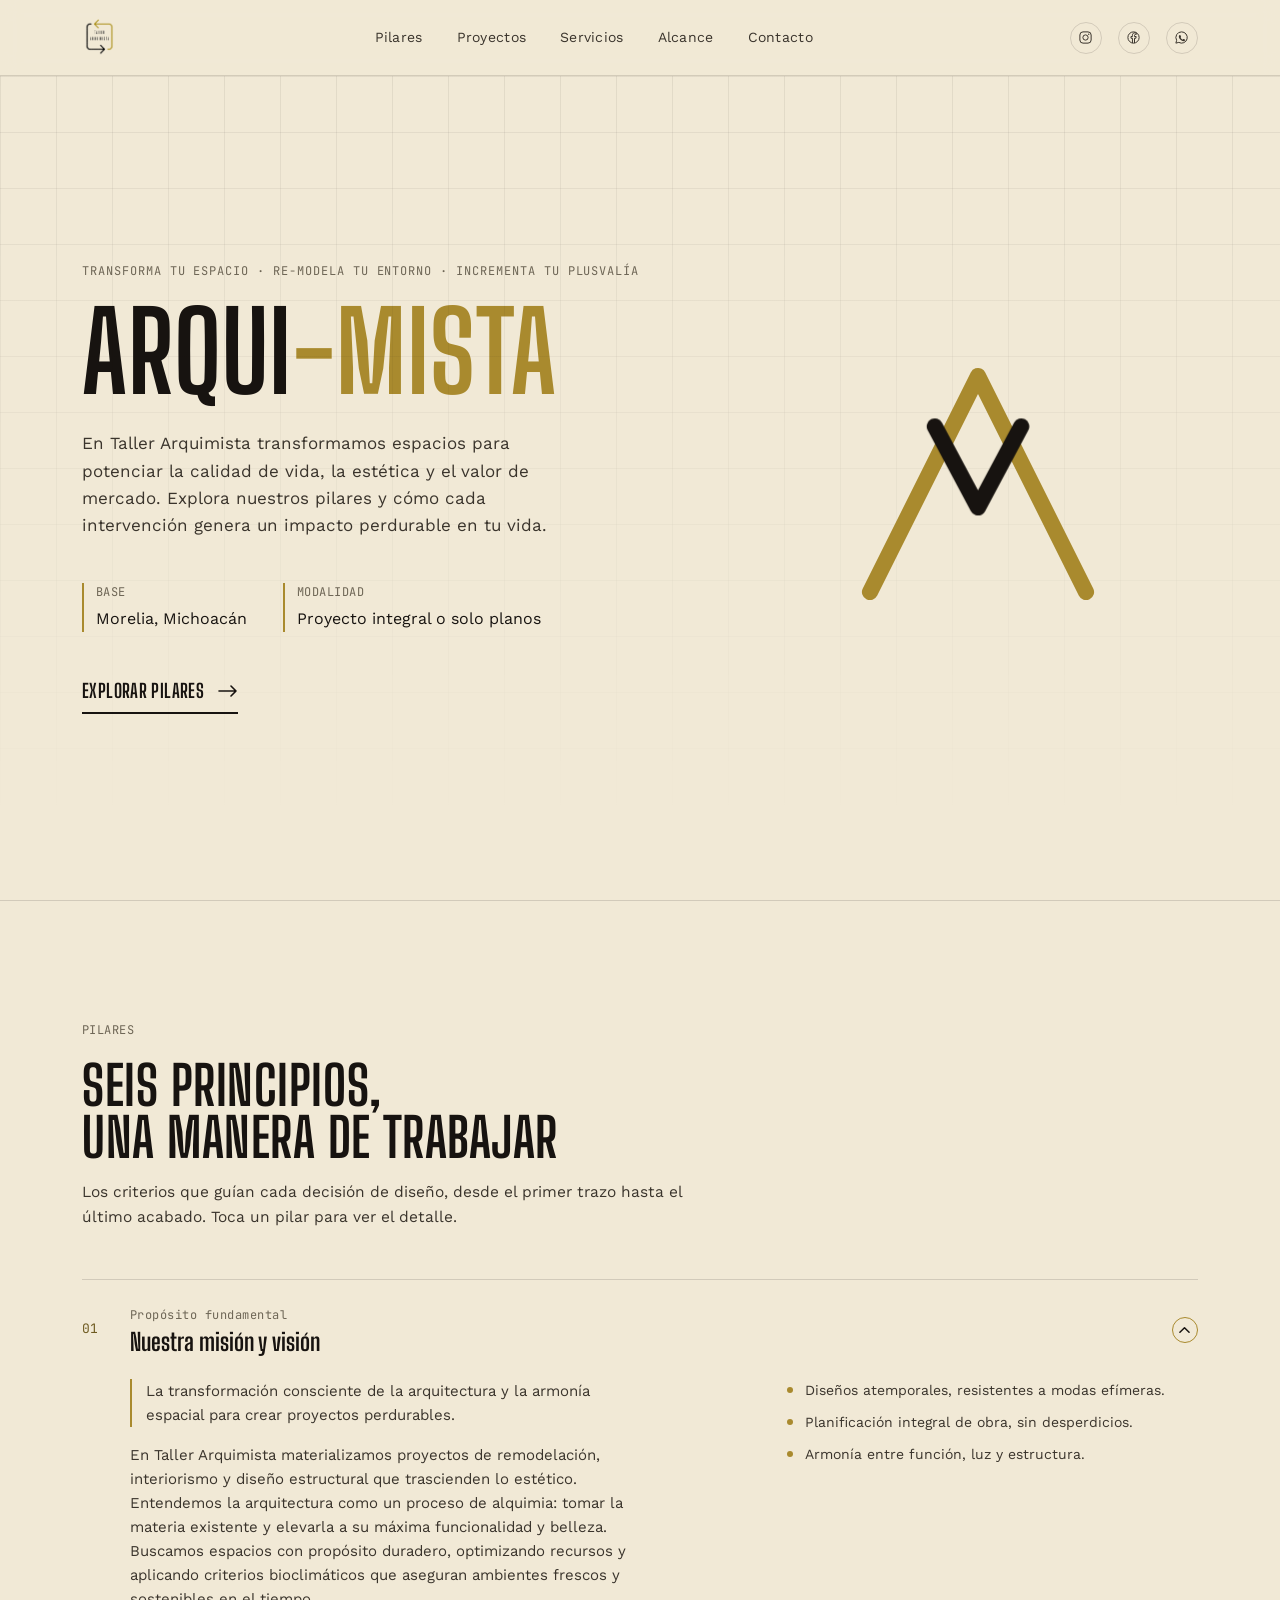
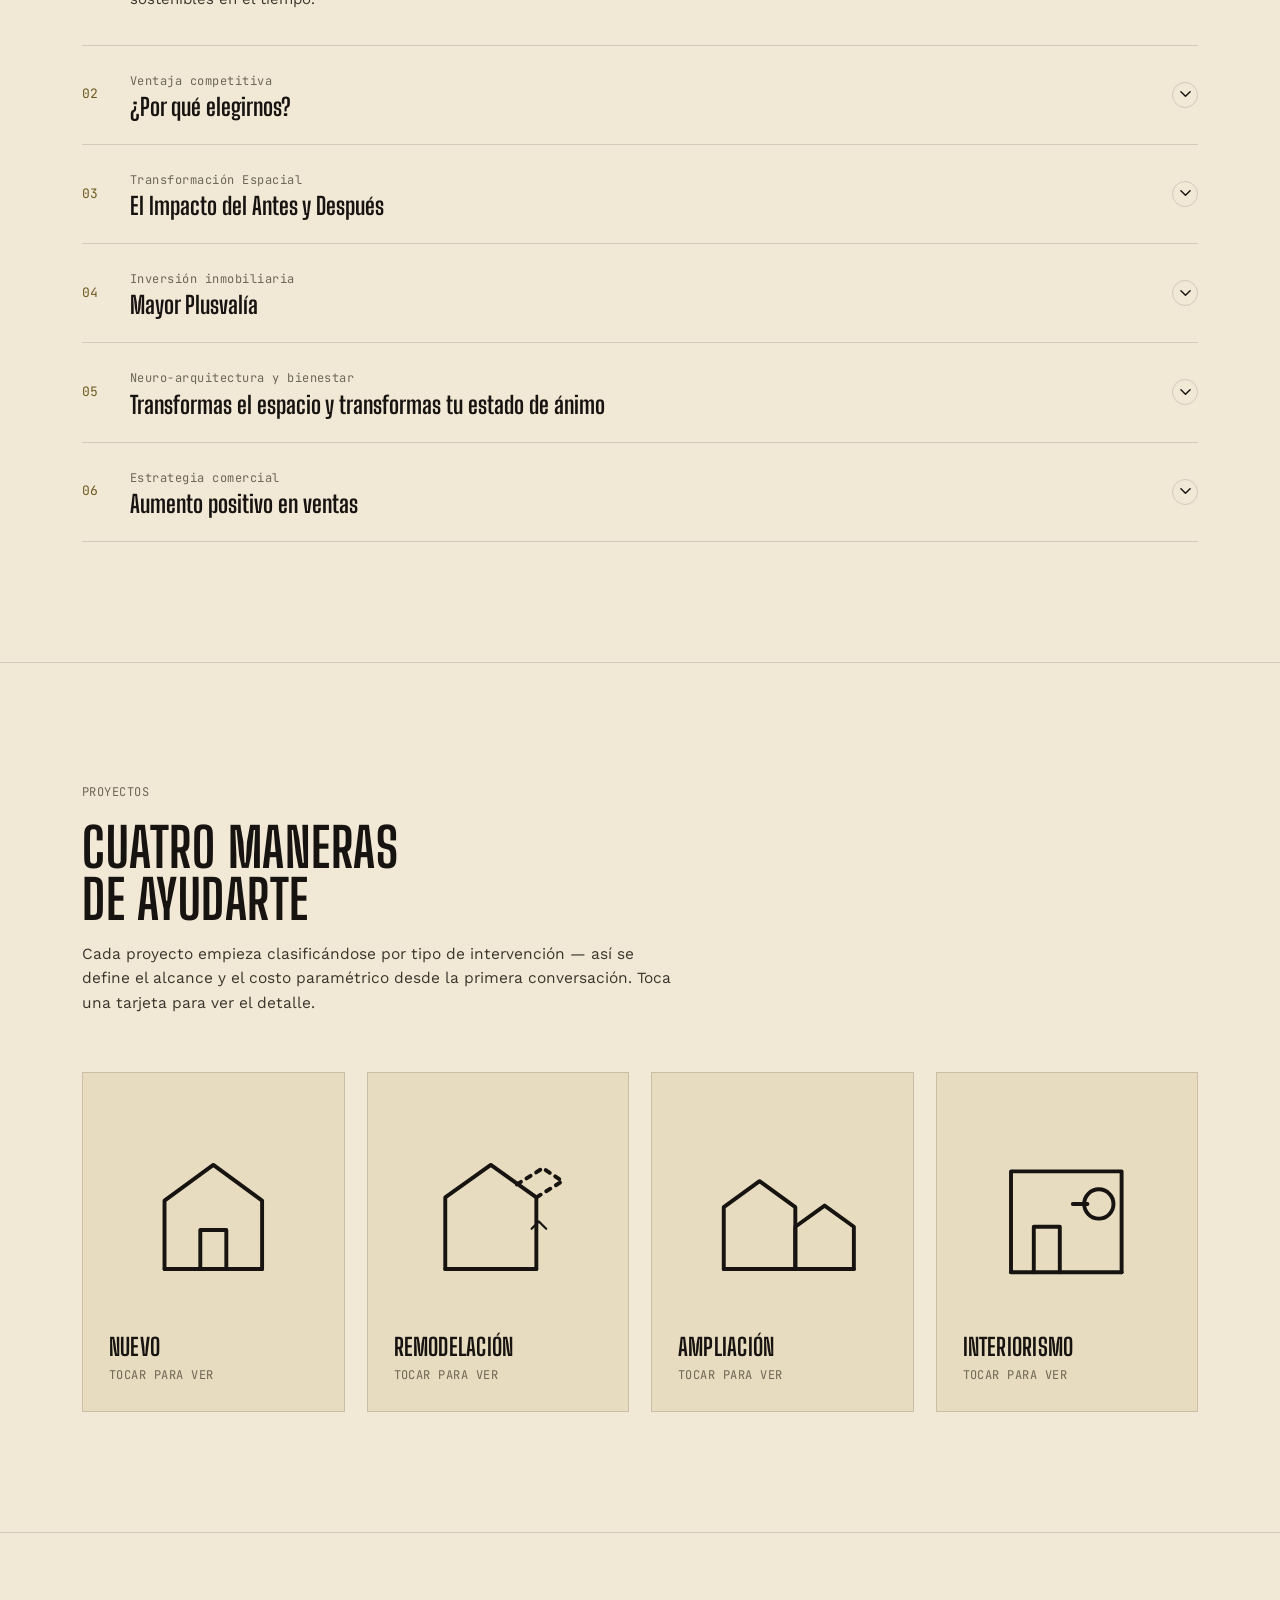
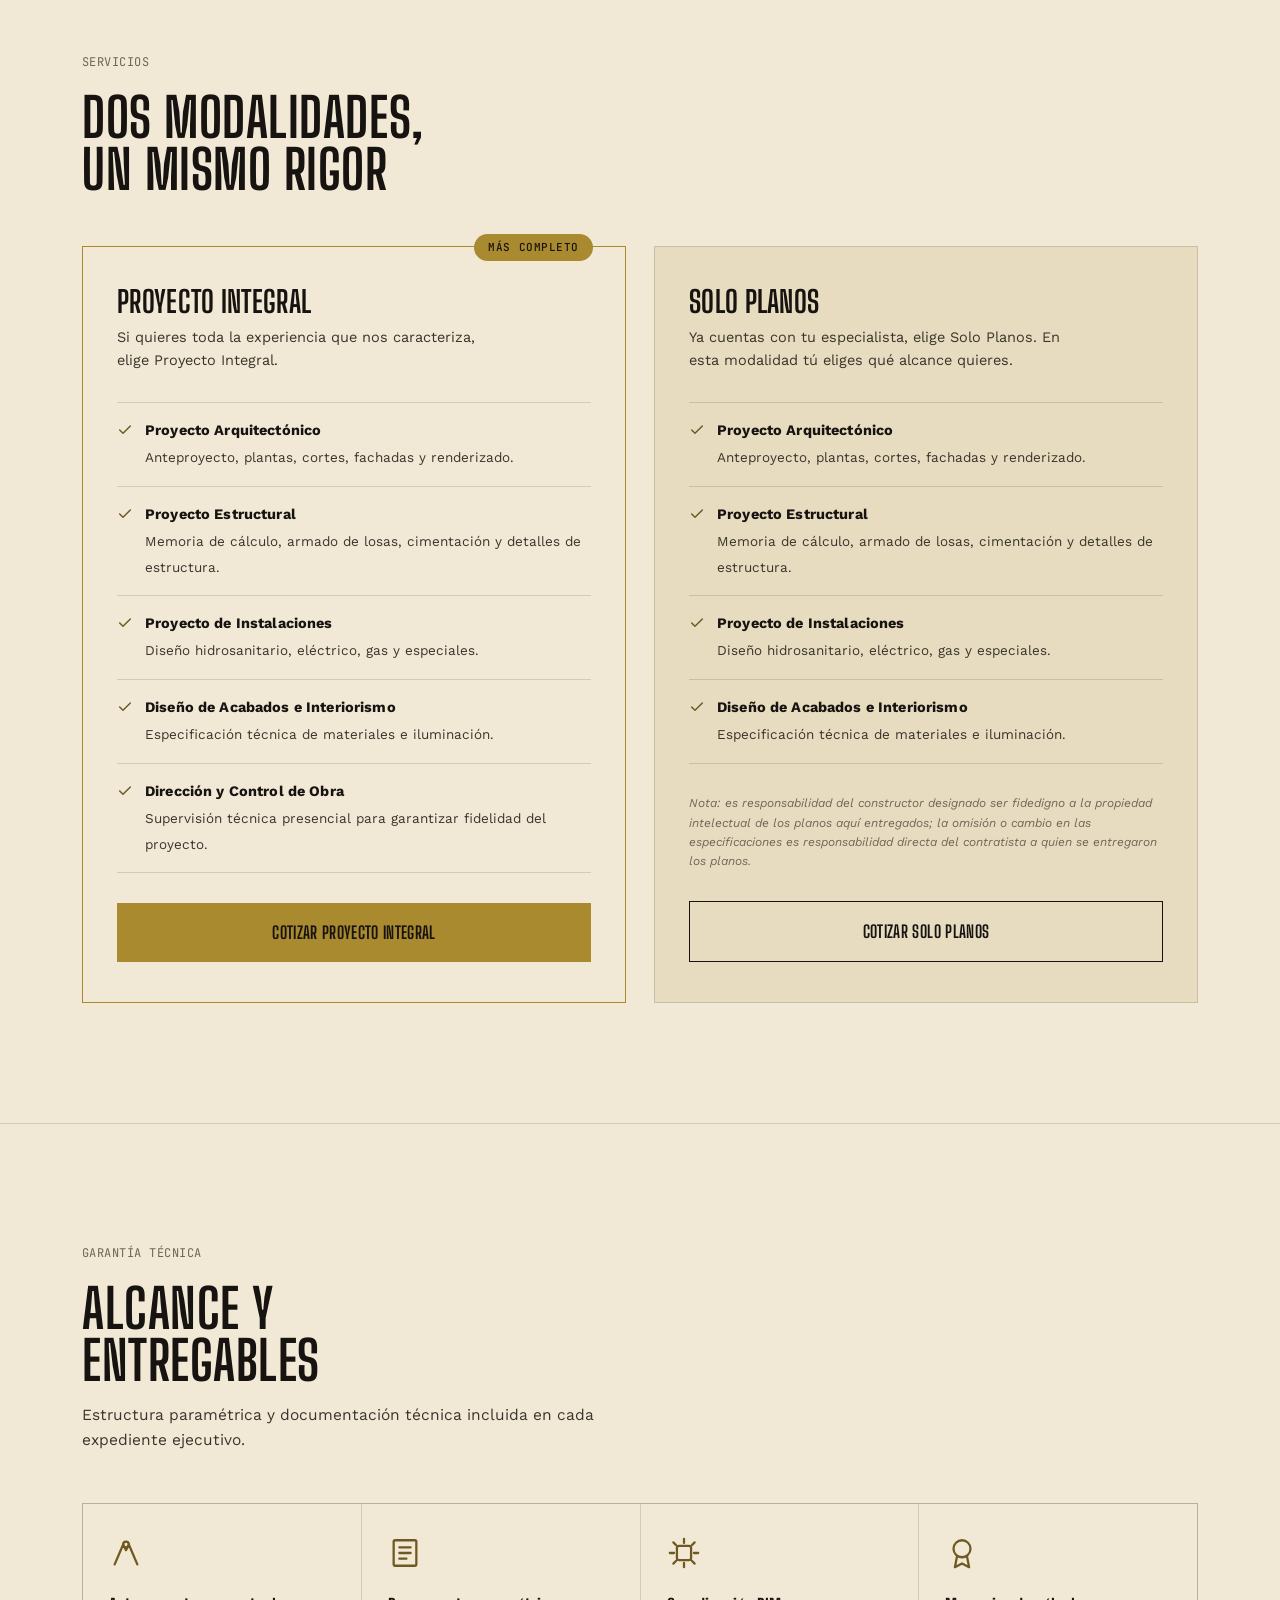
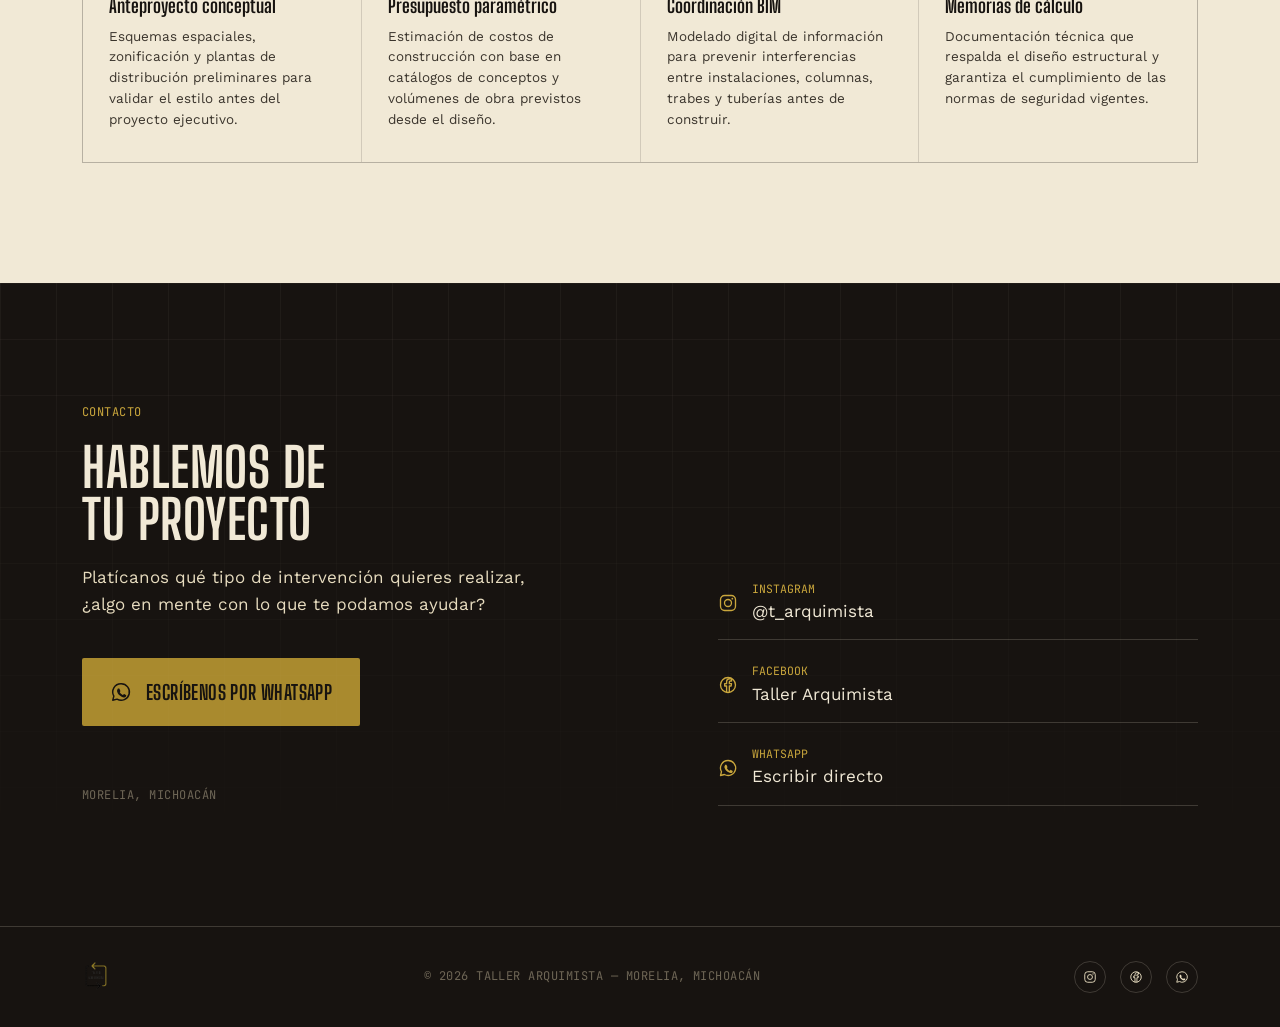
==== index.html @ 4dcc8985 "Add files via upload" ====
<!DOCTYPE html>
<html lang="es">
<head>
<meta charset="UTF-8">
<meta name="viewport" content="width=device-width, initial-scale=1, viewport-fit=cover">
<title>Taller Arquimista — Espacios que Transforman tu Vida</title>
<meta name="description" content="Despacho de arquitectos en Morelia. Estudio de arquitectura para remodelación residencial, diseño arquitectónico y planos, rediseño estructural de casas y coordinación BIM para proyectos.">
<meta name="keywords" content="despacho de arquitectos en Morelia, estudio de arquitectura Morelia, remodelación residencial en Morelia, diseño arquitectónico y planos Morelia, rediseño estructural de casas, coordinación BIM para proyectos, ampliación de casas Morelia, arquitecto en Michoacán">
<meta name="robots" content="index, follow">
<link rel="canonical" href="https://tallerarquimista.com/">
<meta property="og:type" content="website">
<meta property="og:locale" content="es_MX">
<meta property="og:site_name" content="Taller Arquimista">
<meta property="og:title" content="Taller Arquimista — Espacios que Transforman tu Vida">
<meta property="og:description" content="Despacho de arquitectos en Morelia: remodelación residencial, diseño arquitectónico y planos, rediseño estructural y coordinación BIM.">
<meta property="og:url" content="https://tallerarquimista.com/">
<meta name="twitter:card" content="summary">
<script type="application/ld+json">
{
  "@context": "https://schema.org",
  "@type": "LocalBusiness",
  "name": "Taller Arquimista",
  "description": "Despacho de arquitectos en Morelia especializado en remodelación residencial, diseño arquitectónico y planos, rediseño estructural de casas e instalaciones, con coordinación BIM en todo el proceso.",
  "areaServed": {
    "@type": "City",
    "name": "Morelia"
  },
  "address": {
    "@type": "PostalAddress",
    "addressLocality": "Morelia",
    "addressRegion": "Michoacán",
    "addressCountry": "MX"
  },
  "telephone": "+52 443 940 2996",
  "url": "https://tallerarquimista.com/",
  "sameAs": [
    "https://www.instagram.com/t_arquimista?utm_source=qr&stkn=MW0yZG5jZ2R3bGRqaQ==",
    "https://www.facebook.com/share/1RwVtngYiR/"
  ],
  "knowsAbout": [
    "Despacho de arquitectos en Morelia",
    "Estudio de arquitectura Morelia",
    "Remodelación residencial en Morelia",
    "Diseño arquitectónico y planos Morelia",
    "Rediseño estructural de casas",
    "Coordinación BIM para proyectos"
  ]
}
</script>
<link rel="icon" href="data:image/svg+xml,<svg xmlns=%22http://www.w3.org/2000/svg%22 viewBox=%220 0 100 100%22><rect width=%22100%22 height=%22100%22 rx=%2222%22 fill=%22%23171310%22/><path d=%22M28 62 L50 40 L72 62%22 stroke=%22%23B79A3E%22 stroke-width=%229%22 fill=%22none%22 stroke-linecap=%22round%22 stroke-linejoin=%22round%22/></svg>">
<link rel="preconnect" href="https://fonts.googleapis.com">
<link rel="preconnect" href="https://fonts.gstatic.com" crossorigin>
<link href="https://fonts.googleapis.com/css2?family=Big+Shoulders+Display:wght@400;600;700;800&family=Work+Sans:wght@300;400;500;600&family=JetBrains+Mono:wght@400;500&display=swap" rel="stylesheet">
<link rel="stylesheet" href="styles.css">
</head>
<body>

<svg width="0" height="0" style="position:absolute">
  <symbol id="ic-ig" viewBox="0 0 24 24"><rect x="3" y="3" width="18" height="18" rx="5" fill="none" stroke="currentColor" stroke-width="1.6"/><circle cx="12" cy="12" r="4.2" fill="none" stroke="currentColor" stroke-width="1.6"/><circle cx="17.2" cy="6.8" r="1.1" fill="currentColor"/></symbol>
  <symbol id="ic-fb" viewBox="0 0 24 24"><circle cx="12" cy="12" r="9" fill="none" stroke="currentColor" stroke-width="1.6"/><path d="M13.6 21V13.2h2.2l.4-2.8h-2.6V8.6c0-.8.3-1.4 1.5-1.4h1.2V4.7c-.6-.1-1.4-.2-2.2-.2-2.3 0-3.8 1.4-3.8 3.9v2H8v2.8h2.3V21" fill="none" stroke="currentColor" stroke-width="1.6" stroke-linejoin="round"/></symbol>
  <symbol id="ic-wa" viewBox="0 0 24 24"><path d="M12 3a9 9 0 0 0-7.8 13.5L3 21l4.7-1.2A9 9 0 1 0 12 3Z" fill="none" stroke="currentColor" stroke-width="1.6" stroke-linejoin="round"/><path d="M8.3 8.6c.2-.5.5-.5.8-.5h.6c.2 0 .5 0 .7.5.3.6.9 2 .9 2.1.1.1.1.3 0 .5l-.5.7c-.1.1-.2.3-.1.5.4.7 1 1.4 1.6 1.9.6.5 1.2.8 1.5 1 .2.1.4.1.5-.1l.6-.8c.2-.2.4-.2.6-.1l1.8.9c.2.1.4.2.4.4.1.6-.1 1.3-.5 1.7-.4.5-1.3.8-2 .7-1.6-.2-3.4-1.1-4.8-2.4-1.4-1.3-2.4-3-2.7-4.5-.1-.7.1-1.5.6-2Z" fill="currentColor"/></symbol>
  <symbol id="ic-loop" viewBox="0 0 32 32"><path d="M9 20l8-8 8 8" fill="none" stroke="currentColor" stroke-width="2.4" stroke-linecap="round" stroke-linejoin="round"/></symbol>
</svg>

<header class="site-nav">
  <div class="wrap nav-inner">
    <a class="brand" href="#inicio" aria-label="Taller Arquimista — inicio">
      <img src="[data-uri]" alt="Taller Arquimista">
    </a>
    <nav>
      <ul class="nav-links">
        <li><a href="#pilares">Pilares</a></li>
        <li><a href="#proyectos">Proyectos</a></li>
        <li><a href="#servicios">Servicios</a></li>
        <li><a href="#alcance">Alcance</a></li>
        <li><a href="#contacto">Contacto</a></li>
      </ul>
    </nav>
    <div class="nav-social">
      <a href="https://www.instagram.com/t_arquimista?utm_source=qr&amp;stkn=MW0yZG5jZ2R3bGRqaQ==" target="_blank" rel="noopener" aria-label="Instagram"><svg><use href="#ic-ig"/></svg></a>
      <a href="https://www.facebook.com/share/1RwVtngYiR/" target="_blank" rel="noopener" aria-label="Facebook"><svg><use href="#ic-fb"/></svg></a>
      <a href="https://wa.me/524439402996?text=Hola%2C%20me%20gustaria%20platicar%20sobre%20mi%20proyecto." target="_blank" rel="noopener" aria-label="WhatsApp"><svg><use href="#ic-wa"/></svg></a>
    </div>
  </div>
</header>

<section class="hero" id="inicio">
  <div class="grid-bg"></div>
  <div class="wrap hero-inner">
    <div>
      <span class="mono" style="display:block; margin-bottom:18px; letter-spacing:.08em;">TRANSFORMA TU ESPACIO &middot; RE-MODELA TU ENTORNO &middot; INCREMENTA TU PLUSVAL&Iacute;A</span>
      <h1><span>Arqui<span style="color:var(--gold)">-mista</span></span></h1>
      <p class="hero-sub">En Taller Arquimista transformamos espacios para potenciar la calidad de vida, la est&eacute;tica y el valor de mercado. Explora nuestros pilares y c&oacute;mo cada intervenci&oacute;n genera un impacto perdurable en tu vida.</p>
      <div class="hero-meta">
        <div><span class="mono">BASE</span>Morelia, Michoacán</div>
        <div><span class="mono">MODALIDAD</span>Proyecto integral o solo planos</div>
      </div>
      <a class="hero-cta" href="#pilares">Explorar pilares <svg width="20" height="12" viewBox="0 0 20 12" fill="none"><path d="M1 6h17M13 1l5 5-5 5" stroke="currentColor" stroke-width="1.6" stroke-linecap="round" stroke-linejoin="round"/></svg></a>
    </div>
    <div class="hero-mark" aria-hidden="true">
      <svg viewBox="0 0 200 200">
        <g class="mark-arrows">
          <path class="stroke k stroke-draw a1" style="--len:260" d="M40 118 V70 C40 52 52 40 70 40 H150" />
          <path class="stroke k arrow-tick" d="M150 40 L128 20 M150 40 L128 60" fill="none"/>
          <path class="stroke g stroke-draw a2" style="--len:260" d="M160 82 V130 C160 148 148 160 130 160 H50" />
          <path class="stroke g arrow-tick" d="M50 160 L72 140 M50 160 L72 180" fill="none"/>
        </g>
        <g class="mark-a">
          <path class="stroke k a3" style="--len:270" d="M40 160 L100 40 L160 160" />
          <path class="stroke g a4" style="--len:150" d="M60 130 L100 70 L140 130" />
          <path class="stroke k a5" style="--len:110" d="M76 68 L100 113 L124 68" />
        </g>
      </svg>
    </div>
  </div>
</section>

<section id="pilares" class="rule">
  <div class="wrap">
    <div class="kicker"><span class="mono">PILARES</span></div>
    <h2 class="title">Seis principios,<br>una manera de trabajar</h2>
    <p class="proyectos-note">Los criterios que guían cada decisión de diseño, desde el primer trazo hasta el último acabado. Toca un pilar para ver el detalle.</p>

    <div class="pilares-list" id="pilares-list">

      <div class="pilar open">
        <button class="pilar-head">
          <span class="num">01</span>
          <span class="heads"><span class="mono sub">Propósito fundamental</span><h3>Nuestra misión y visión</h3></span>
          <span class="chev"><svg viewBox="0 0 12 8" fill="none"><path d="M1 1l5 5 5-5" stroke="currentColor" stroke-width="1.6" stroke-linecap="round" stroke-linejoin="round"/></svg></span>
        </button>
        <div class="pilar-body"><div class="pilar-body-inner">
          <div>
            <p class="pilar-summary">La transformación consciente de la arquitectura y la armonía espacial para crear proyectos perdurables.</p>
            <p>En Taller Arquimista materializamos proyectos de remodelación, interiorismo y diseño estructural que trascienden lo estético. Entendemos la arquitectura como un proceso de alquimia: tomar la materia existente y elevarla a su máxima funcionalidad y belleza. Buscamos espacios con propósito duradero, optimizando recursos y aplicando criterios bioclimáticos que aseguran ambientes frescos y sostenibles en el tiempo.</p>
          </div>
          <ul>
            <li>Diseños atemporales, resistentes a modas efímeras.</li>
            <li>Planificación integral de obra, sin desperdicios.</li>
            <li>Armonía entre función, luz y estructura.</li>
          </ul>
        </div></div>
      </div>

      <div class="pilar">
        <button class="pilar-head">
          <span class="num">02</span>
          <span class="heads"><span class="mono sub">Ventaja competitiva</span><h3>¿Por qué elegirnos?</h3></span>
          <span class="chev"><svg viewBox="0 0 12 8" fill="none"><path d="M1 1l5 5 5-5" stroke="currentColor" stroke-width="1.6" stroke-linecap="round" stroke-linejoin="round"/></svg></span>
        </button>
        <div class="pilar-body"><div class="pilar-body-inner">
          <div>
            <p class="pilar-summary">Experiencia técnica, rigor en la coordinación BIM y atención meticulosa al detalle constructivo.</p>
            <p>Trabajar con Taller Arquimista es trabajar con un equipo que fusiona el diseño conceptual con la ingeniería ejecutiva. Empleamos metodología BIM para anticipar interferencias entre estructura e instalaciones antes de la primera piedra, con una gestión transparente que reduce imprevistos y sobrecostos en obra.</p>
          </div>
          <ul>
            <li>Supervisión de obra de alta fidelidad.</li>
            <li>Presupuestos claros y desglosados.</li>
            <li>Cero improvisaciones constructivas.</li>
          </ul>
        </div></div>
      </div>

      <div class="pilar">
        <button class="pilar-head">
          <span class="num">03</span>
          <span class="heads"><span class="mono sub">Transformación Espacial</span><h3>El Impacto del Antes y Después</h3></span>
          <span class="chev"><svg viewBox="0 0 12 8" fill="none"><path d="M1 1l5 5 5-5" stroke="currentColor" stroke-width="1.6" stroke-linecap="round" stroke-linejoin="round"/></svg></span>
        </button>
        <div class="pilar-body"><div class="pilar-body-inner">
          <div>
            <p class="pilar-summary">Optimización del flujo de circulación, apertura a la luz natural y máximo aprovechamiento del área útil.</p>
            <p>Un plano mal resuelto fragmenta la convivencia y genera rincones sin uso. Mediante la redistribución arquitectónica eliminamos barreras innecesarias, integramos zonas sociales y canalizamos la luz natural hacia las áreas de mayor permanencia — el resultado es una sensación inmediata de amplitud y funcionalidad.</p>
          </div>
          <ul>
            <li>Mayor percepción de amplitud.</li>
            <li>Captación de luz natural constante.</li>
            <li>Ergonomía adaptada a dinámicas reales.</li>
          </ul>
        </div></div>
      </div>

      <div class="pilar">
        <button class="pilar-head">
          <span class="num">04</span>
          <span class="heads"><span class="mono sub">Inversión inmobiliaria</span><h3>Mayor Plusvalía</h3></span>
          <span class="chev"><svg viewBox="0 0 12 8" fill="none"><path d="M1 1l5 5 5-5" stroke="currentColor" stroke-width="1.6" stroke-linecap="round" stroke-linejoin="round"/></svg></span>
        </button>
        <div class="pilar-body"><div class="pilar-body-inner">
          <div>
            <p class="pilar-summary">Maximización del valor comercial mediante la reintegración espacial estratégica.</p>
            <p>Actualizar un inmueble a los estándares de habitabilidad y estética actuales multiplica su atractivo frente a la oferta convencional. Cada peso invertido en una redistribución inteligente y acabados duraderos se traduce en un incremento del valor por metro cuadrado.</p>
          </div>
          <ul>
            <li>Aumento en el avalúo comercial.</li>
            <li>Menor tiempo en catálogo de venta.</li>
            <li>Mayor atracción de compradores.</li>
          </ul>
        </div></div>
      </div>

      <div class="pilar">
        <button class="pilar-head">
          <span class="num">05</span>
          <span class="heads"><span class="mono sub">Neuro-arquitectura y bienestar</span><h3>Transformas el espacio y transformas tu estado de ánimo</h3></span>
          <span class="chev"><svg viewBox="0 0 12 8" fill="none"><path d="M1 1l5 5 5-5" stroke="currentColor" stroke-width="1.6" stroke-linecap="round" stroke-linejoin="round"/></svg></span>
        </button>
        <div class="pilar-body"><div class="pilar-body-inner">
          <div>
            <p class="pilar-summary">Psicología ambiental aplicada para reducir el estrés y nutrir el estado de ánimo.</p>
            <p>El entorno construido influye en el ritmo circadiano y en los niveles de concentración: espacios saturados o sin luz natural aumentan la fatiga mental. Elegimos texturas cálidas, ventilación cruzada y ritmos lumínicos que favorecen el descanso y la concentración.</p>
          </div>
          <ul>
            <li>Confort térmico y acústico.</li>
            <li>Iluminación regulada por ritmos biológicos.</li>
            <li>Texturas naturales que reducen el estrés.</li>
          </ul>
        </div></div>
      </div>

      <div class="pilar">
        <button class="pilar-head">
          <span class="num">06</span>
          <span class="heads"><span class="mono sub">Estrategia comercial</span><h3>Aumento positivo en ventas</h3></span>
          <span class="chev"><svg viewBox="0 0 12 8" fill="none"><path d="M1 1l5 5 5-5" stroke="currentColor" stroke-width="1.6" stroke-linecap="round" stroke-linejoin="round"/></svg></span>
        </button>
        <div class="pilar-body"><div class="pilar-body-inner">
          <div>
            <p class="pilar-summary">Diseño pensado para acelerar la absorción inmobiliaria en desarrollos residenciales y comerciales.</p>
            <p>Para inversionistas, desarrolladores, y emprendedores a menor escala (Boutiques, Panaderías, Estéticas, Restaurantes, Etc.) la arquitectura es una herramienta de ventas: un espacio bien resuelto destaca de inmediato en plataformas digitales y recorridos presenciales, reduciendo los tiempos de colocación en el mercado.</p>
          </div>
          <ul>
            <li>Diseño optimizado para fotografía comercial.</li>
            <li>Diferenciación frente a desarrollos genéricos.</li>
            <li>Menor costo financiero por inventario detenido.</li>
          </ul>
        </div></div>
      </div>

    </div>
  </div>
</section>

<section id="proyectos" class="rule">
  <div class="wrap">
    <div class="kicker"><span class="mono">PROYECTOS</span></div>
    <h2 class="title">Cuatro Maneras<br>de Ayudarte</h2>
    <p class="proyectos-note">Cada proyecto empieza clasificándose por tipo de intervención — así se define el alcance y el costo paramétrico desde la primera conversación. Toca una tarjeta para ver el detalle.</p>

    <div class="cards">

      <div class="card" tabindex="0" role="button" aria-label="Nuevo — ver detalle">
        <div class="card-inner">
          <div class="card-face card-front">
            <div class="icon"><svg viewBox="0 0 100 100" stroke-linecap="round" stroke-linejoin="round"><path d="M20 82V40l30-22 30 22v42"/><path d="M20 82h60"/><path d="M42 82V58h16v24"/></svg></div>
            <h3>Nuevo</h3>
            <span class="tap mono">TOCAR PARA VER</span>
          </div>
          <div class="card-face card-back">
            <div>
              <h3>Nuevo</h3>
              <p>Construcción desde cero: levantamiento topográfico, programa arquitectónico y proyecto ejecutivo completo, coordinado entre las tres disciplinas.</p>
            </div>
            <a class="wa-link" href="https://wa.me/524439402996?text=Hola%2C%20me%20interesa%20cotizar%20un%20proyecto%20Nuevo." target="_blank" rel="noopener">Cotizar <svg><use href="#ic-wa"/></svg></a>
          </div>
        </div>
      </div>

      <div class="card" tabindex="0" role="button" aria-label="Remodelación — ver detalle">
        <div class="card-inner">
          <div class="card-face card-front">
            <div class="icon"><svg viewBox="0 0 100 100" stroke-linecap="round" stroke-linejoin="round"><path d="M18 82V38l28-20 28 20v44"/><path d="M18 82h56"/><path d="M62 30l16-10 12 8-16 10" stroke-dasharray="3 4"/><use href="#ic-loop" x="66" y="46" width="18" height="18"/></svg></div>
            <h3>Remodelación</h3>
            <span class="tap mono">TOCAR PARA VER</span>
          </div>
          <div class="card-face card-back">
            <div>
              <h3>Remodelación</h3>
              <p>Intervención sobre lo existente: diagnóstico en sitio, conservación de lo que funciona y rediseño de lo que ya no responde al uso actual.</p>
            </div>
            <a class="wa-link" href="https://wa.me/524439402996?text=Hola%2C%20me%20interesa%20cotizar%20una%20Remodelacion." target="_blank" rel="noopener">Cotizar <svg><use href="#ic-wa"/></svg></a>
          </div>
        </div>
      </div>

      <div class="card" tabindex="0" role="button" aria-label="Ampliación — ver detalle">
        <div class="card-inner">
          <div class="card-face card-front">
            <div class="icon"><svg viewBox="0 0 100 100" stroke-linecap="round" stroke-linejoin="round"><path d="M14 82V44l22-16 22 16v38"/><path d="M14 82h48"/><path d="M58 82V56l18-13 18 13v26"/><path d="M58 82h36"/></svg></div>
            <h3>Ampliación</h3>
            <span class="tap mono">TOCAR PARA VER</span>
          </div>
          <div class="card-face card-back">
            <div>
              <h3>Ampliación</h3>
              <p>Crecimiento planeado: proyecto nuevo anexo a la construcción existente, resolviendo estructura e instalaciones en conjunto con lo ya construido.</p>
            </div>
            <a class="wa-link" href="https://wa.me/524439402996?text=Hola%2C%20me%20interesa%20cotizar%20una%20Ampliacion." target="_blank" rel="noopener">Cotizar <svg><use href="#ic-wa"/></svg></a>
          </div>
        </div>
      </div>

      <div class="card" tabindex="0" role="button" aria-label="Interiorismo — ver detalle">
        <div class="card-inner">
          <div class="card-face card-front">
            <div class="icon"><svg viewBox="0 0 100 100" stroke-linecap="round" stroke-linejoin="round"><path d="M16 84V22h68v62"/><path d="M16 84h68"/><path d="M30 84V56h16v28"/><circle cx="70" cy="42" r="9"/><path d="M63 42h-9"/></svg></div>
            <h3>Interiorismo</h3>
            <span class="tap mono">TOCAR PARA VER</span>
          </div>
          <div class="card-face card-back">
            <div>
              <h3>Interiorismo</h3>
              <p>Selección y especificación de acabados y mobiliario, alineada al proyecto arquitectónico desde el planteamiento inicial.</p>
            </div>
            <a class="wa-link" href="https://wa.me/524439402996?text=Hola%2C%20me%20interesa%20cotizar%20Interiorismo%20/%20acabados." target="_blank" rel="noopener">Cotizar <svg><use href="#ic-wa"/></svg></a>
          </div>
        </div>
      </div>

    </div>
  </div>
</section>

<section id="servicios" class="rule">
  <div class="wrap">
    <div class="kicker"><span class="mono">SERVICIOS</span></div>
    <h2 class="title">Dos modalidades,<br>un mismo rigor</h2>

    <div class="modalities-grid">

      <div class="modality-card featured">
        <span class="modality-badge">MÁS COMPLETO</span>
        <h3 class="modality-title">Proyecto Integral</h3>
        <p class="modality-desc">Si quieres toda la experiencia que nos caracteriza, elige Proyecto Integral.</p>
        <ul class="modality-list">
          <li>
            <svg viewBox="0 0 24 24" stroke-linecap="round" stroke-linejoin="round"><path d="M4 12l5 5L20 6"/></svg>
            <span class="txt"><strong>Proyecto Arquitectónico</strong><span>Anteproyecto, plantas, cortes, fachadas y renderizado.</span></span>
          </li>
          <li>
            <svg viewBox="0 0 24 24" stroke-linecap="round" stroke-linejoin="round"><path d="M4 12l5 5L20 6"/></svg>
            <span class="txt"><strong>Proyecto Estructural</strong><span>Memoria de cálculo, armado de losas, cimentación y detalles de estructura.</span></span>
          </li>
          <li>
            <svg viewBox="0 0 24 24" stroke-linecap="round" stroke-linejoin="round"><path d="M4 12l5 5L20 6"/></svg>
            <span class="txt"><strong>Proyecto de Instalaciones</strong><span>Diseño hidrosanitario, eléctrico, gas y especiales.</span></span>
          </li>
          <li>
            <svg viewBox="0 0 24 24" stroke-linecap="round" stroke-linejoin="round"><path d="M4 12l5 5L20 6"/></svg>
            <span class="txt"><strong>Diseño de Acabados e Interiorismo</strong><span>Especificación técnica de materiales e iluminación.</span></span>
          </li>
          <li>
            <svg viewBox="0 0 24 24" stroke-linecap="round" stroke-linejoin="round"><path d="M4 12l5 5L20 6"/></svg>
            <span class="txt"><strong>Dirección y Control de Obra</strong><span>Supervisión técnica presencial para garantizar fidelidad del proyecto.</span></span>
          </li>
        </ul>
        <a class="modality-cta solid" href="https://wa.me/524439402996?text=Hola%2C%20me%20interesa%20la%20modalidad%20Proyecto%20Integral." target="_blank" rel="noopener">Cotizar Proyecto Integral</a>
      </div>

      <div class="modality-card">
        <h3 class="modality-title">Solo Planos</h3>
        <p class="modality-desc">Ya cuentas con tu especialista, elige Solo Planos. En esta modalidad tú eliges qué alcance quieres.</p>
        <ul class="modality-list">
          <li>
            <svg viewBox="0 0 24 24" stroke-linecap="round" stroke-linejoin="round"><path d="M4 12l5 5L20 6"/></svg>
            <span class="txt"><strong>Proyecto Arquitectónico</strong><span>Anteproyecto, plantas, cortes, fachadas y renderizado.</span></span>
          </li>
          <li>
            <svg viewBox="0 0 24 24" stroke-linecap="round" stroke-linejoin="round"><path d="M4 12l5 5L20 6"/></svg>
            <span class="txt"><strong>Proyecto Estructural</strong><span>Memoria de cálculo, armado de losas, cimentación y detalles de estructura.</span></span>
          </li>
          <li>
            <svg viewBox="0 0 24 24" stroke-linecap="round" stroke-linejoin="round"><path d="M4 12l5 5L20 6"/></svg>
            <span class="txt"><strong>Proyecto de Instalaciones</strong><span>Diseño hidrosanitario, eléctrico, gas y especiales.</span></span>
          </li>
          <li>
            <svg viewBox="0 0 24 24" stroke-linecap="round" stroke-linejoin="round"><path d="M4 12l5 5L20 6"/></svg>
            <span class="txt"><strong>Diseño de Acabados e Interiorismo</strong><span>Especificación técnica de materiales e iluminación.</span></span>
          </li>
        </ul>
        <p class="modality-note">Nota: es responsabilidad del constructor designado ser fidedigno a la propiedad intelectual de los planos aquí entregados; la omisión o cambio en las especificaciones es responsabilidad directa del contratista a quien se entregaron los planos.</p>
        <a class="modality-cta outline" href="https://wa.me/524439402996?text=Hola%2C%20me%20interesa%20la%20modalidad%20Solo%20Planos." target="_blank" rel="noopener">Cotizar Solo Planos</a>
      </div>

    </div>
  </div>
</section>

<section id="alcance" class="rule">
  <div class="wrap">
    <div class="kicker"><span class="mono">GARANTÍA TÉCNICA</span></div>
    <h2 class="title">Alcance y<br>entregables</h2>
    <p class="proyectos-note">Estructura paramétrica y documentación técnica incluida en cada expediente ejecutivo.</p>

    <div class="alcance-grid">
      <div class="alcance-card">
        <svg viewBox="0 0 24 24" stroke-linecap="round" stroke-linejoin="round"><path d="M4 20l6-14 2 4 2-4 6 14"/><circle cx="12" cy="6" r="2"/></svg>
        <h3>Anteproyecto conceptual</h3>
        <p>Esquemas espaciales, zonificación y plantas de distribución preliminares para validar el estilo antes del proyecto ejecutivo.</p>
      </div>
      <div class="alcance-card">
        <svg viewBox="0 0 24 24" stroke-linecap="round" stroke-linejoin="round"><rect x="4" y="3" width="16" height="18" rx="1"/><path d="M8 8h8M8 12h8M8 16h5"/></svg>
        <h3>Presupuesto paramétrico</h3>
        <p>Estimación de costos de construcción con base en catálogos de conceptos y volúmenes de obra previstos desde el diseño.</p>
      </div>
      <div class="alcance-card">
        <svg viewBox="0 0 24 24" stroke-linecap="round" stroke-linejoin="round"><rect x="7" y="7" width="10" height="10" rx="1.5"/><path d="M12 2v3M12 19v3M2 12h3M19 12h3M4.5 4.5l2 2M17.5 17.5l2 2M19.5 4.5l-2 2M6.5 17.5l-2 2"/></svg>
        <h3>Coordinación BIM</h3>
        <p>Modelado digital de información para prevenir interferencias entre instalaciones, columnas, trabes y tuberías antes de construir.</p>
      </div>
      <div class="alcance-card">
        <svg viewBox="0 0 24 24" stroke-linecap="round" stroke-linejoin="round"><circle cx="12" cy="9" r="6"/><path d="M8.5 14.2L7 22l5-2.6 5 2.6-1.5-7.8"/></svg>
        <h3>Memorias de cálculo</h3>
        <p>Documentación técnica que respalda el diseño estructural y garantiza el cumplimiento de las normas de seguridad vigentes.</p>
      </div>
    </div>
  </div>
</section>

<section id="contacto" class="contacto">
  <div class="grid-bg"></div>
  <div class="wrap contacto-grid">
    <div>
      <div class="kicker"><span class="mono" style="color:var(--gold-bright)">CONTACTO</span></div>
      <h2 class="title">Hablemos de<br>tu proyecto</h2>
      <p class="lead">Platícanos qué tipo de intervención quieres realizar, ¿algo en mente con lo que te podamos ayudar?</p>
      <a class="wa-button" href="https://wa.me/524439402996?text=Hola%2C%20me%20gustaria%20platicar%20sobre%20mi%20proyecto." target="_blank" rel="noopener">
        <svg><use href="#ic-wa"/></svg>
        Escríbenos por WhatsApp
      </a>
      <div class="coords">
        <span class="mono">MORELIA, MICHOACÁN</span>
      </div>
    </div>
    <div class="contact-list">
      <a href="https://www.instagram.com/t_arquimista?utm_source=qr&amp;stkn=MW0yZG5jZ2R3bGRqaQ==" target="_blank" rel="noopener">
        <svg><use href="#ic-ig"/></svg>
        <span><span class="lbl">INSTAGRAM</span><span class="val">@t_arquimista</span></span>
      </a>
      <a href="https://www.facebook.com/share/1RwVtngYiR/" target="_blank" rel="noopener">
        <svg><use href="#ic-fb"/></svg>
        <span><span class="lbl">FACEBOOK</span><span class="val">Taller Arquimista</span></span>
      </a>
      <a href="https://wa.me/524439402996?text=Hola%2C%20me%20gustaria%20platicar%20sobre%20mi%20proyecto." target="_blank" rel="noopener">
        <svg><use href="#ic-wa"/></svg>
        <span><span class="lbl">WHATSAPP</span><span class="val">Escribir directo</span></span>
      </a>
    </div>
  </div>
</section>

<footer>
  <div class="wrap footer-inner">
    <img src="[data-uri]" alt="Taller Arquimista">
    <span class="mono">&copy; 2026 TALLER ARQUIMISTA — MORELIA, MICHOACÁN</span>
    <div class="footer-social">
      <a href="https://www.instagram.com/t_arquimista?utm_source=qr&amp;stkn=MW0yZG5jZ2R3bGRqaQ==" target="_blank" rel="noopener" aria-label="Instagram"><svg><use href="#ic-ig"/></svg></a>
      <a href="https://www.facebook.com/share/1RwVtngYiR/" target="_blank" rel="noopener" aria-label="Facebook"><svg><use href="#ic-fb"/></svg></a>
      <a href="https://wa.me/524439402996?text=Hola%2C%20me%20gustaria%20platicar%20sobre%20mi%20proyecto." target="_blank" rel="noopener" aria-label="WhatsApp"><svg><use href="#ic-wa"/></svg></a>
    </div>
  </div>
</footer>

<script src="script.js"></script>
</body>
</html>
---- styles.css ----
:root{
    --ink:#171310;
    --ink-soft:#3A342C;
    --paper:#F1E9D6;
    --paper-deep:#E7DCBF;
    --gold:#A98A2E;
    --gold-bright:#C9A63C;
    --gold-deep:#6E5A20;
    --stone:#6E6656;
    --line:rgba(23,19,16,0.14);
    --line-on-ink:rgba(241,233,214,0.18);
    --radius:2px;
    --maxw:1180px;
    --nav-h:76px;
  }
  :root:not([data-theme="light"]){ }
  @media (prefers-color-scheme: dark){
    :root:not([data-theme="light"]){
      --ink:#171310; --ink-soft:#3A342C; --paper:#F1E9D6; --paper-deep:#E7DCBF;
      --gold:#A98A2E; --gold-bright:#C9A63C; --gold-deep:#6E5A20; --stone:#6E6656;
      --line:rgba(23,19,16,0.14); --line-on-ink:rgba(241,233,214,0.18);
    }
  }
  :root[data-theme="dark"]{
    --ink:#171310; --ink-soft:#3A342C; --paper:#F1E9D6; --paper-deep:#E7DCBF;
    --gold:#A98A2E; --gold-bright:#C9A63C; --gold-deep:#6E5A20; --stone:#6E6656;
    --line:rgba(23,19,16,0.14); --line-on-ink:rgba(241,233,214,0.18);
  }

  *{box-sizing:border-box; margin:0; padding:0;}
  html{
    scroll-behavior:smooth;
    scroll-padding-top: calc(var(--nav-h) + env(safe-area-inset-top,0px));
  }
  body{
    background:var(--paper);
    color:var(--ink);
    font-family:'Work Sans', system-ui, sans-serif;
    font-weight:400;
    line-height:1.6;
    -webkit-font-smoothing:antialiased;
    overflow-x:hidden;
    padding-top:env(safe-area-inset-top,0px);
    padding-bottom:env(safe-area-inset-bottom,0px);
  }
  img{max-width:100%; display:block;}
  a{color:inherit; text-decoration:none;}
  button{color:inherit; font:inherit; background:none; border:none;}

  .wrap{max-width:var(--maxw); margin:0 auto; padding:0 32px;}
  @media (max-width:640px){ .wrap{padding:0 22px;} }

  h1,h2,h3{
    font-family:'Big Shoulders Display', system-ui, sans-serif;
    font-weight:700;
    letter-spacing:0.01em;
    line-height:0.96;
    text-transform:uppercase;
  }

  .mono{
    font-family:'JetBrains Mono', ui-monospace, monospace;
    font-size:12px;
    letter-spacing:0.04em;
    color:var(--stone);
  }

  /* faint blueprint grid texture */
  .grid-bg{
    position:absolute; inset:0; pointer-events:none;
    background-image:
      linear-gradient(var(--line) 1px, transparent 1px),
      linear-gradient(90deg, var(--line) 1px, transparent 1px);
    background-size:56px 56px;
    opacity:0.5;
    -webkit-mask-image:linear-gradient(180deg, black, transparent 92%);
    mask-image:linear-gradient(180deg, black, transparent 92%);
  }

  /* ---------- NAV ---------- */
  header.site-nav{
    position:sticky; top:0; z-index:100;
    height:var(--nav-h);
    display:flex; align-items:center;
    background:rgba(241,233,214,0.86);
    backdrop-filter:blur(10px);
    -webkit-backdrop-filter:blur(10px);
    border-bottom:1px solid var(--line);
  }
  .nav-inner{
    width:100%; display:flex; align-items:center; justify-content:space-between; gap:24px;
  }
  .brand{display:flex; align-items:center; gap:10px;}
  .brand img{height:38px; width:auto;}
  .nav-links{
    display:flex; gap:34px; list-style:none;
    font-size:14px; letter-spacing:0.02em;
  }
  .nav-links a{
    position:relative; padding:4px 0; color:var(--ink-soft);
    transition:color .2s ease;
  }
  .nav-links a::after{
    content:""; position:absolute; left:0; right:100%; bottom:0; height:1px;
    background:var(--gold); transition:right .25s ease;
  }
  .nav-links a:hover{color:var(--ink);}
  .nav-links a:hover::after{right:0;}
  .nav-social{display:flex; align-items:center; gap:16px;}
  .nav-social a{
    width:32px; height:32px; display:flex; align-items:center; justify-content:center;
    border:1px solid var(--line); border-radius:50%;
    color:var(--ink-soft); transition:.2s ease;
  }
  .nav-social a:hover{border-color:var(--gold); color:var(--gold-deep); transform:translateY(-1px);}
  .nav-social svg{width:15px; height:15px;}
  .nav-burger{display:none;}
  @media (max-width:860px){
    .nav-links{display:none;}
    .nav-burger{
      display:flex; width:38px; height:38px; border:1px solid var(--line);
      align-items:center; justify-content:center; border-radius:50%; background:none;
      cursor:pointer;
    }
  }

  /* ---------- HERO ---------- */
  .hero{
    position:relative;
    min-height:calc(100svh - var(--nav-h));
    display:flex; align-items:center;
    overflow:hidden;
  }
  .hero-inner{
    width:100%; display:grid; grid-template-columns:1.3fr 0.9fr; gap:40px; align-items:center;
    padding-top:56px; padding-bottom:56px;
  }
  .hero h1{
    font-size:clamp(56px, 8.6vw, 118px);
    color:var(--ink);
  }
  .hero h1 > span{display:block;}
  .hero-sub{
    margin-top:26px; max-width:46ch; font-size:17px; color:var(--ink-soft);
  }
  .hero-meta{
    margin-top:44px; display:flex; gap:36px; flex-wrap:wrap;
  }
  .hero-meta div{border-left:2px solid var(--gold); padding-left:12px;}
  .hero-meta .mono{display:block; margin-bottom:4px;}
  .hero-cta{
    margin-top:44px; display:inline-flex; align-items:center; gap:14px;
    font-family:'Big Shoulders Display', sans-serif; font-weight:700; font-size:19px;
    text-transform:uppercase; letter-spacing:.02em;
    padding-bottom:6px; border-bottom:2px solid var(--ink); cursor:pointer;
    transition:border-color .2s ease, color .2s ease, gap .2s ease;
  }
  .hero-cta:hover{gap:20px; border-color:var(--gold); color:var(--gold-deep);}

  .hero-mark{
    position:relative; justify-self:center;
    width:min(360px, 90%); aspect-ratio:1;
  }
  .hero-mark svg{width:100%; height:100%; overflow:visible;}
  .hero-mark .stroke{
    fill:none; stroke-linecap:round; stroke-linejoin:round;
  }
  .hero-mark .k{stroke:var(--ink); stroke-width:9;}
  .hero-mark .g{stroke:var(--gold);  stroke-width:9;}

  .mark-arrows, .mark-a{ transform-origin:100px 100px; }
  .mark-arrows{ animation: markExit .45s cubic-bezier(.4,0,.2,1) forwards; animation-delay:1.5s; }
  .mark-a{ opacity:0; animation: markEnter .55s cubic-bezier(.4,0,.2,1) forwards; animation-delay:1.6s; }

  .stroke-draw{
    stroke-dasharray: var(--len);
    stroke-dashoffset: var(--len);
    animation: draw .9s cubic-bezier(.4,0,.2,1) forwards;
  }
  .stroke-draw.a2{ animation-delay:.2s; }
  .arrow-tick{ opacity:0; animation: tickIn .2s ease forwards; animation-delay:.8s; }

  /* Etapa 3: la V dorada grande (a3) se queda en su lugar y solo recolorea a dorado;
     la linea chica dorada (a4) se desvanece; entra una V negra grande nueva (a5),
     mas grande y mas baja, cruzando la dorada — "dos compases encontrados". */
  .a3{
    stroke-dasharray:var(--len); stroke-dashoffset:var(--len);
    animation:
      draw .55s cubic-bezier(.4,0,.2,1) forwards 1.6s,
      toGold .5s cubic-bezier(.4,0,.2,1) forwards 2.8s;
  }
  .a4{
    stroke-dasharray:var(--len); stroke-dashoffset:var(--len);
    animation:
      draw .55s cubic-bezier(.4,0,.2,1) forwards 1.75s,
      fadeOut .3s ease forwards 2.8s;
  }
  .a5{
    stroke-dasharray:var(--len); stroke-dashoffset:var(--len);
    animation: draw .5s cubic-bezier(.4,0,.2,1) forwards 2.9s;
  }

  @keyframes draw{ to{ stroke-dashoffset:0; } }
  @keyframes tickIn{ to{ opacity:1; } }
  @keyframes markExit{
    from{ opacity:1; transform:scale(1) rotate(0deg); }
    to{ opacity:0; transform:scale(.82) rotate(10deg); }
  }
  @keyframes markEnter{
    from{ opacity:0; transform:scale(1.12) rotate(-8deg); }
    to{ opacity:1; transform:scale(1) rotate(0deg); }
  }
  @keyframes toGold{ to{ stroke:var(--gold); } }
  @keyframes fadeOut{ to{ opacity:0; } }
  @media (prefers-reduced-motion: reduce){
    .mark-arrows{ animation:none; opacity:0; }
    .mark-a{ animation:none; opacity:1; transform:none; }
    .stroke-draw{ animation:none; stroke-dashoffset:0; }
    .arrow-tick{ animation:none; opacity:0; }
    .a3{ animation:none; stroke-dashoffset:0; stroke:var(--gold); }
    .a4{ animation:none; opacity:0; }
    .a5{ animation:none; stroke-dashoffset:0; }
  }

  @media (max-width:900px){
    .hero-inner{grid-template-columns:1fr; padding-top:40px;}
    .hero-mark{order:-1; width:min(220px,60%); margin:0 auto;}
  }

  /* ---------- SECTION shell ---------- */
  section{position:relative; padding:120px 0;}
  .rule{border-top:1px solid var(--line);}
  @media (max-width:640px){ section{padding:80px 0;} }

  .kicker{
    display:flex; align-items:baseline; gap:14px; margin-bottom:20px;
  }
  .kicker .num{font-family:'JetBrains Mono',monospace; font-size:13px; color:var(--gold-deep);}
  h2.title{font-size:clamp(34px,4.4vw,54px);}

  /* ---------- ESTUDIO ---------- */
  .estudio-grid{
    display:grid; grid-template-columns:1.5fr 1fr; gap:70px; align-items:start;
  }
  .estudio-grid p{max-width:56ch; font-size:16.5px; color:var(--ink-soft); margin-top:18px;}
  .facts{display:flex; flex-direction:column; gap:26px;}
  .fact{border-top:1px solid var(--line); padding-top:14px;}
  .fact .mono{margin-bottom:6px;}
  .fact strong{font-family:'Big Shoulders Display',sans-serif; font-size:20px; font-weight:600; text-transform:none; display:block;}
  @media (max-width:820px){ .estudio-grid{grid-template-columns:1fr; gap:40px;} }

  /* ---------- PROYECTOS (flip cards) ---------- */
  .proyectos-note{max-width:60ch; color:var(--ink-soft); margin-top:16px; font-size:15.5px;}
  .cards{
    margin-top:56px;
    display:grid; grid-template-columns:repeat(4,1fr); gap:22px;
  }
  @media (max-width:980px){ .cards{grid-template-columns:repeat(2,1fr);} }
  @media (max-width:560px){ .cards{grid-template-columns:1fr;} }

  .card{
    perspective:1600px; height:340px; cursor:pointer;
  }
  .card-inner{
    position:relative; width:100%; height:100%;
    transform-style:preserve-3d;
    transition:transform .7s cubic-bezier(.4,0,.2,1);
  }
  .card.flipped .card-inner{transform:rotateY(180deg);}
  .card-face{
    position:absolute; inset:0; backface-visibility:hidden;
    border:1px solid var(--line);
    display:flex; flex-direction:column;
    padding:26px;
  }
  .card-front{background:var(--paper-deep);}
  .card-front .icon{flex:1; display:flex; align-items:center; justify-content:center;}
  .card-front svg{width:78%; height:78%; stroke:var(--ink); fill:none; stroke-width:2.4;}
  .card-front h3{font-size:24px;}
  .card-front .tap{margin-top:8px;}
  .card-back{
    background:var(--ink); color:var(--paper);
    transform:rotateY(180deg);
    justify-content:space-between;
  }
  .card-back h3{color:var(--gold-bright); font-size:22px;}
  .card-back p{margin-top:12px; font-size:14.5px; color:var(--paper-deep); line-height:1.55;}
  .card-back .wa-link{
    display:inline-flex; align-items:center; gap:8px;
    font-family:'Big Shoulders Display',sans-serif; font-weight:700; text-transform:uppercase;
    font-size:15px; color:var(--gold-bright); border-bottom:1px solid var(--gold-bright); padding-bottom:3px;
    width:fit-content;
  }
  .card-back .wa-link svg{width:15px; height:15px;}
  .flip-hint{
    display:flex; align-items:center; gap:7px; margin-top:auto;
  }
  .flip-hint svg{width:16px; height:16px; stroke:var(--gold-deep);}
  .flip-hint span{font-family:'JetBrains Mono',monospace; font-size:11px; color:var(--stone);}

  /* ---------- SERVICIOS (modalidades comparativas) ---------- */
  .modalities-grid{
    margin-top:50px; display:grid; grid-template-columns:1fr 1fr; gap:28px; align-items:stretch;
  }
  .modality-card{
    position:relative; display:flex; flex-direction:column;
    background:var(--paper-deep); border:1px solid var(--line); padding:40px 34px;
  }
  .modality-card.featured{background:var(--paper); border:1px solid var(--gold);}
  .modality-badge{
    position:absolute; top:-13px; right:32px;
    background:var(--gold); color:var(--ink);
    font-family:'JetBrains Mono',monospace; font-weight:500; font-size:11px; letter-spacing:.05em;
    padding:5px 14px; border-radius:20px;
  }
  .modality-title{font-size:30px; letter-spacing:0.01em;}
  .modality-desc{color:var(--ink-soft); font-size:14.5px; margin-top:10px; max-width:42ch;}
  .modality-list{list-style:none; margin-top:30px; flex:1;}
  .modality-list li{
    display:flex; gap:12px; padding:16px 0; border-top:1px solid var(--line);
  }
  .modality-list li:last-child{border-bottom:1px solid var(--line);}
  .modality-list li svg{width:16px; height:16px; flex-shrink:0; margin-top:3px; stroke:var(--gold-deep); fill:none; stroke-width:2.2;}
  .modality-list li .txt strong{
    display:block; color:var(--ink); font-size:14.5px; letter-spacing:.01em; margin-bottom:2px;
  }
  .modality-list li .txt span{color:var(--ink-soft); font-size:13.5px; line-height:1.5;}
  .modality-note{
    margin-top:22px; font-size:12px; color:var(--stone); line-height:1.6; font-style:italic;
  }
  .modality-cta{
    margin-top:30px; display:flex; align-items:center; justify-content:center; gap:10px;
    font-family:'Big Shoulders Display',sans-serif; font-weight:700; font-size:17px;
    text-transform:uppercase; letter-spacing:.02em; padding:16px; text-align:center;
    transition:background .2s ease, color .2s ease, border-color .2s ease;
  }
  .modality-cta.solid{background:var(--gold); color:var(--ink);}
  .modality-cta.solid:hover{background:var(--gold-bright);}
  .modality-cta.outline{background:none; color:var(--ink); border:1px solid var(--ink);}
  .modality-cta.outline:hover{background:var(--ink); color:var(--paper);}
  @media (max-width:860px){ .modalities-grid{grid-template-columns:1fr;} }

  /* ---------- PILARES (accordion) ---------- */
  .pilares-list{margin-top:50px; border-top:1px solid var(--line);}
  .pilar{border-bottom:1px solid var(--line);}
  .pilar-head{
    display:flex; align-items:center; gap:22px; width:100%;
    padding:26px 0; background:none; border:none; cursor:pointer; text-align:left; color:var(--ink);
  }
  .pilar-head .num{
    font-family:'JetBrains Mono',monospace; font-size:13px; color:var(--gold-deep); width:26px; flex-shrink:0;
  }
  .pilar-head .heads{flex:1;}
  .pilar-head .sub{display:block; margin-bottom:4px;}
  .pilar-head h3{font-size:24px; text-transform:none; letter-spacing:0;}
  .pilar-head .chev{
    width:26px; height:26px; flex-shrink:0; display:flex; align-items:center; justify-content:center;
    border:1px solid var(--line); border-radius:50%; transition:transform .3s ease, border-color .2s ease;
  }
  .pilar-head .chev svg{width:11px; height:11px; stroke:var(--ink-soft);}
  .pilar.open .pilar-head .chev{transform:rotate(180deg); border-color:var(--gold);}
  .pilar-body{
    max-height:0; overflow:hidden; transition:max-height .45s ease;
  }
  .pilar.open .pilar-body{max-height:520px;}
  .pilar-body-inner{
    padding:0 0 34px 48px; display:grid; grid-template-columns:1.5fr 1fr; gap:40px;
  }
  .pilar-summary{
    font-size:14px; color:var(--gold-deep); border-left:2px solid var(--gold); padding-left:14px; margin-bottom:16px;
  }
  .pilar-body-inner p{color:var(--ink-soft); font-size:15px; max-width:56ch;}
  .pilar-body-inner ul{list-style:none; display:flex; flex-direction:column; gap:10px;}
  .pilar-body-inner ul li{
    font-size:14px; color:var(--ink-soft); padding-left:18px; position:relative;
  }
  .pilar-body-inner ul li::before{
    content:""; position:absolute; left:0; top:8px; width:6px; height:6px; background:var(--gold); border-radius:50%;
  }
  @media (max-width:760px){
    .pilar-body-inner{grid-template-columns:1fr; padding-left:0; gap:18px;}
    .pilar-head .num{display:none;}
  }

  /* ---------- ALCANCE ---------- */
  .alcance-grid{
    margin-top:50px; display:grid; grid-template-columns:repeat(4,1fr); gap:1px;
    background:var(--line); border:1px solid var(--line);
  }
  .alcance-card{background:var(--paper); padding:32px 26px;}
  .alcance-card svg{width:34px; height:34px; stroke:var(--gold-deep); fill:none; stroke-width:1.6; margin-bottom:20px;}
  .alcance-card h3{font-size:19px; text-transform:none; letter-spacing:0; margin-bottom:10px;}
  .alcance-card p{font-size:13.5px; color:var(--ink-soft); line-height:1.55;}
  @media (max-width:900px){ .alcance-grid{grid-template-columns:1fr 1fr;} }
  @media (max-width:560px){ .alcance-grid{grid-template-columns:1fr;} }

  /* ---------- CONTACTO (bold dark section) ---------- */
  .contacto{
    background:var(--ink); color:var(--paper);
  }
  .contacto .grid-bg{opacity:0.25;
    background-image:
      linear-gradient(var(--line-on-ink) 1px, transparent 1px),
      linear-gradient(90deg, var(--line-on-ink) 1px, transparent 1px);
  }
  .contacto h2.title{color:var(--paper);}
  .contacto-grid{display:grid; grid-template-columns:1.2fr 1fr; gap:60px; align-items:end;}
  .contacto p.lead{max-width:44ch; color:var(--paper-deep); font-size:17px; margin-top:18px;}

  .wa-button{
    margin-top:40px; display:inline-flex; align-items:center; gap:14px;
    background:var(--gold); color:var(--ink);
    font-family:'Big Shoulders Display',sans-serif; font-weight:700; font-size:20px;
    text-transform:uppercase; letter-spacing:.02em;
    padding:18px 28px; border-radius:2px;
    transition:background .2s ease, transform .2s ease;
  }
  .wa-button:hover{background:var(--gold-bright); transform:translateY(-2px);}
  .wa-button svg{width:22px; height:22px;}

  .contact-list{display:flex; flex-direction:column; gap:22px;}
  .contact-list a{
    display:flex; align-items:center; gap:14px;
    padding-bottom:14px; border-bottom:1px solid var(--line-on-ink);
    font-size:16px;
  }
  .contact-list a .lbl{font-family:'JetBrains Mono',monospace; font-size:11.5px; color:var(--gold-bright); display:block;}
  .contact-list a .val{font-size:17px; margin-top:3px;}
  .contact-list a svg{width:20px; height:20px; flex-shrink:0; color:var(--gold-bright);}
  .contact-list a:hover .val{color:var(--gold-bright);}

  .coords{margin-top:60px; display:flex; gap:40px; flex-wrap:wrap;}
  .coords .mono{color:var(--stone);}

  /* ---------- FOOTER ---------- */
  footer{
    background:var(--ink); color:var(--paper-deep);
    border-top:1px solid var(--line-on-ink);
    padding:34px 0;
  }
  .footer-inner{display:flex; align-items:center; justify-content:space-between; gap:20px; flex-wrap:wrap;}
  .footer-inner img{height:30px; opacity:0.92;}
  .footer-social{display:flex; gap:14px;}
  .footer-social a{
    width:32px; height:32px; border:1px solid var(--line-on-ink); border-radius:50%;
    display:flex; align-items:center; justify-content:center; transition:.2s ease;
  }
  .footer-social a:hover{border-color:var(--gold-bright);}
  .footer-social svg{width:14px; height:14px;}
  .footer-inner .mono{color:var(--stone);}

  :focus-visible{outline:2px solid var(--gold); outline-offset:3px;}
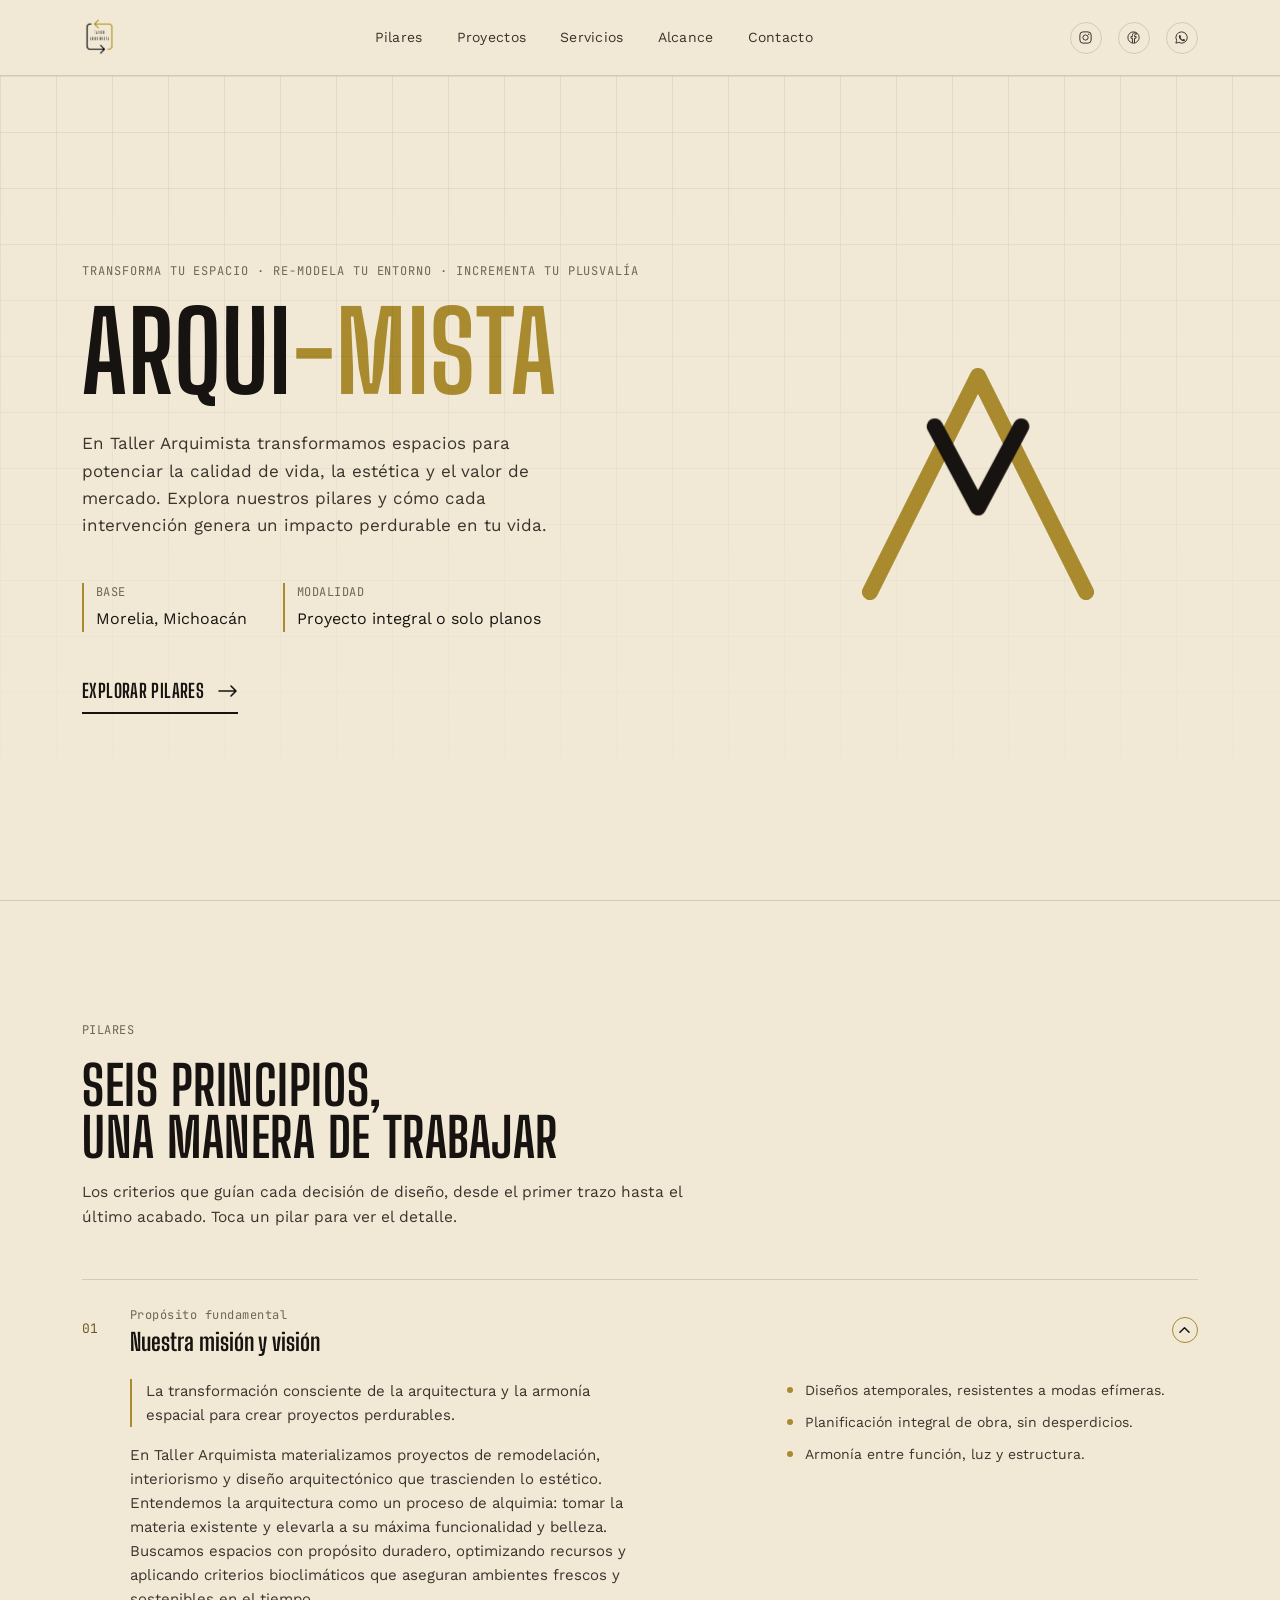
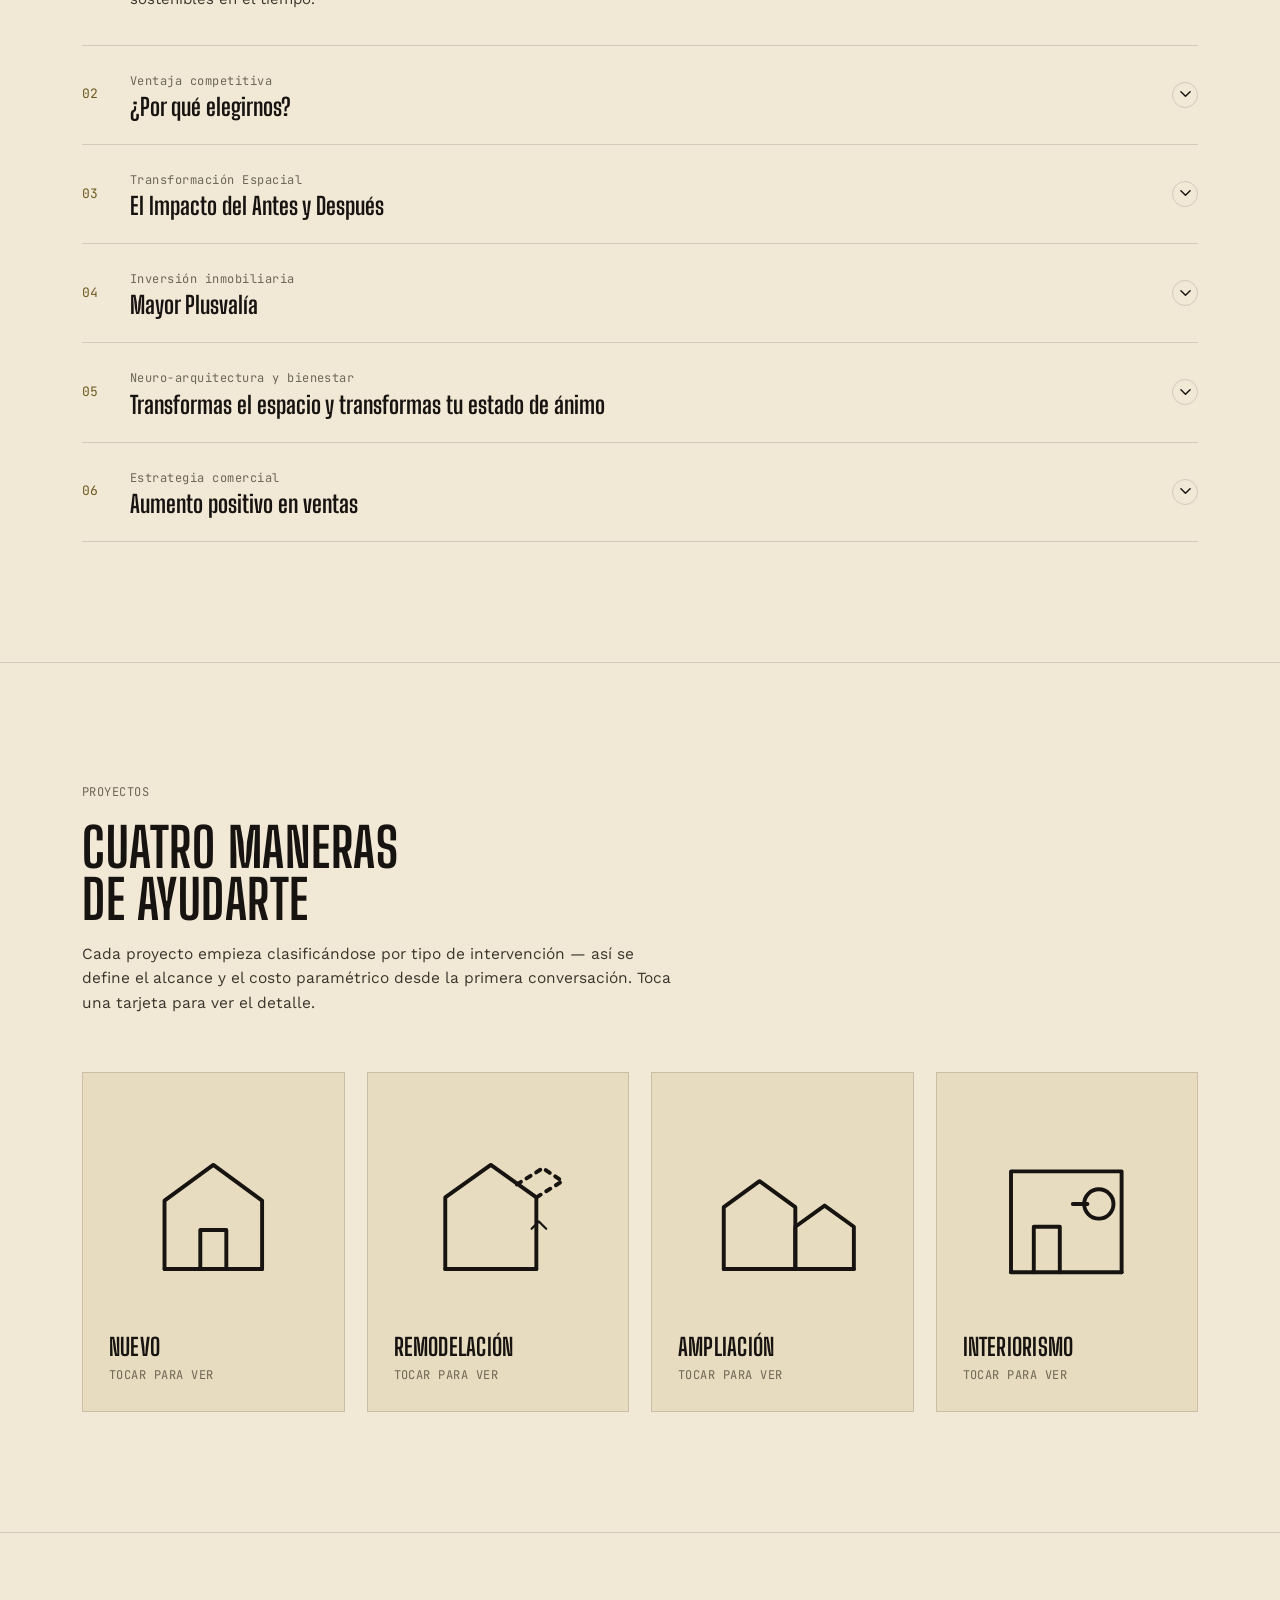
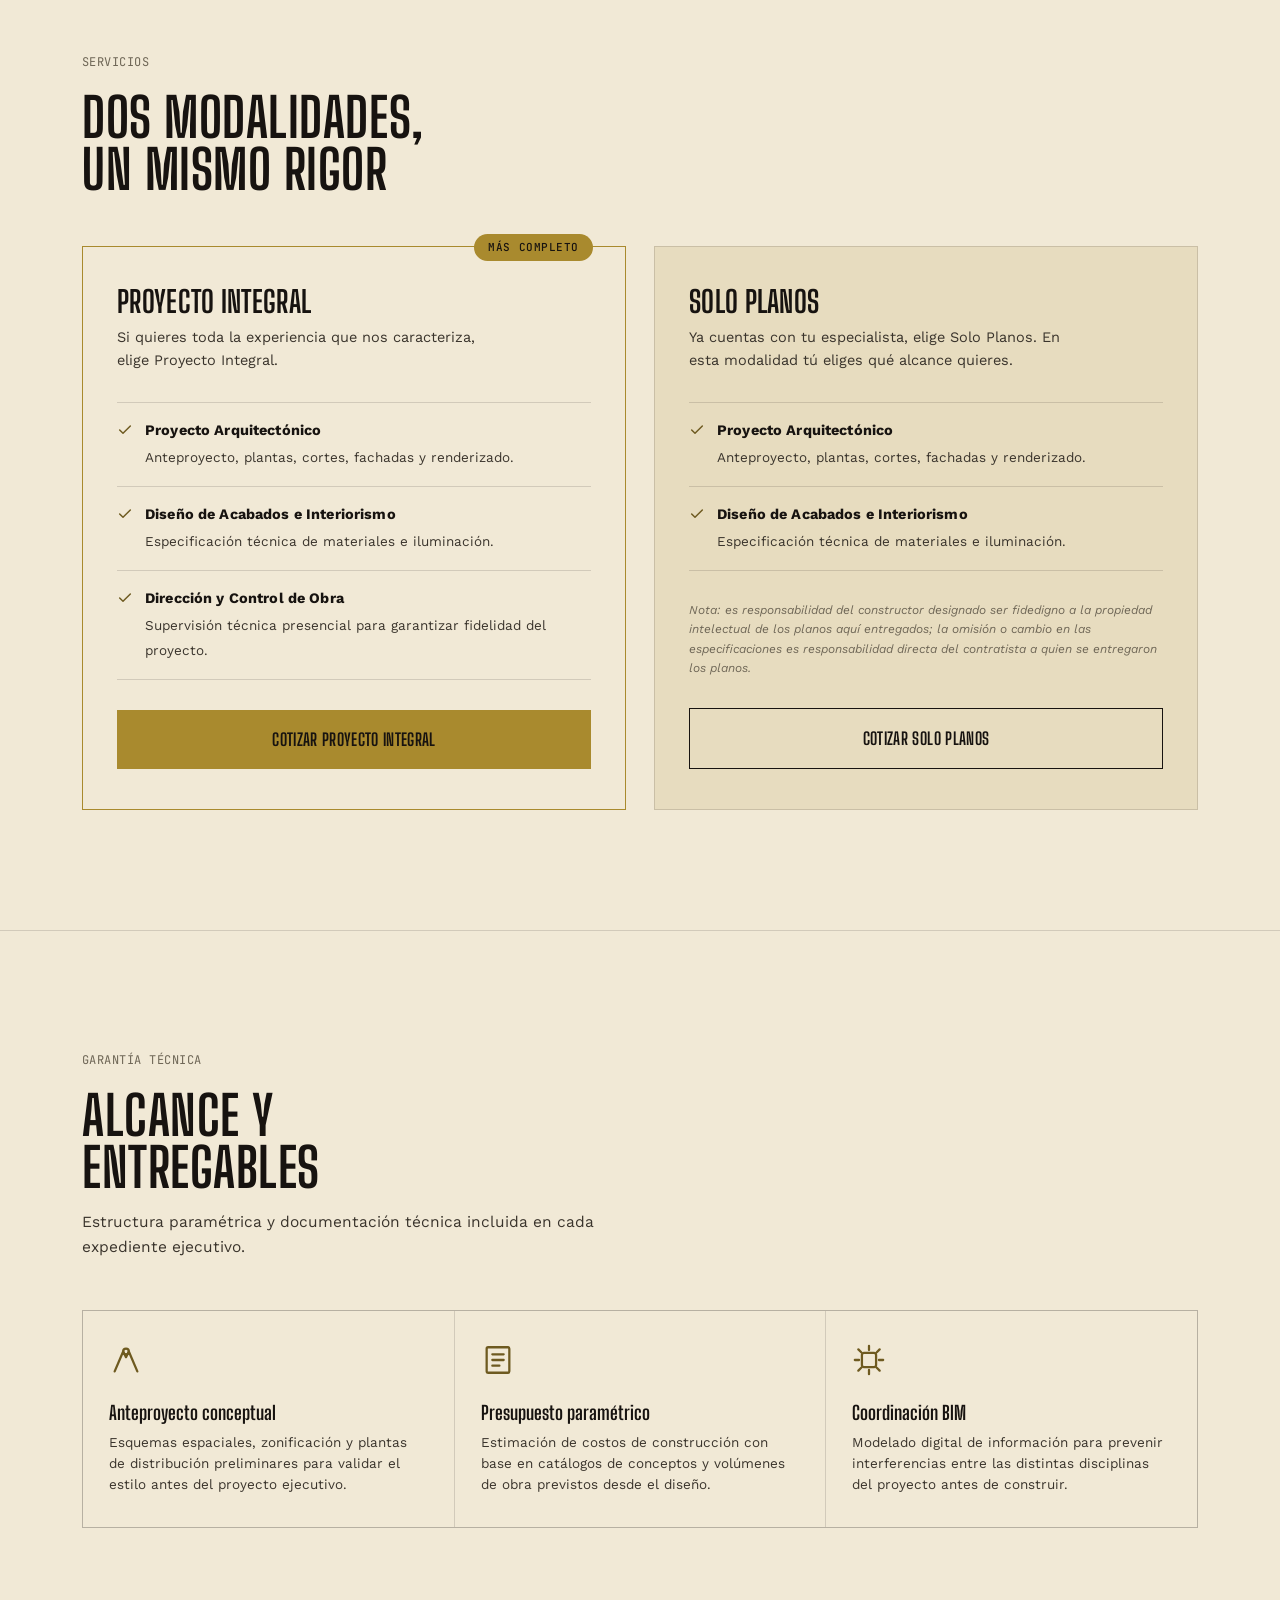
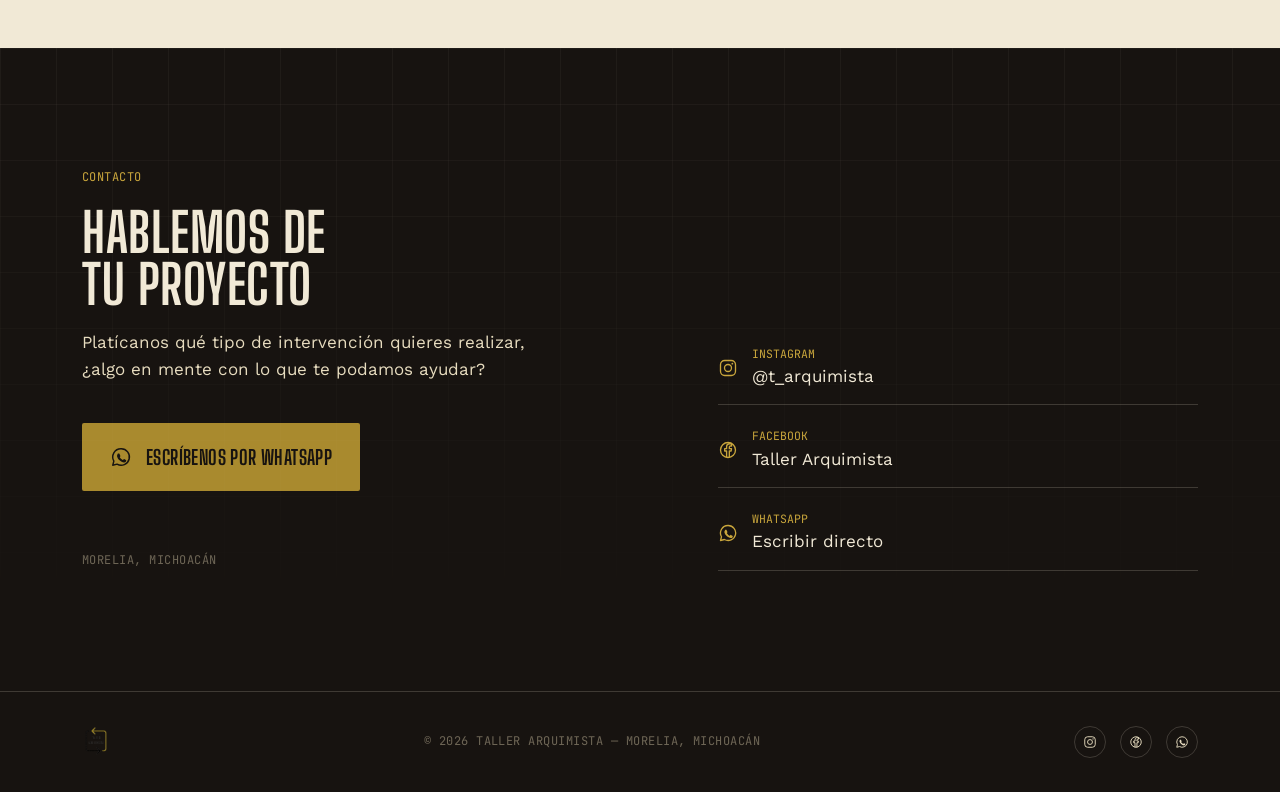
==== commit 8579daba: "Add files via upload" ====
--- a/index.html
+++ b/index.html
@@ -4,15 +4,15 @@
 <meta charset="UTF-8">
 <meta name="viewport" content="width=device-width, initial-scale=1, viewport-fit=cover">
 <title>Taller Arquimista — Espacios que Transforman tu Vida</title>
-<meta name="description" content="Despacho de arquitectos en Morelia. Estudio de arquitectura para remodelación residencial, diseño arquitectónico y planos, rediseño estructural de casas y coordinación BIM para proyectos.">
-<meta name="keywords" content="despacho de arquitectos en Morelia, estudio de arquitectura Morelia, remodelación residencial en Morelia, diseño arquitectónico y planos Morelia, rediseño estructural de casas, coordinación BIM para proyectos, ampliación de casas Morelia, arquitecto en Michoacán">
+<meta name="description" content="Despacho de arquitectos en Morelia. Estudio de arquitectura para remodelación residencial, diseño arquitectónico y planos, y coordinación BIM para proyectos.">
+<meta name="keywords" content="despacho de arquitectos en Morelia, estudio de arquitectura Morelia, remodelación residencial en Morelia, diseño arquitectónico y planos Morelia, remodelación de casas, coordinación BIM para proyectos, ampliación de casas Morelia, arquitecto en Michoacán">
 <meta name="robots" content="index, follow">
 <link rel="canonical" href="https://tallerarquimista.com/">
 <meta property="og:type" content="website">
 <meta property="og:locale" content="es_MX">
 <meta property="og:site_name" content="Taller Arquimista">
 <meta property="og:title" content="Taller Arquimista — Espacios que Transforman tu Vida">
-<meta property="og:description" content="Despacho de arquitectos en Morelia: remodelación residencial, diseño arquitectónico y planos, rediseño estructural y coordinación BIM.">
+<meta property="og:description" content="Despacho de arquitectos en Morelia: remodelación residencial, diseño arquitectónico y planos, y coordinación BIM.">
 <meta property="og:url" content="https://tallerarquimista.com/">
 <meta name="twitter:card" content="summary">
 <script type="application/ld+json">
@@ -20,7 +20,7 @@
   "@context": "https://schema.org",
   "@type": "LocalBusiness",
   "name": "Taller Arquimista",
-  "description": "Despacho de arquitectos en Morelia especializado en remodelación residencial, diseño arquitectónico y planos, rediseño estructural de casas e instalaciones, con coordinación BIM en todo el proceso.",
+  "description": "Despacho de arquitectos en Morelia especializado en remodelación residencial, diseño arquitectónico y planos, con coordinación BIM en todo el proceso.",
   "areaServed": {
     "@type": "City",
     "name": "Morelia"
@@ -42,7 +42,7 @@
     "Estudio de arquitectura Morelia",
     "Remodelación residencial en Morelia",
     "Diseño arquitectónico y planos Morelia",
-    "Rediseño estructural de casas",
+    "Remodelación de casas",
     "Coordinación BIM para proyectos"
   ]
 }
@@ -132,7 +132,7 @@
         <div class="pilar-body"><div class="pilar-body-inner">
           <div>
             <p class="pilar-summary">La transformación consciente de la arquitectura y la armonía espacial para crear proyectos perdurables.</p>
-            <p>En Taller Arquimista materializamos proyectos de remodelación, interiorismo y diseño estructural que trascienden lo estético. Entendemos la arquitectura como un proceso de alquimia: tomar la materia existente y elevarla a su máxima funcionalidad y belleza. Buscamos espacios con propósito duradero, optimizando recursos y aplicando criterios bioclimáticos que aseguran ambientes frescos y sostenibles en el tiempo.</p>
+            <p>En Taller Arquimista materializamos proyectos de remodelación, interiorismo y diseño arquitectónico que trascienden lo estético. Entendemos la arquitectura como un proceso de alquimia: tomar la materia existente y elevarla a su máxima funcionalidad y belleza. Buscamos espacios con propósito duradero, optimizando recursos y aplicando criterios bioclimáticos que aseguran ambientes frescos y sostenibles en el tiempo.</p>
           </div>
           <ul>
             <li>Diseños atemporales, resistentes a modas efímeras.</li>
@@ -151,7 +151,7 @@
         <div class="pilar-body"><div class="pilar-body-inner">
           <div>
             <p class="pilar-summary">Experiencia técnica, rigor en la coordinación BIM y atención meticulosa al detalle constructivo.</p>
-            <p>Trabajar con Taller Arquimista es trabajar con un equipo que fusiona el diseño conceptual con la ingeniería ejecutiva. Empleamos metodología BIM para anticipar interferencias entre estructura e instalaciones antes de la primera piedra, con una gestión transparente que reduce imprevistos y sobrecostos en obra.</p>
+            <p>Trabajar con Taller Arquimista es trabajar con un equipo que fusiona el diseño arquitectónico con una coordinación técnica rigurosa. Empleamos metodología BIM para anticipar interferencias entre disciplinas antes de la primera piedra, con una gestión transparente que reduce imprevistos y sobrecostos en obra.</p>
           </div>
           <ul>
             <li>Supervisión de obra de alta fidelidad.</li>
@@ -293,7 +293,7 @@
           <div class="card-face card-back">
             <div>
               <h3>Ampliación</h3>
-              <p>Crecimiento planeado: proyecto nuevo anexo a la construcción existente, resolviendo estructura e instalaciones en conjunto con lo ya construido.</p>
+              <p>Crecimiento planeado: proyecto nuevo anexo a la construcción existente, coordinando cada disciplina en conjunto con lo ya construido.</p>
             </div>
             <a class="wa-link" href="https://wa.me/524439402996?text=Hola%2C%20me%20interesa%20cotizar%20una%20Ampliacion." target="_blank" rel="noopener">Cotizar <svg><use href="#ic-wa"/></svg></a>
           </div>
@@ -339,14 +339,6 @@
           </li>
           <li>
             <svg viewBox="0 0 24 24" stroke-linecap="round" stroke-linejoin="round"><path d="M4 12l5 5L20 6"/></svg>
-            <span class="txt"><strong>Proyecto Estructural</strong><span>Memoria de cálculo, armado de losas, cimentación y detalles de estructura.</span></span>
-          </li>
-          <li>
-            <svg viewBox="0 0 24 24" stroke-linecap="round" stroke-linejoin="round"><path d="M4 12l5 5L20 6"/></svg>
-            <span class="txt"><strong>Proyecto de Instalaciones</strong><span>Diseño hidrosanitario, eléctrico, gas y especiales.</span></span>
-          </li>
-          <li>
-            <svg viewBox="0 0 24 24" stroke-linecap="round" stroke-linejoin="round"><path d="M4 12l5 5L20 6"/></svg>
             <span class="txt"><strong>Diseño de Acabados e Interiorismo</strong><span>Especificación técnica de materiales e iluminación.</span></span>
           </li>
           <li>
@@ -367,14 +359,6 @@
           </li>
           <li>
             <svg viewBox="0 0 24 24" stroke-linecap="round" stroke-linejoin="round"><path d="M4 12l5 5L20 6"/></svg>
-            <span class="txt"><strong>Proyecto Estructural</strong><span>Memoria de cálculo, armado de losas, cimentación y detalles de estructura.</span></span>
-          </li>
-          <li>
-            <svg viewBox="0 0 24 24" stroke-linecap="round" stroke-linejoin="round"><path d="M4 12l5 5L20 6"/></svg>
-            <span class="txt"><strong>Proyecto de Instalaciones</strong><span>Diseño hidrosanitario, eléctrico, gas y especiales.</span></span>
-          </li>
-          <li>
-            <svg viewBox="0 0 24 24" stroke-linecap="round" stroke-linejoin="round"><path d="M4 12l5 5L20 6"/></svg>
             <span class="txt"><strong>Diseño de Acabados e Interiorismo</strong><span>Especificación técnica de materiales e iluminación.</span></span>
           </li>
         </ul>
@@ -406,12 +390,7 @@
       <div class="alcance-card">
         <svg viewBox="0 0 24 24" stroke-linecap="round" stroke-linejoin="round"><rect x="7" y="7" width="10" height="10" rx="1.5"/><path d="M12 2v3M12 19v3M2 12h3M19 12h3M4.5 4.5l2 2M17.5 17.5l2 2M19.5 4.5l-2 2M6.5 17.5l-2 2"/></svg>
         <h3>Coordinación BIM</h3>
-        <p>Modelado digital de información para prevenir interferencias entre instalaciones, columnas, trabes y tuberías antes de construir.</p>
-      </div>
-      <div class="alcance-card">
-        <svg viewBox="0 0 24 24" stroke-linecap="round" stroke-linejoin="round"><circle cx="12" cy="9" r="6"/><path d="M8.5 14.2L7 22l5-2.6 5 2.6-1.5-7.8"/></svg>
-        <h3>Memorias de cálculo</h3>
-        <p>Documentación técnica que respalda el diseño estructural y garantiza el cumplimiento de las normas de seguridad vigentes.</p>
+        <p>Modelado digital de información para prevenir interferencias entre las distintas disciplinas del proyecto antes de construir.</p>
       </div>
     </div>
   </div>
--- a/styles.css
+++ b/styles.css
@@ -384,7 +384,7 @@
 
   /* ---------- ALCANCE ---------- */
   .alcance-grid{
-    margin-top:50px; display:grid; grid-template-columns:repeat(4,1fr); gap:1px;
+    margin-top:50px; display:grid; grid-template-columns:repeat(3,1fr); gap:1px;
     background:var(--line); border:1px solid var(--line);
   }
   .alcance-card{background:var(--paper); padding:32px 26px;}
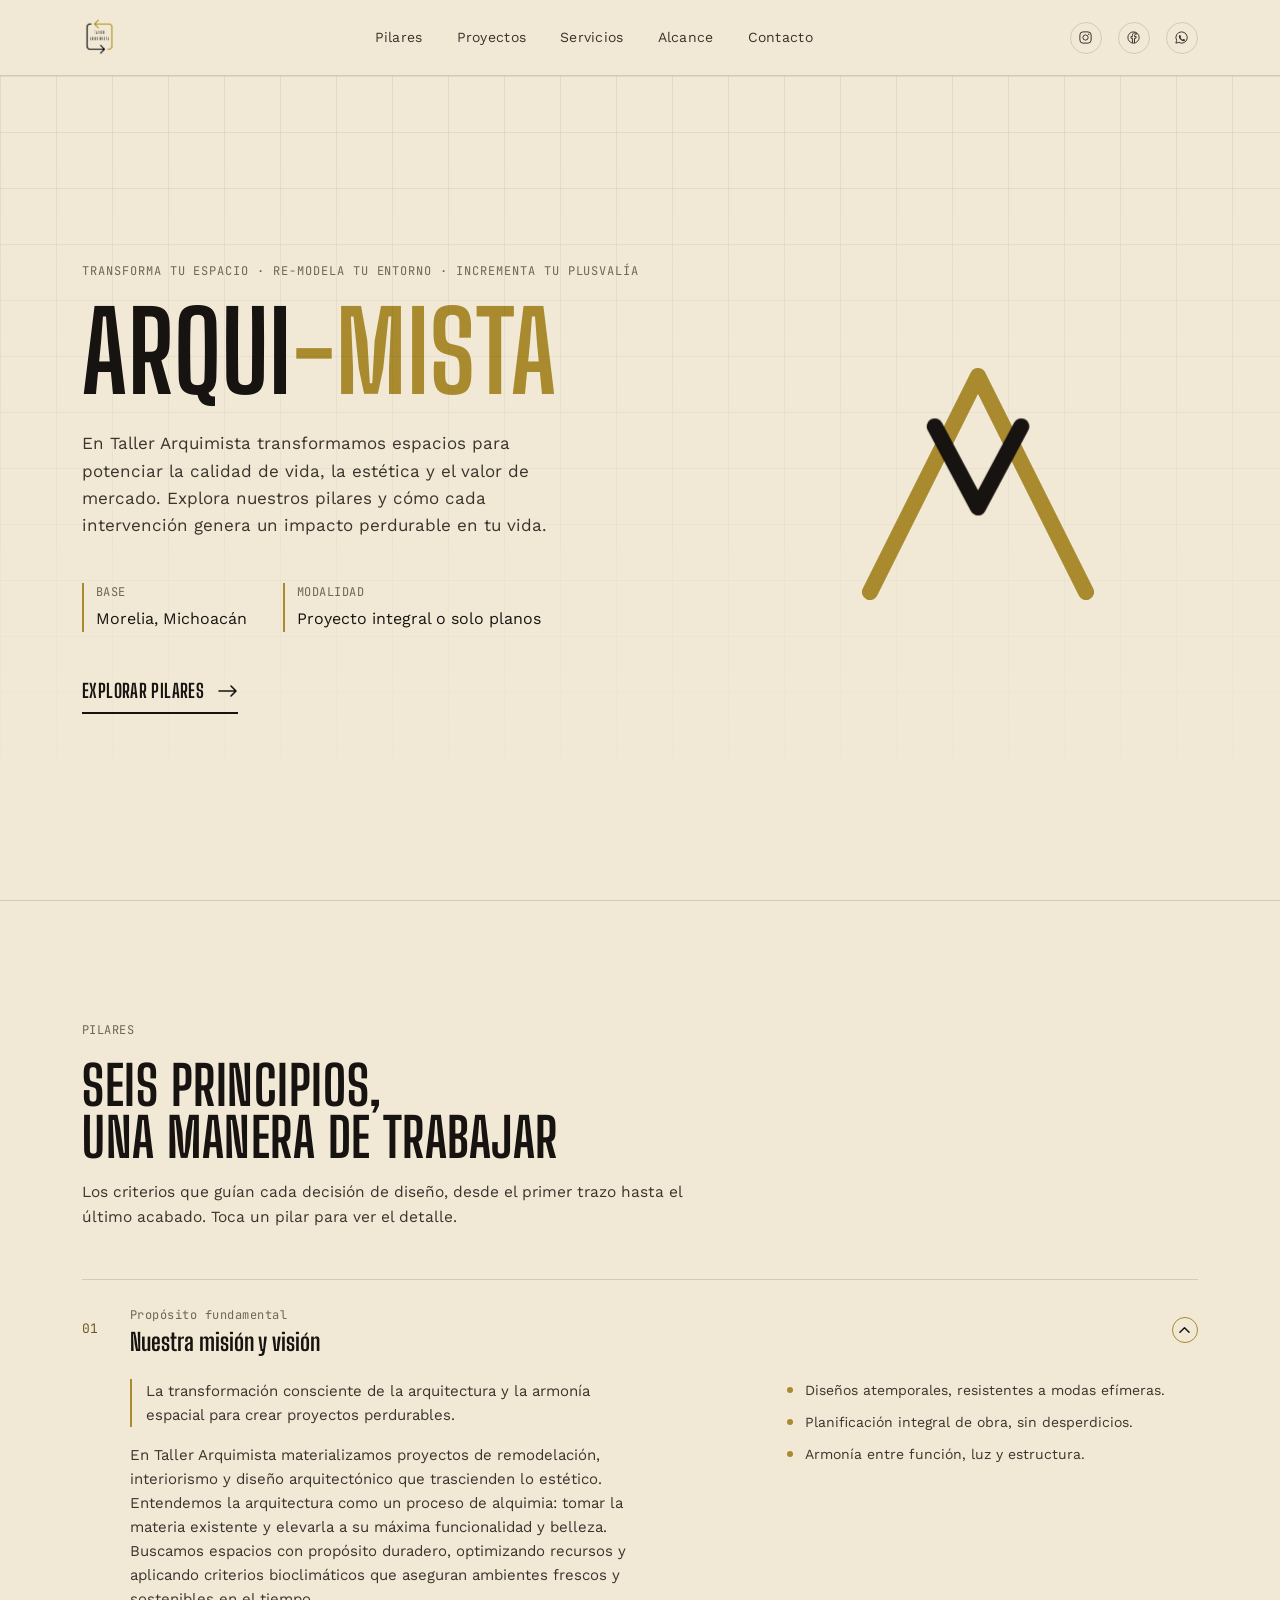
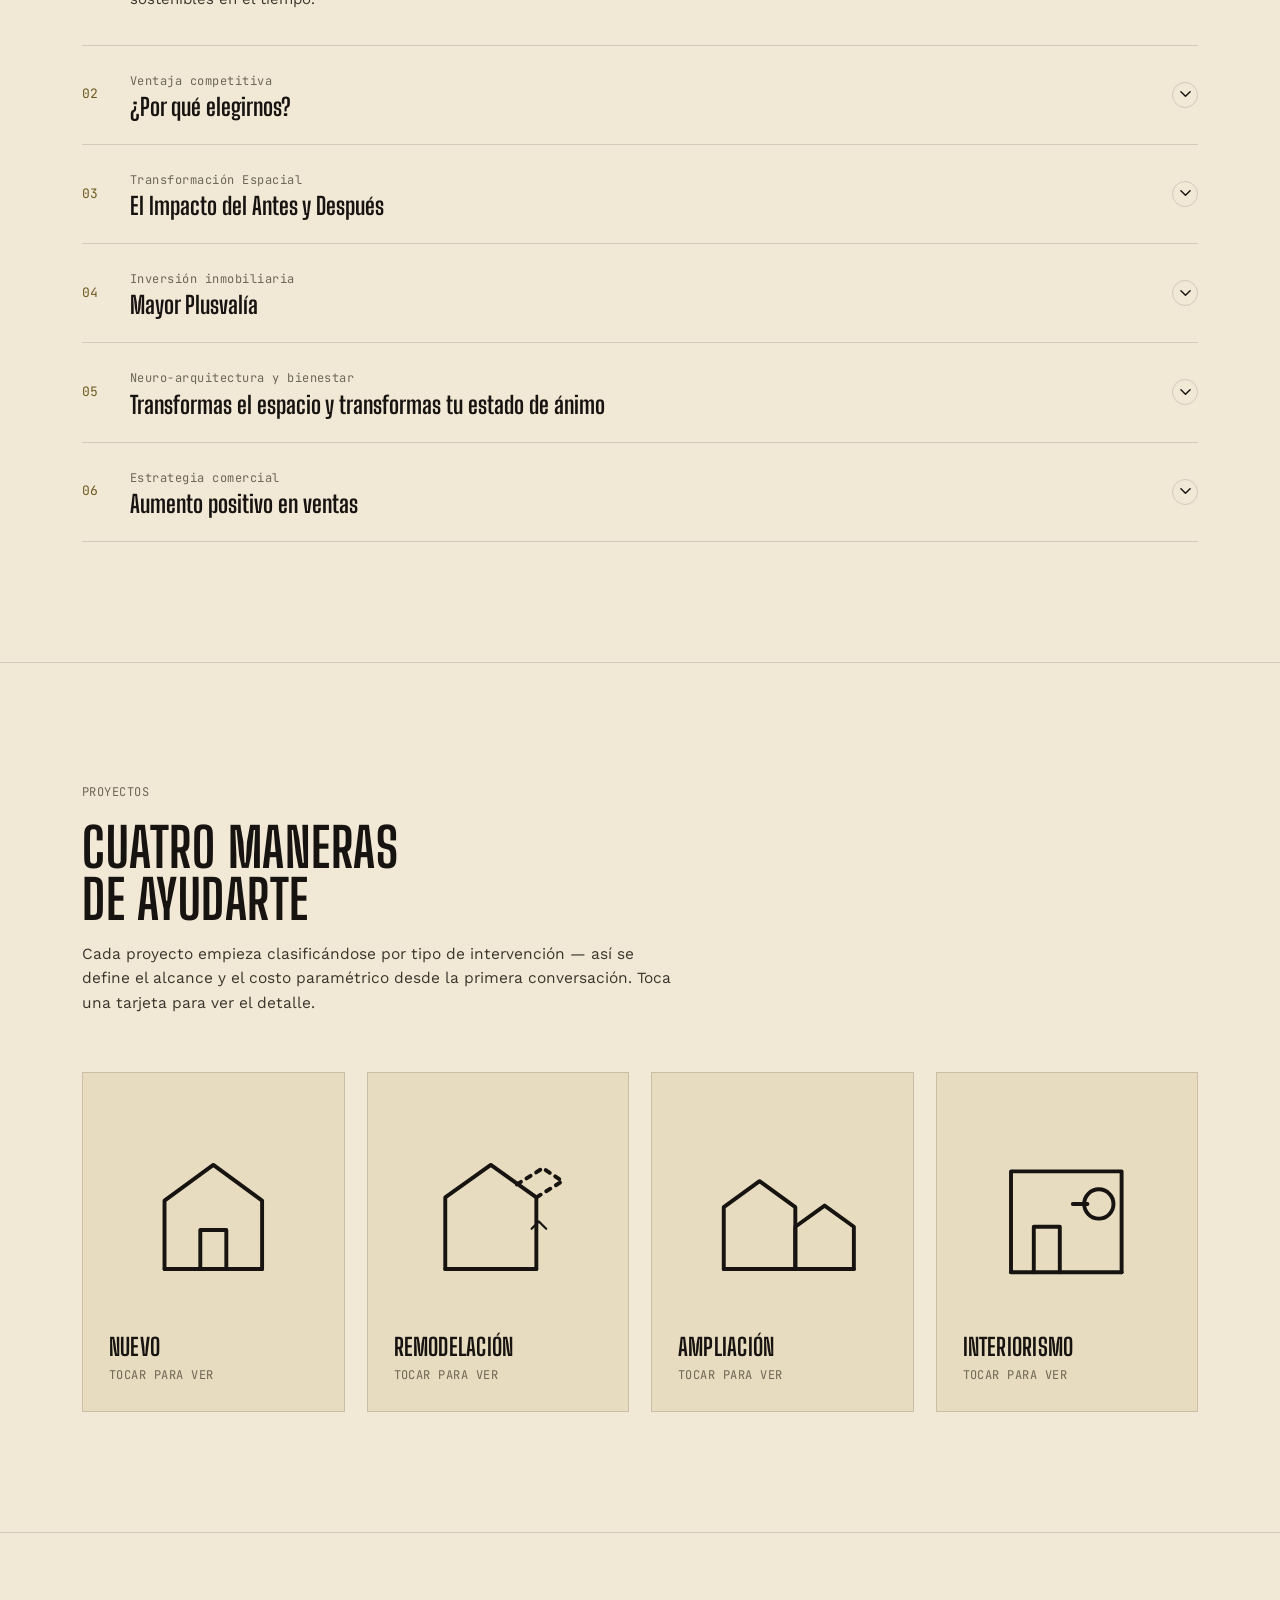
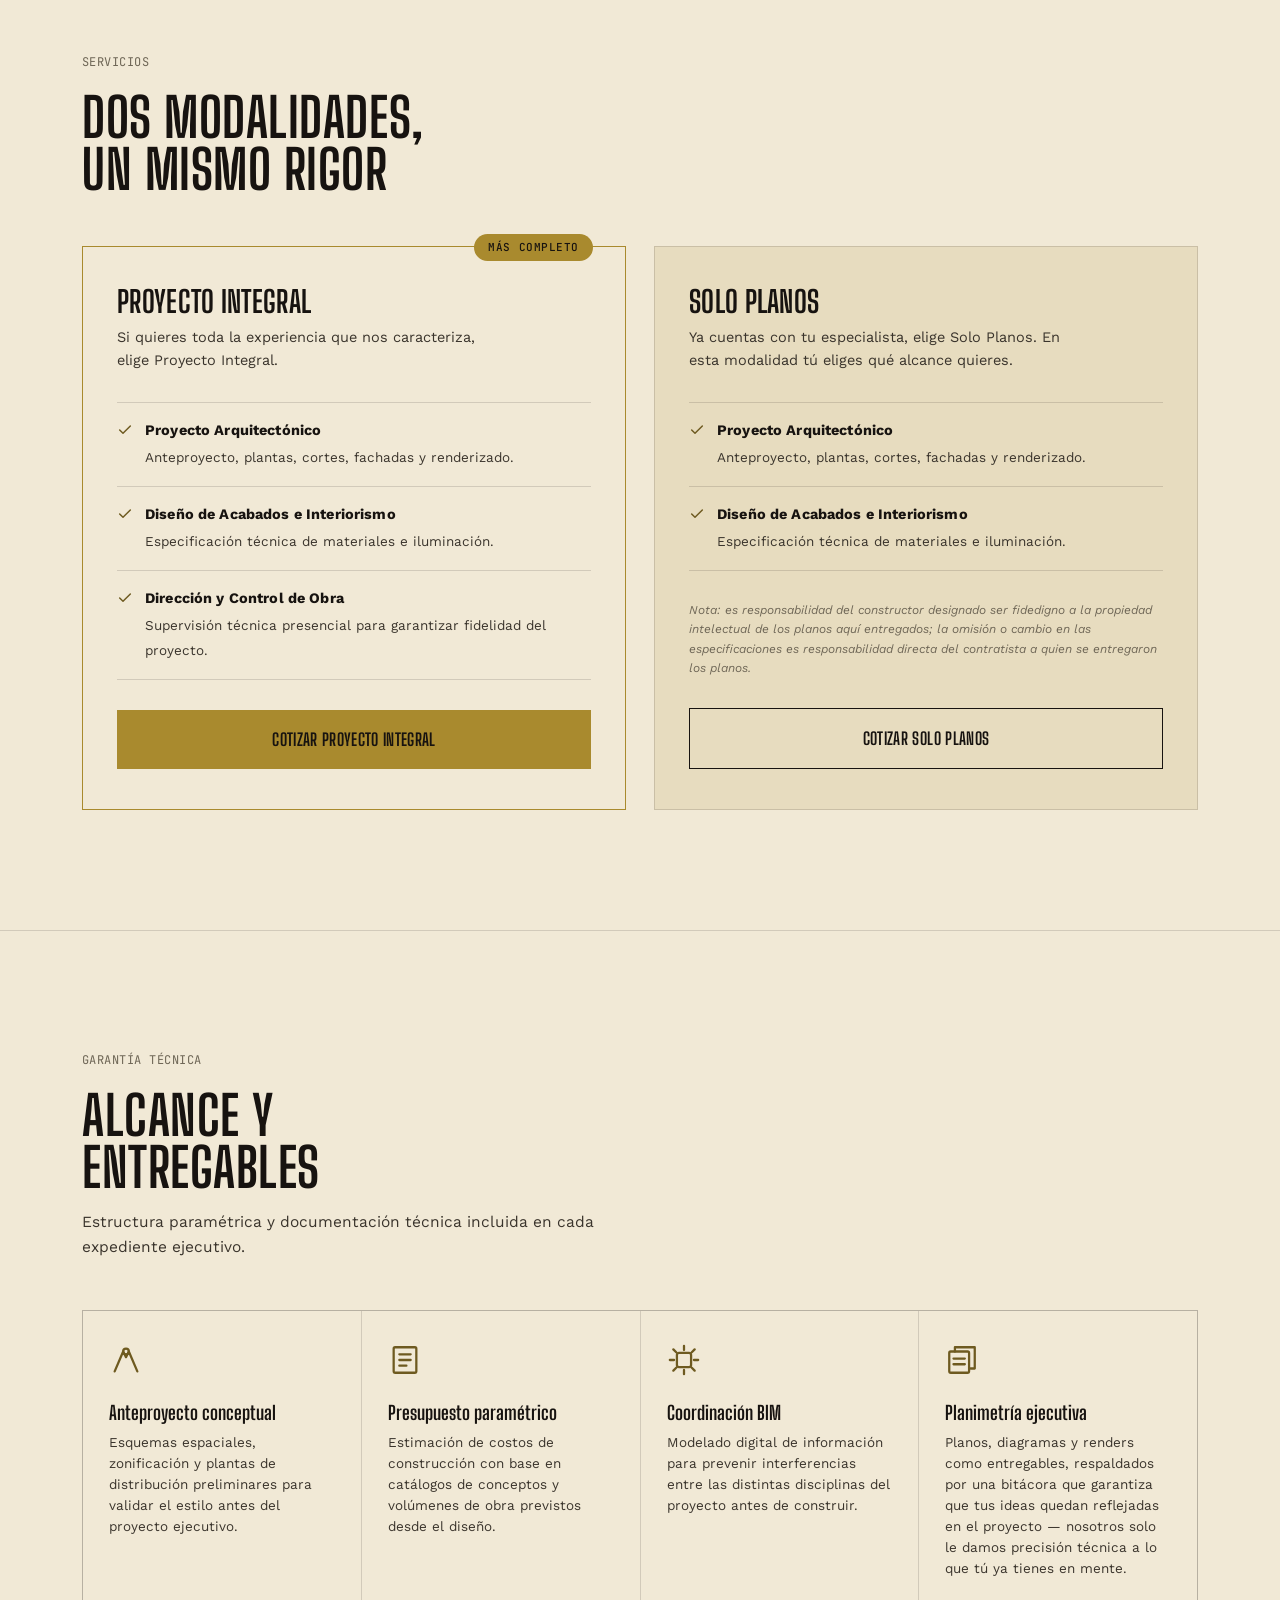
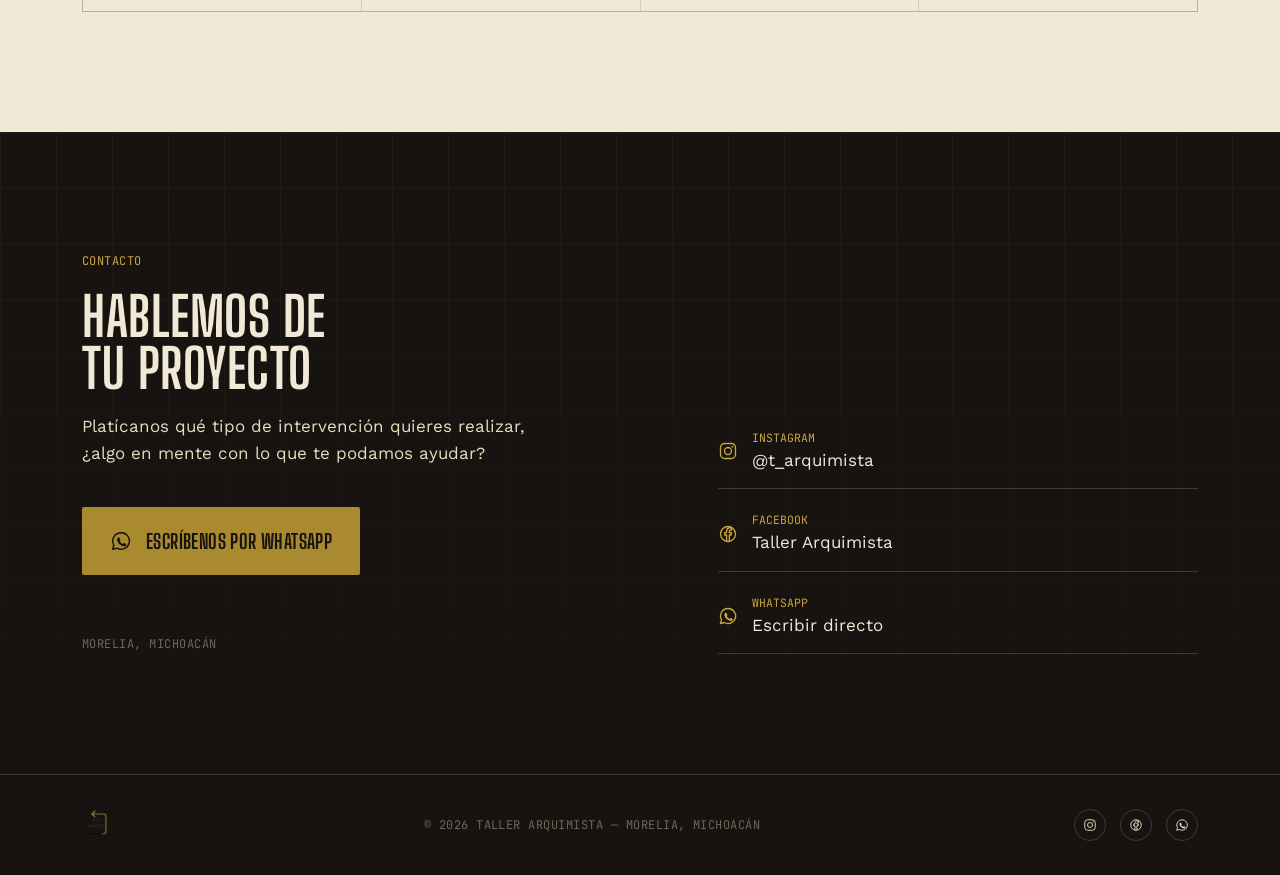
==== commit 9b19e543: "Add files via upload" ====
--- a/index.html
+++ b/index.html
@@ -392,6 +392,11 @@
         <h3>Coordinación BIM</h3>
         <p>Modelado digital de información para prevenir interferencias entre las distintas disciplinas del proyecto antes de construir.</p>
       </div>
+      <div class="alcance-card">
+        <svg viewBox="0 0 24 24" stroke-linecap="round" stroke-linejoin="round"><rect x="3" y="6" width="14" height="15" rx="1"/><path d="M7 6V3h14v15h-3"/><path d="M6 11h8M6 15h8"/></svg>
+        <h3>Planimetría ejecutiva</h3>
+        <p>Planos, diagramas y renders como entregables, respaldados por una bitácora que garantiza que tus ideas quedan reflejadas en el proyecto — nosotros solo le damos precisión técnica a lo que tú ya tienes en mente.</p>
+      </div>
     </div>
   </div>
 </section>
--- a/styles.css
+++ b/styles.css
@@ -384,7 +384,7 @@
 
   /* ---------- ALCANCE ---------- */
   .alcance-grid{
-    margin-top:50px; display:grid; grid-template-columns:repeat(3,1fr); gap:1px;
+    margin-top:50px; display:grid; grid-template-columns:repeat(4,1fr); gap:1px;
     background:var(--line); border:1px solid var(--line);
   }
   .alcance-card{background:var(--paper); padding:32px 26px;}
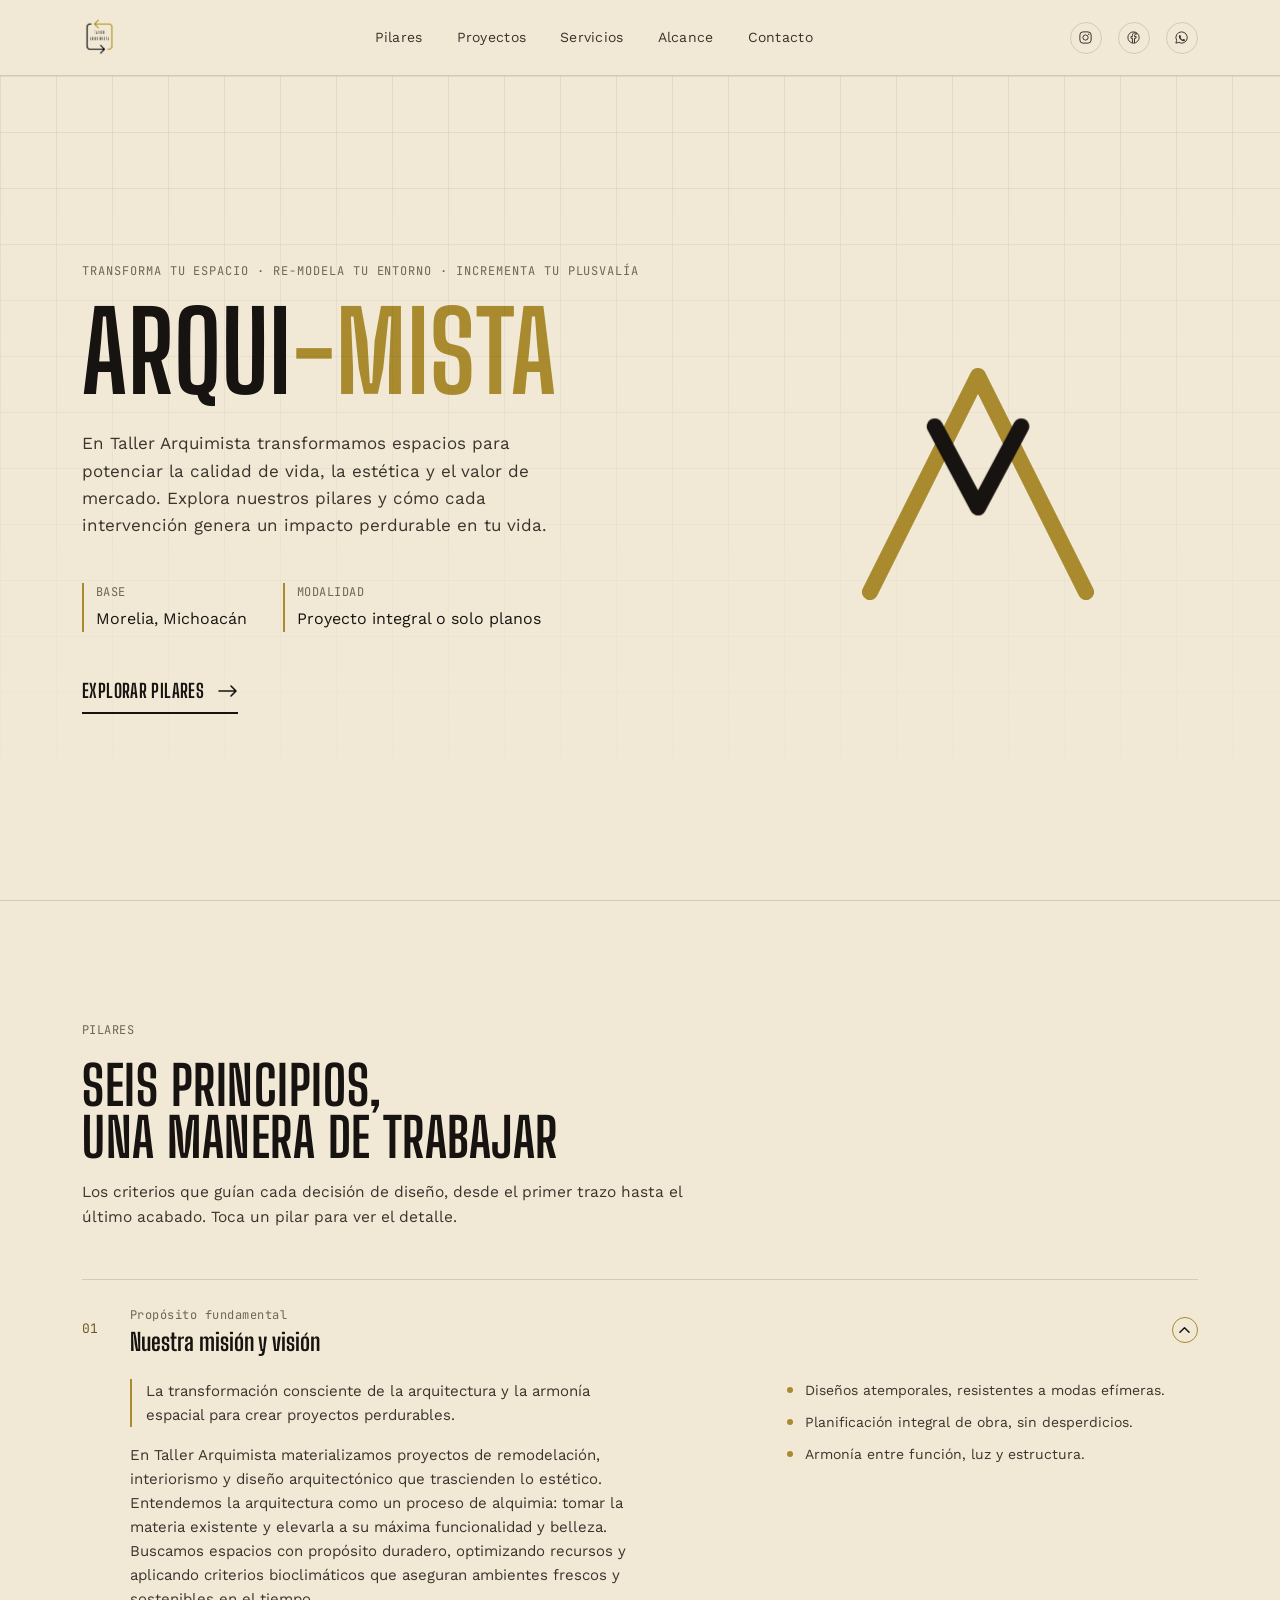
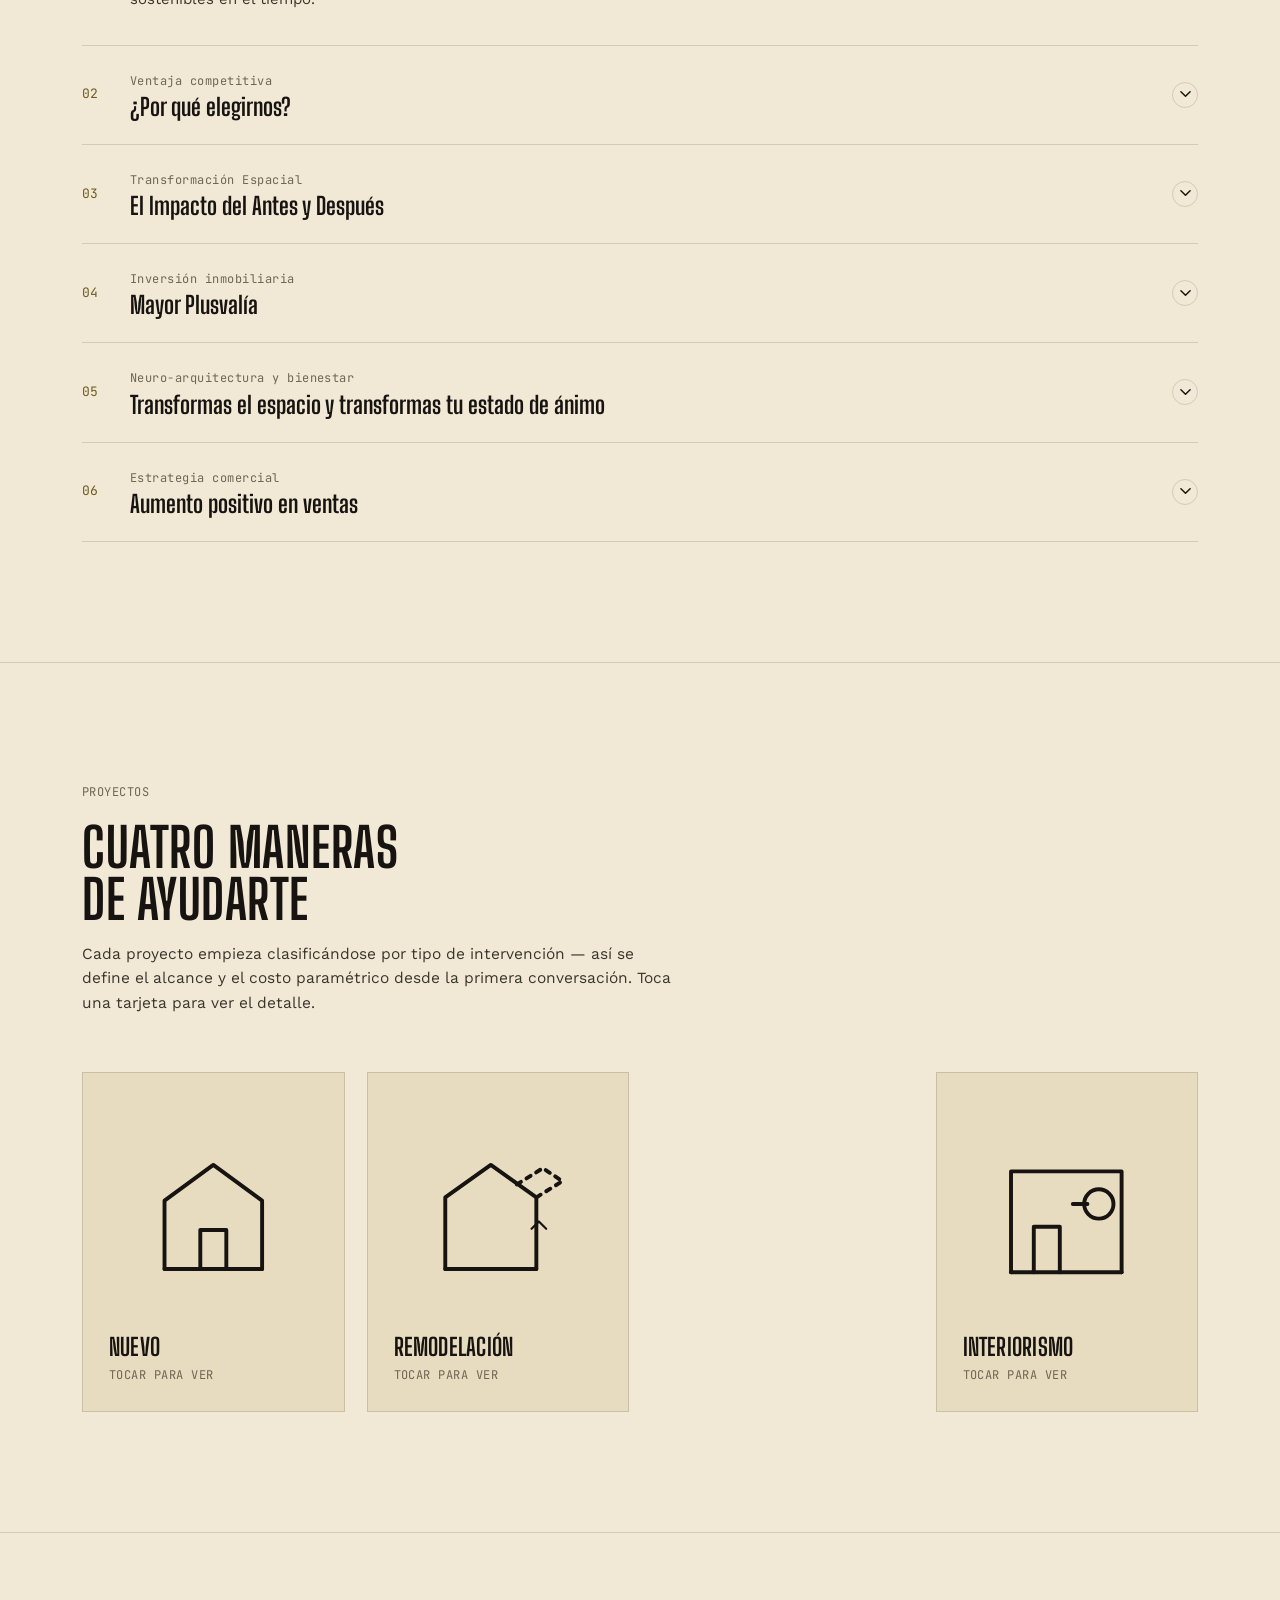
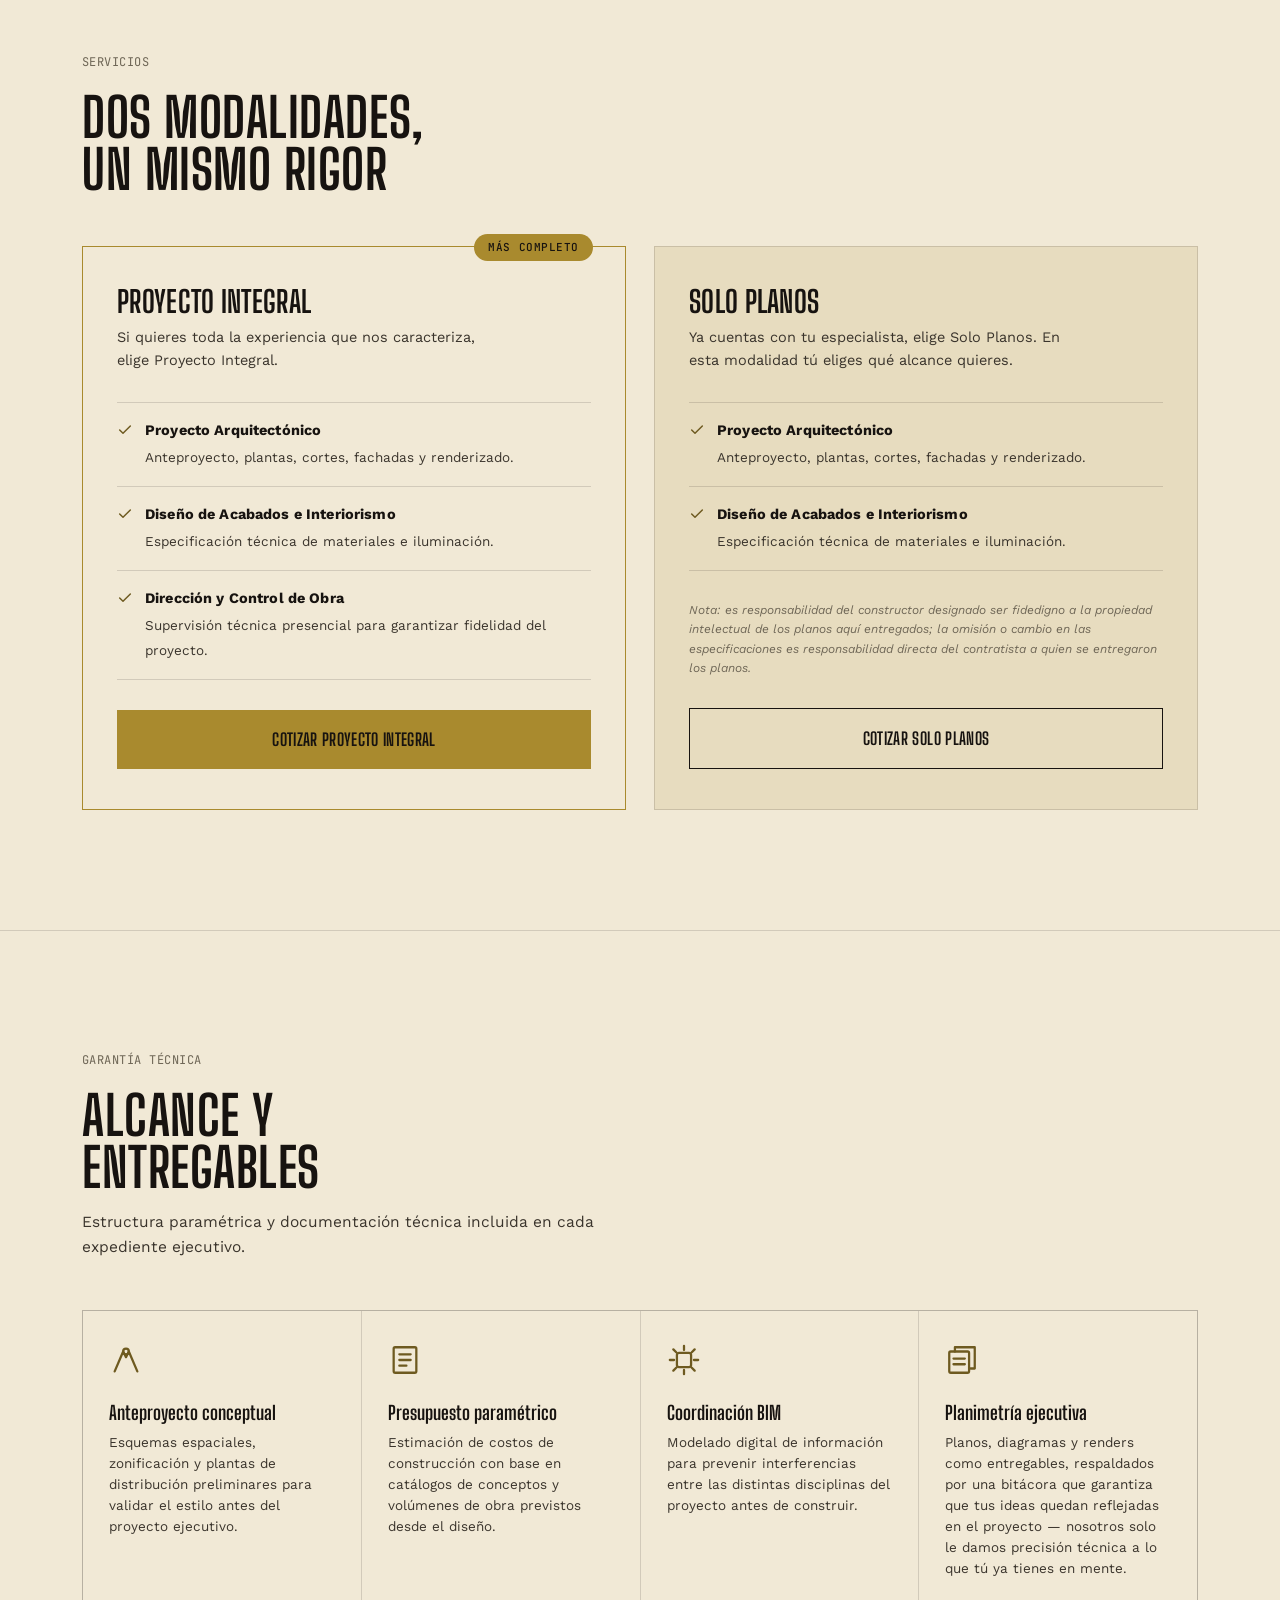
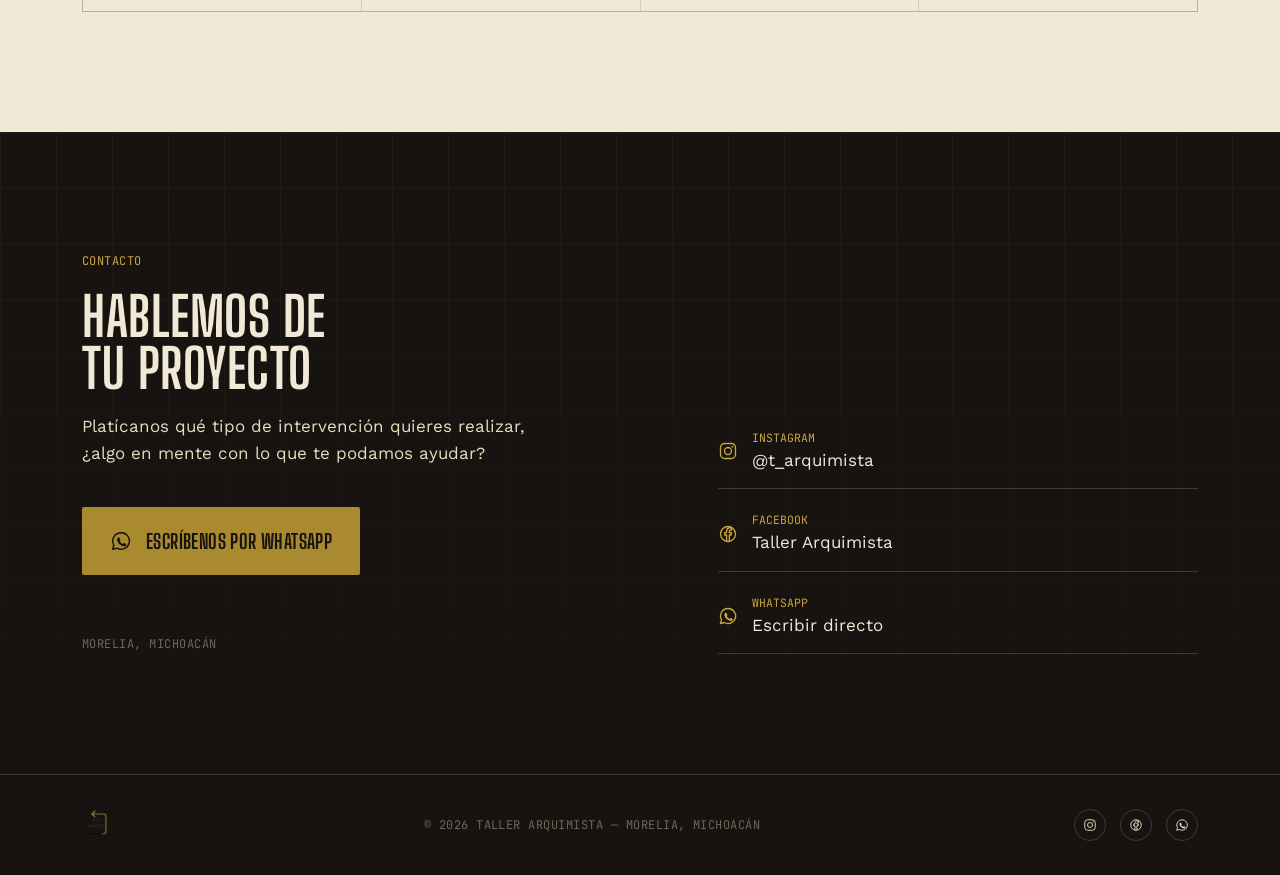
==== commit 0aae5f6c: "Add files via upload" ====
--- a/index.html
+++ b/index.html
@@ -4,7 +4,7 @@
 <meta charset="UTF-8">
 <meta name="viewport" content="width=device-width, initial-scale=1, viewport-fit=cover">
 <title>Taller Arquimista — Espacios que Transforman tu Vida</title>
-<meta name="description" content="Despacho de arquitectos en Morelia. Estudio de arquitectura para remodelación residencial, diseño arquitectónico y planos, y coordinación BIM para proyectos.">
+<meta name="description" content="Despacho de arquitectos en Morelia. Estudio de arquitectura remodelacion , diseño arquitectónico, y coordinación BIM para proyectos.">
 <meta name="keywords" content="despacho de arquitectos en Morelia, estudio de arquitectura Morelia, remodelación residencial en Morelia, diseño arquitectónico y planos Morelia, remodelación de casas, coordinación BIM para proyectos, ampliación de casas Morelia, arquitecto en Michoacán">
 <meta name="robots" content="index, follow">
 <link rel="canonical" href="https://tallerarquimista.com/">
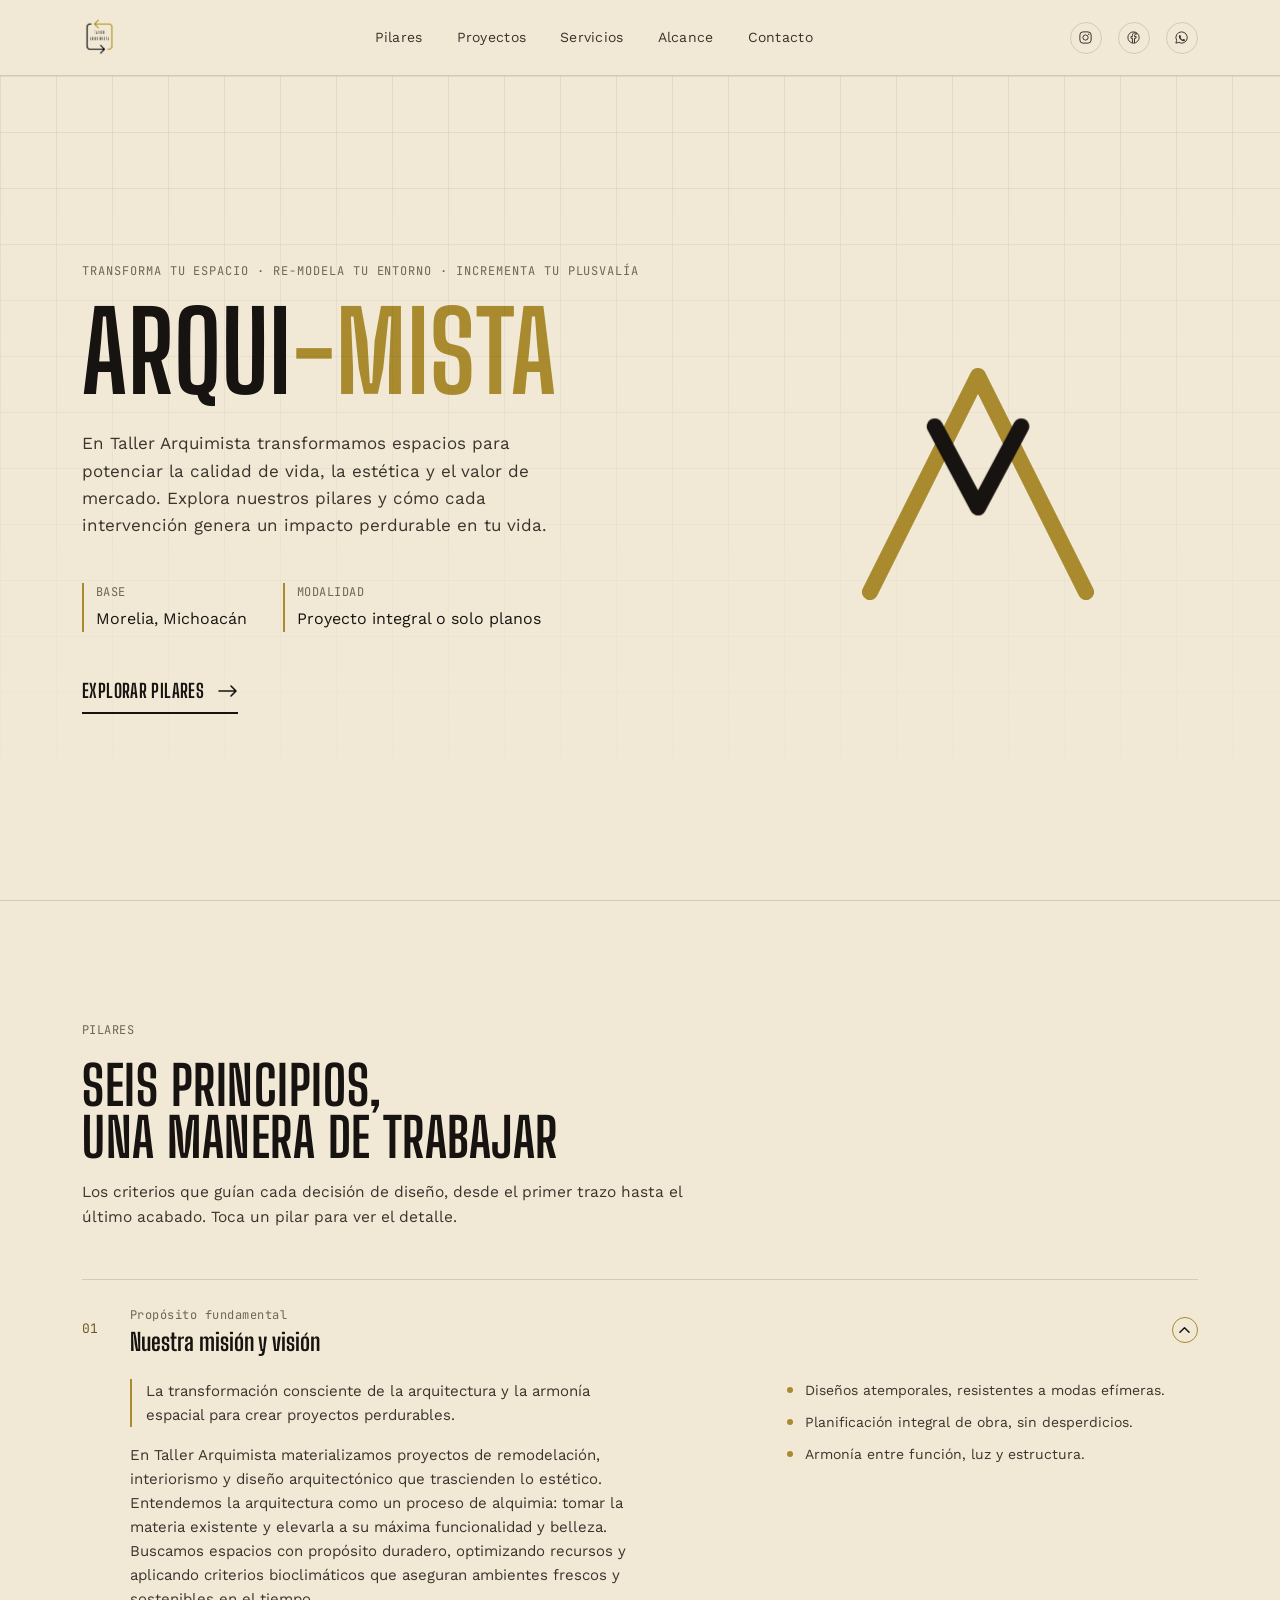
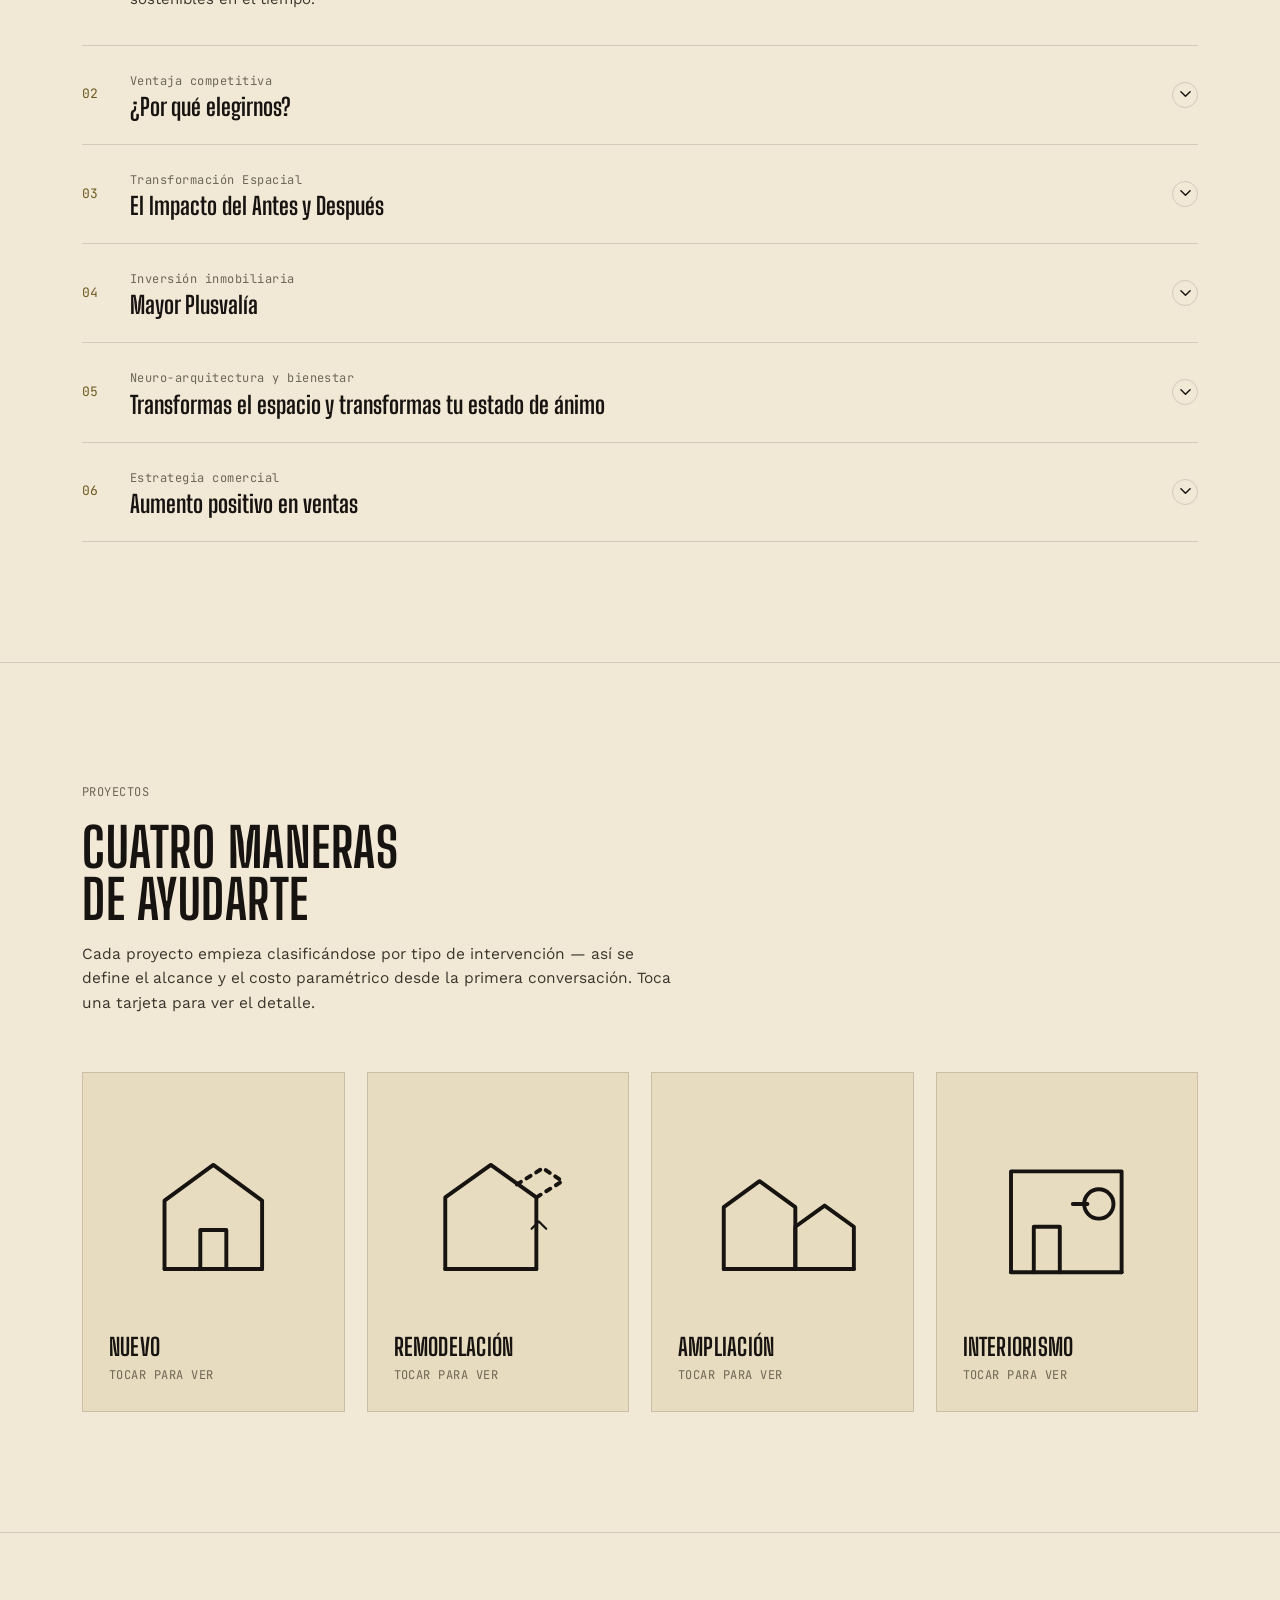
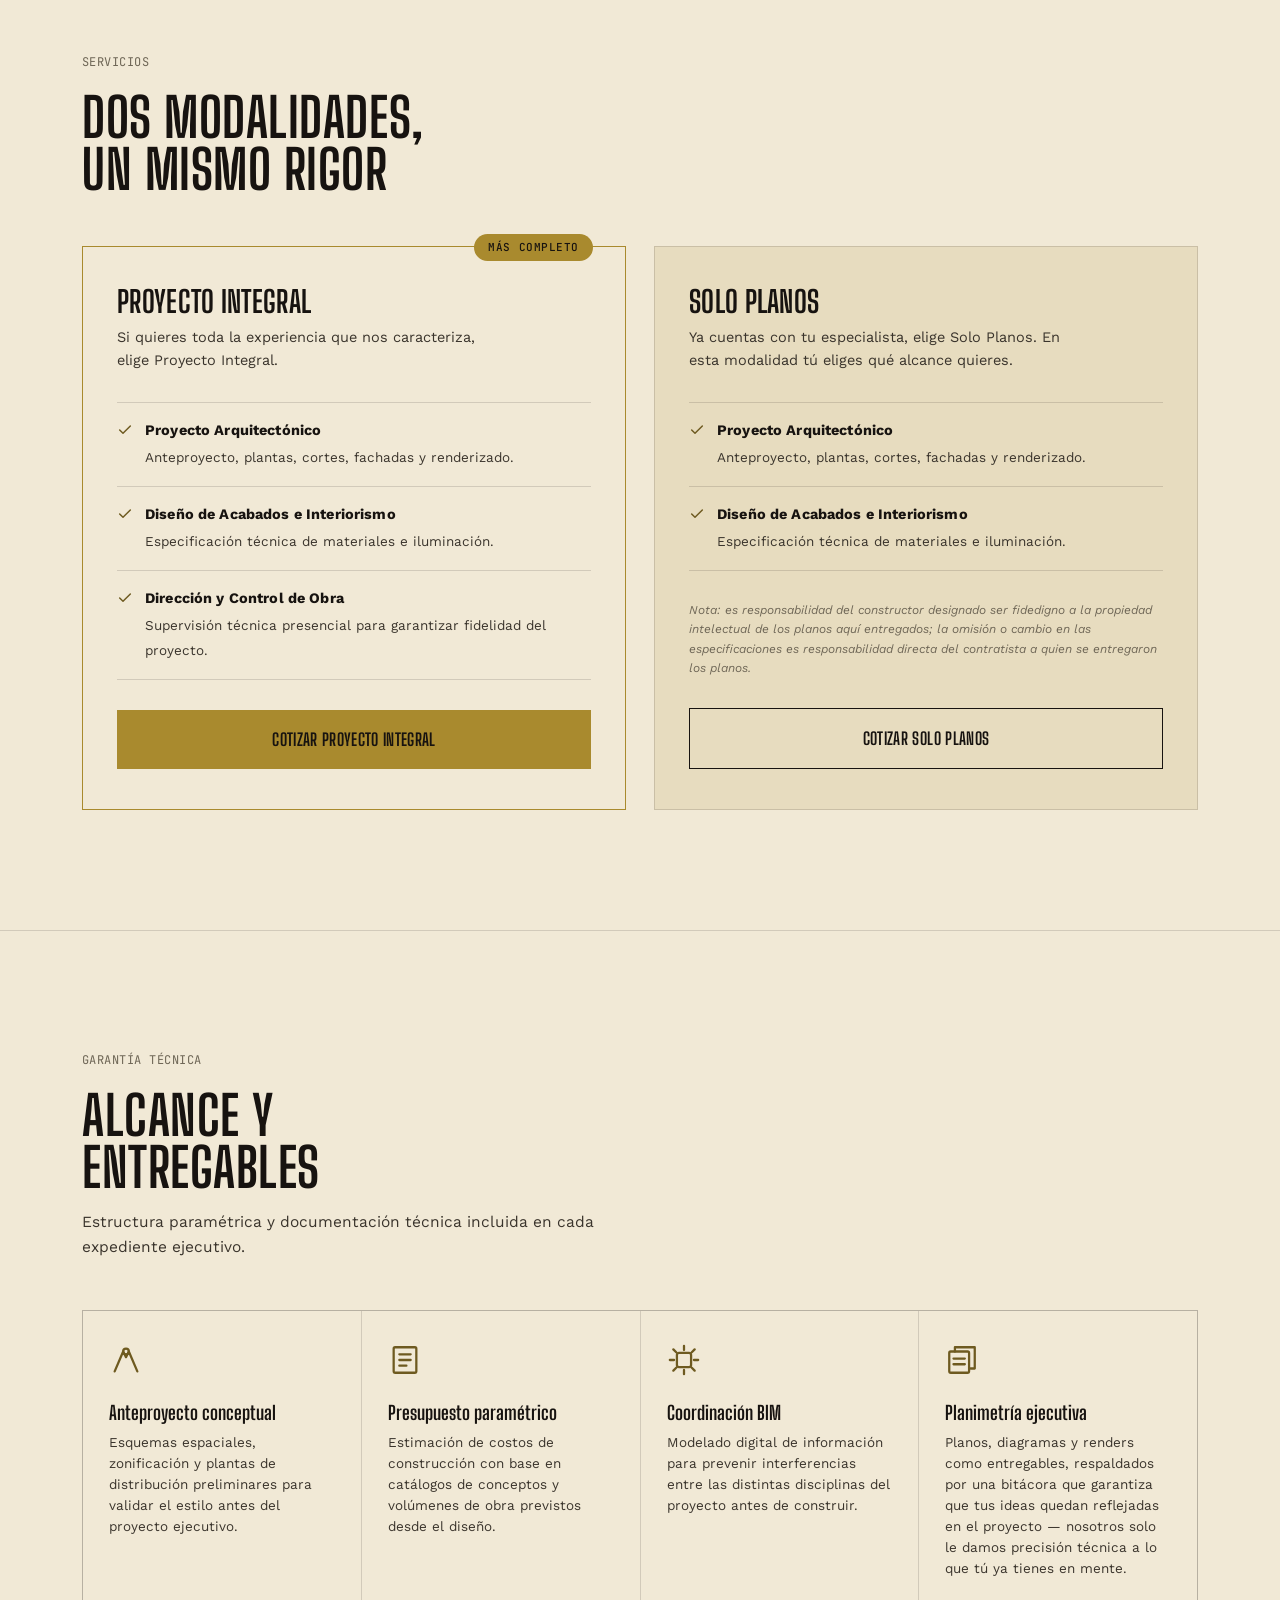
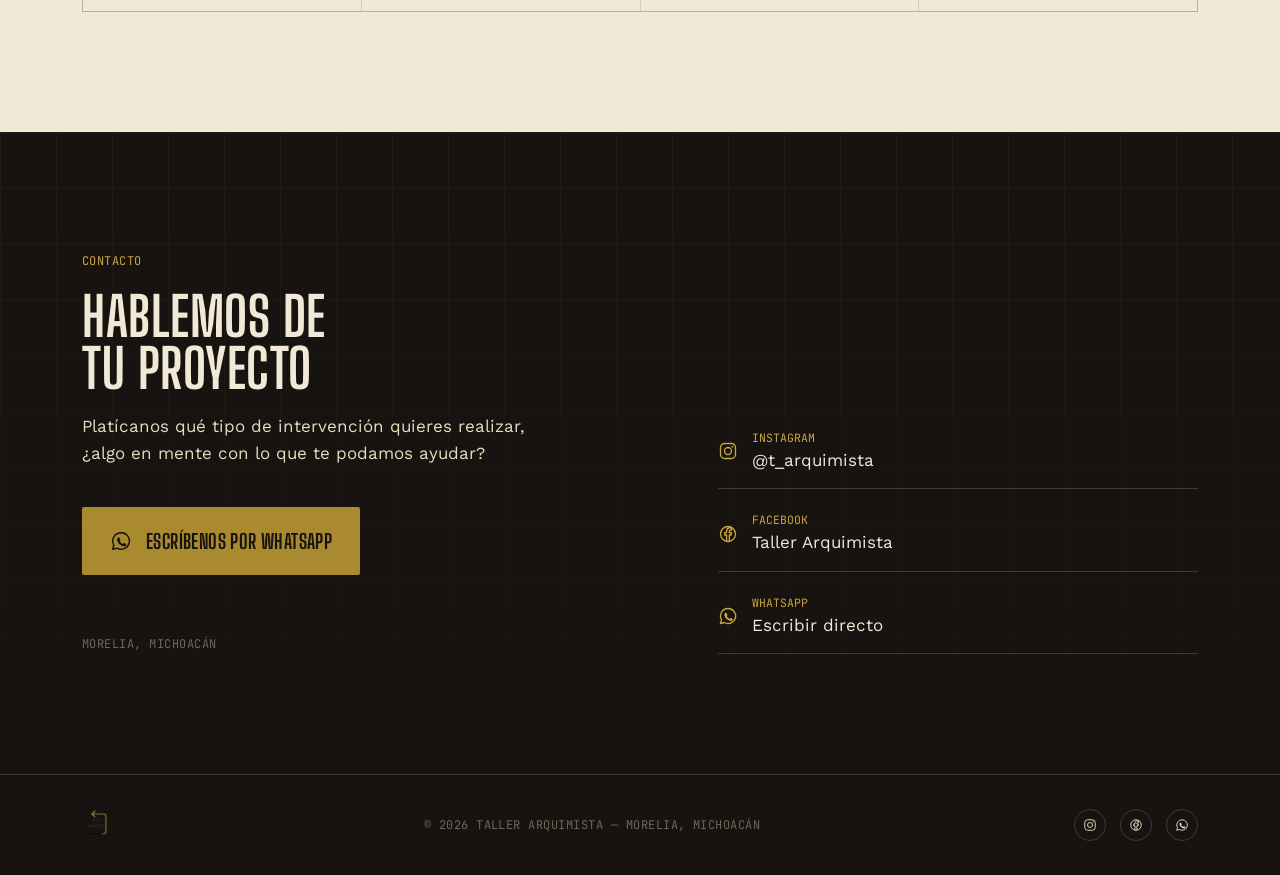
==== commit 496c56a8: "Add files via upload" ====
--- a/index.html
+++ b/index.html
@@ -12,7 +12,7 @@
 <meta property="og:locale" content="es_MX">
 <meta property="og:site_name" content="Taller Arquimista">
 <meta property="og:title" content="Taller Arquimista — Espacios que Transforman tu Vida">
-<meta property="og:description" content="Despacho de arquitectos en Morelia: remodelación residencial, diseño arquitectónico y planos, y coordinación BIM.">
+<meta property="og:description" content="Despacho de arquitectos en Morelia: remodelaciones, ampliaciones, diseño arquitectónico, y coordinación BIM.">
 <meta property="og:url" content="https://tallerarquimista.com/">
 <meta name="twitter:card" content="summary">
 <script type="application/ld+json">
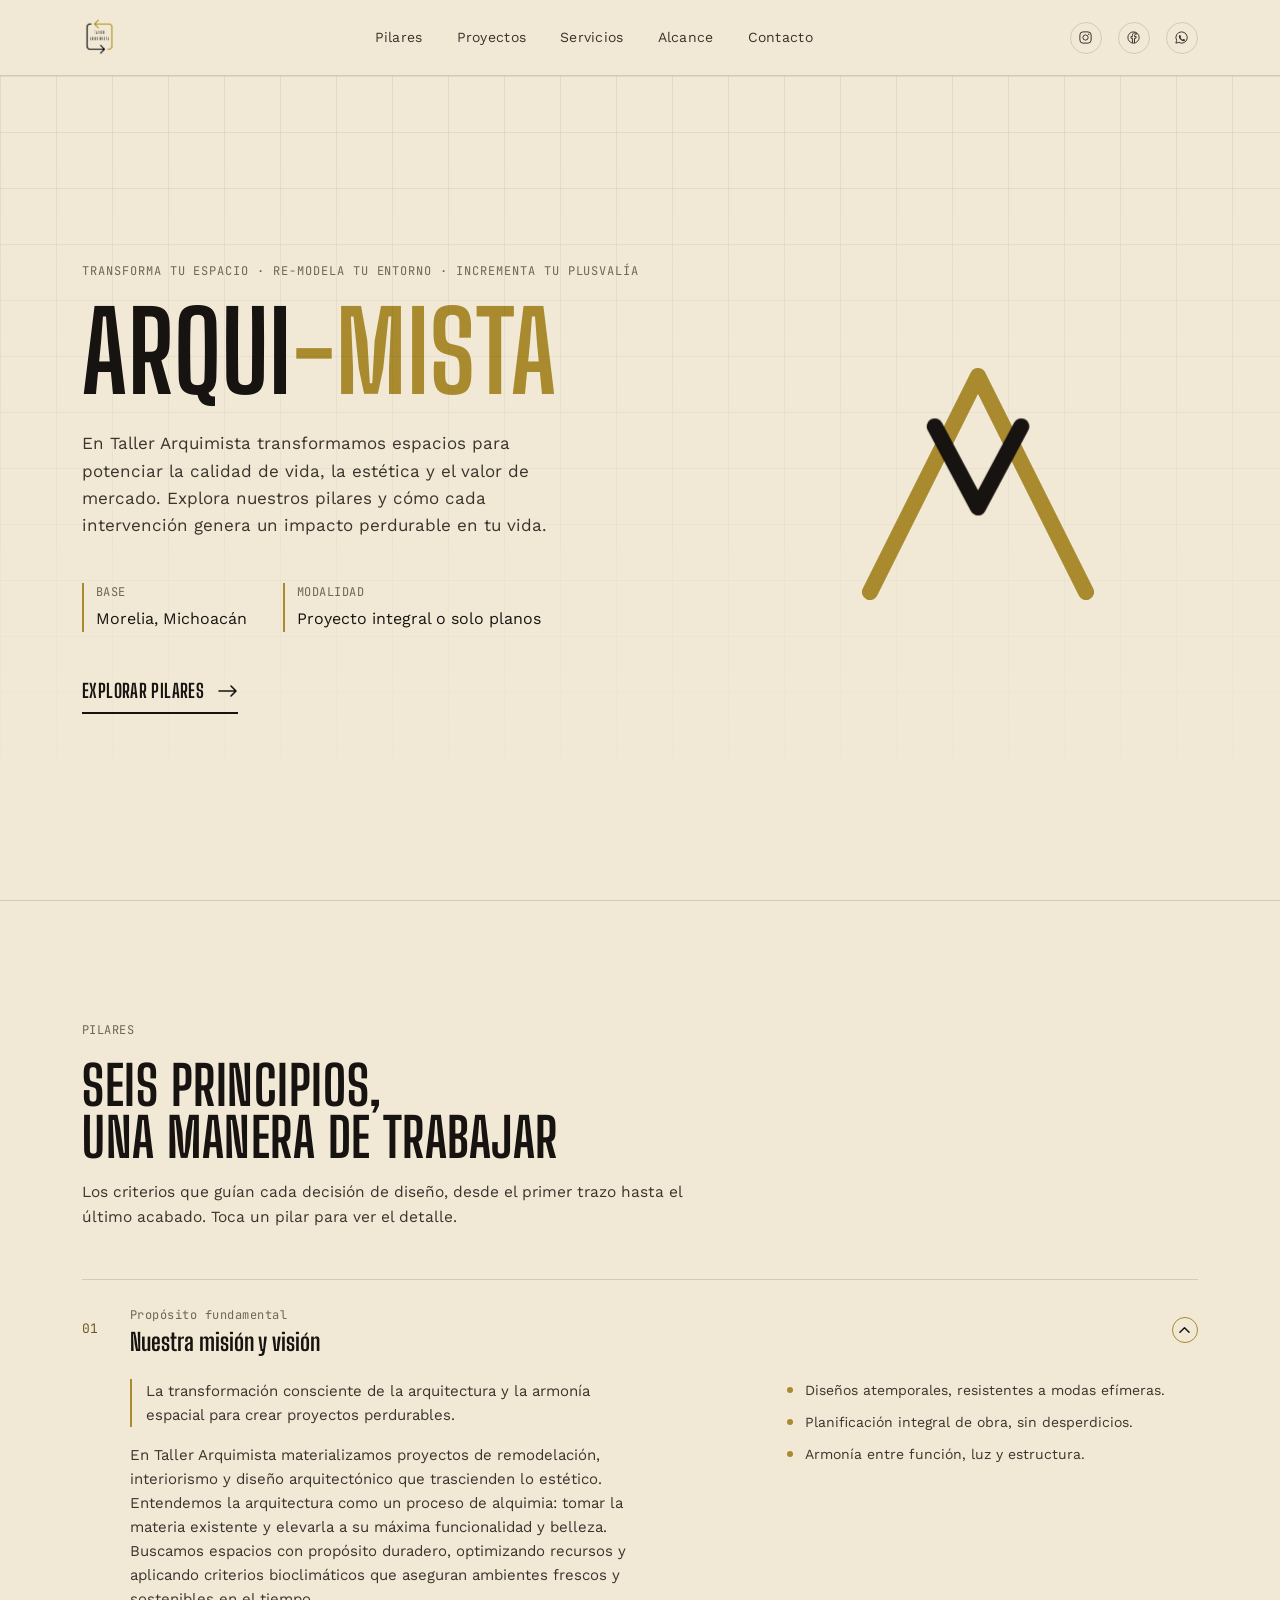
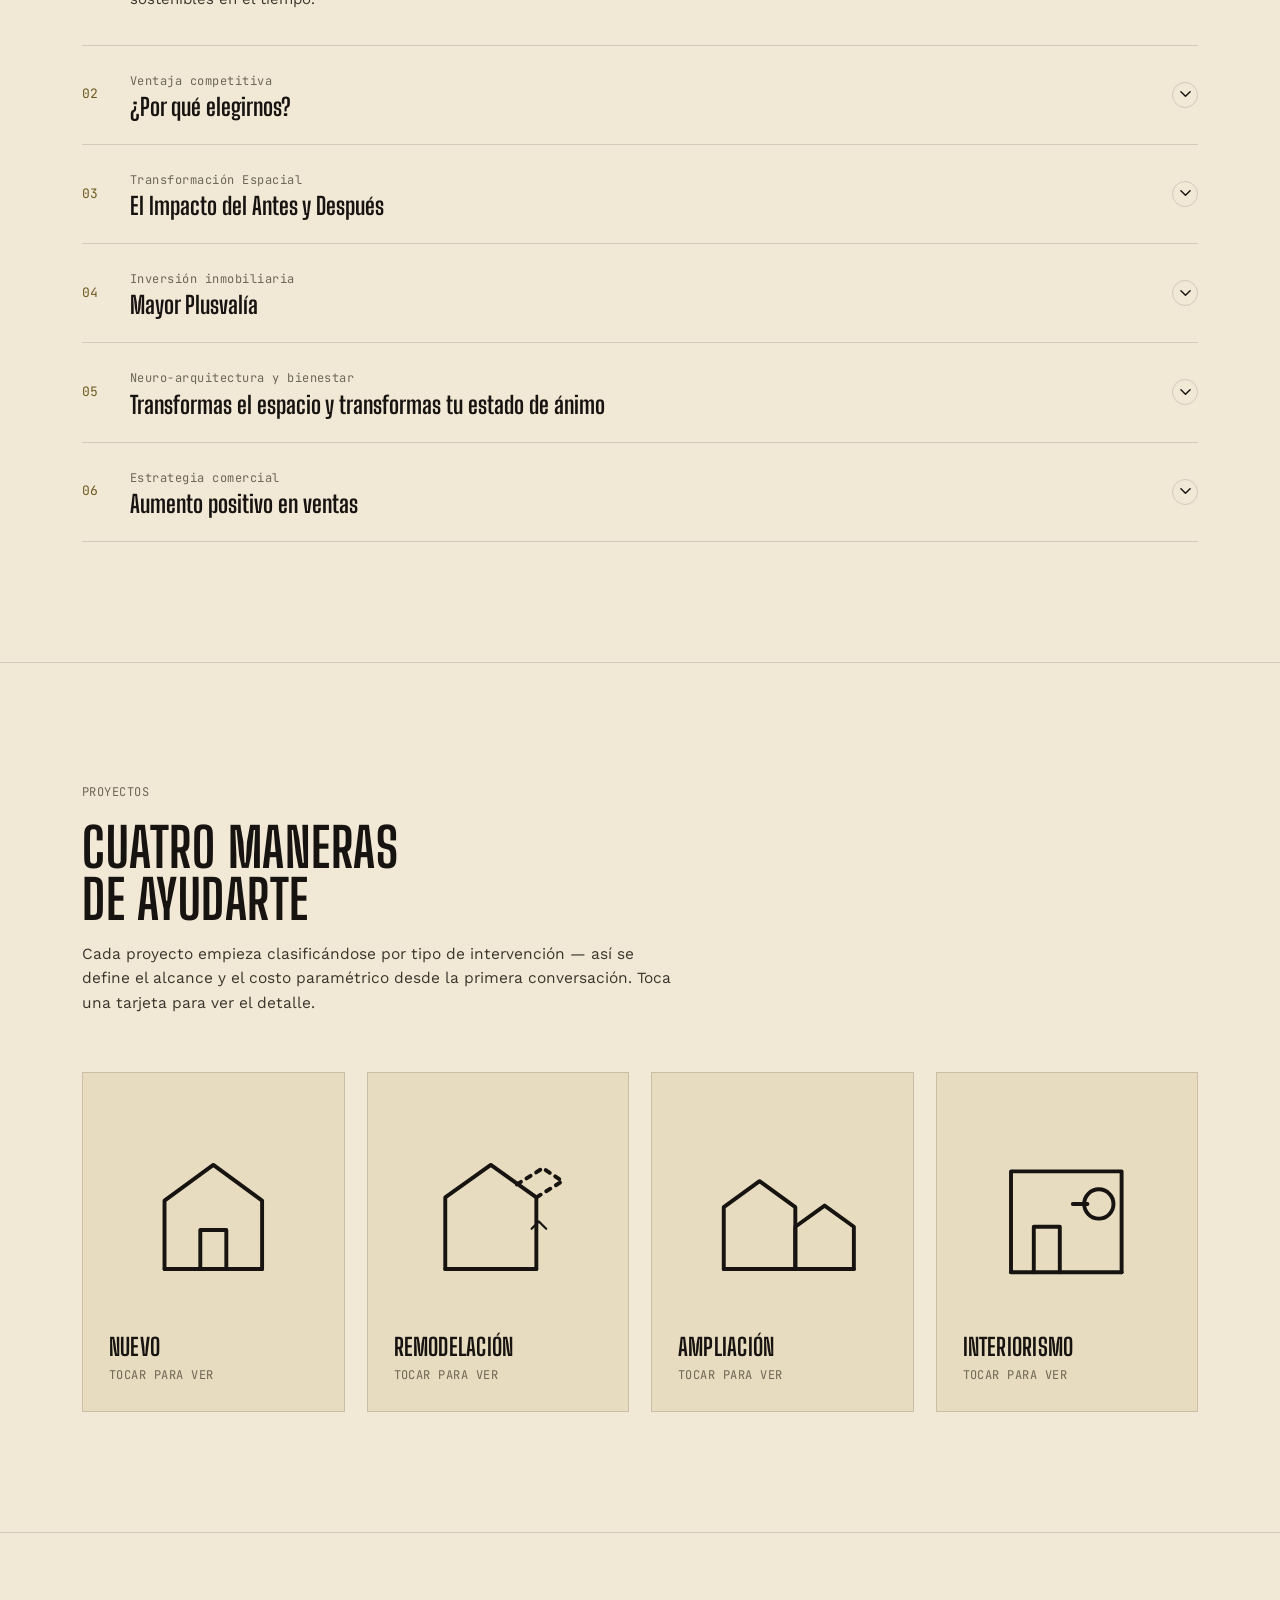
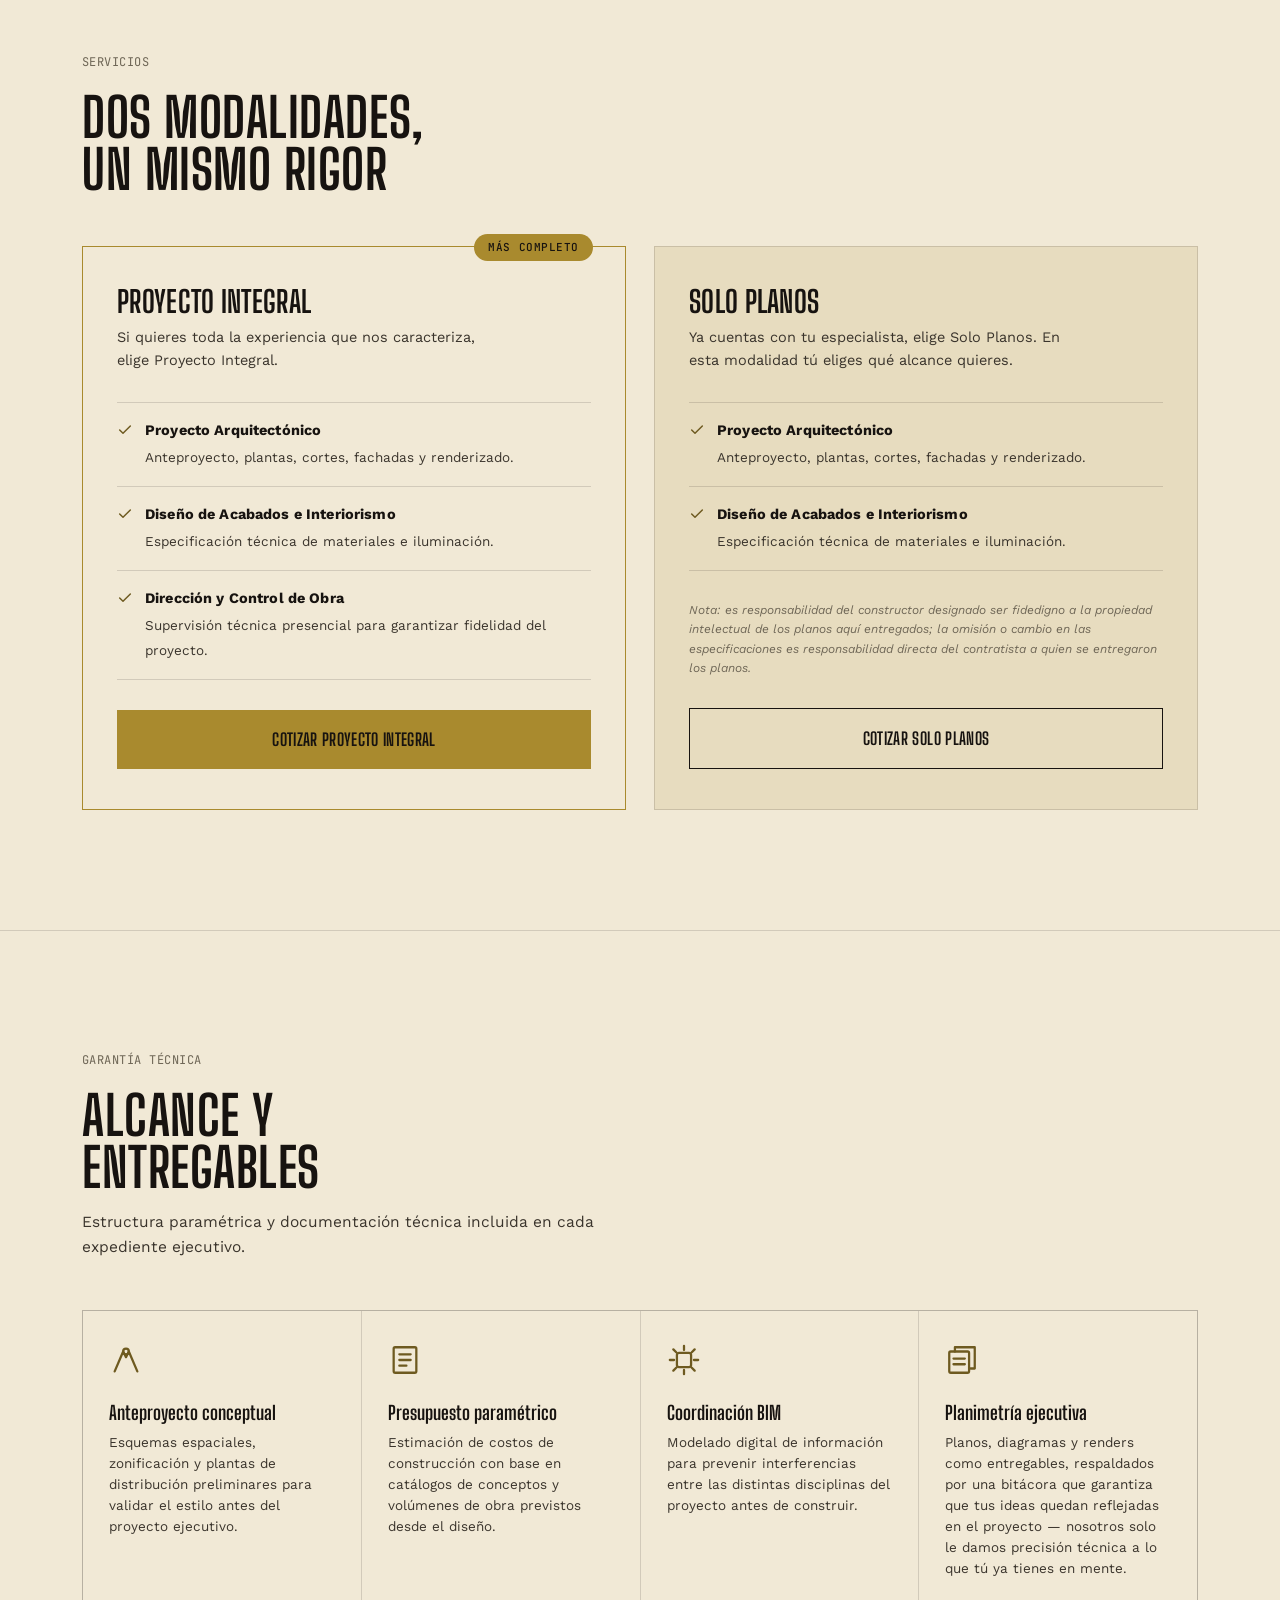
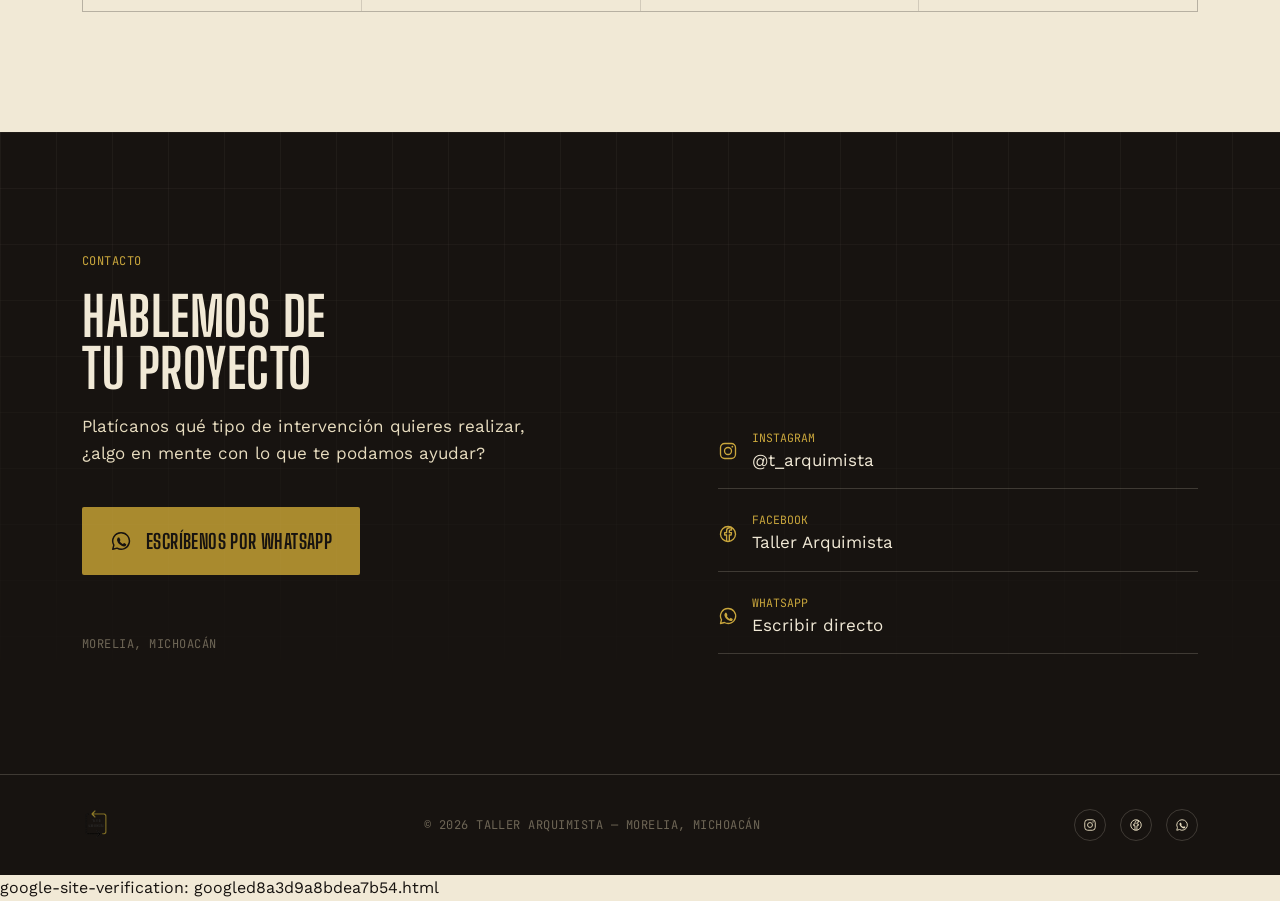
==== commit b1c77e94: "Add files via upload" ====
--- a/index.html
+++ b/index.html
@@ -448,3 +448,5 @@
 <script src="script.js"></script>
 </body>
 </html>
+
+google-site-verification: googled8a3d9a8bdea7b54.html
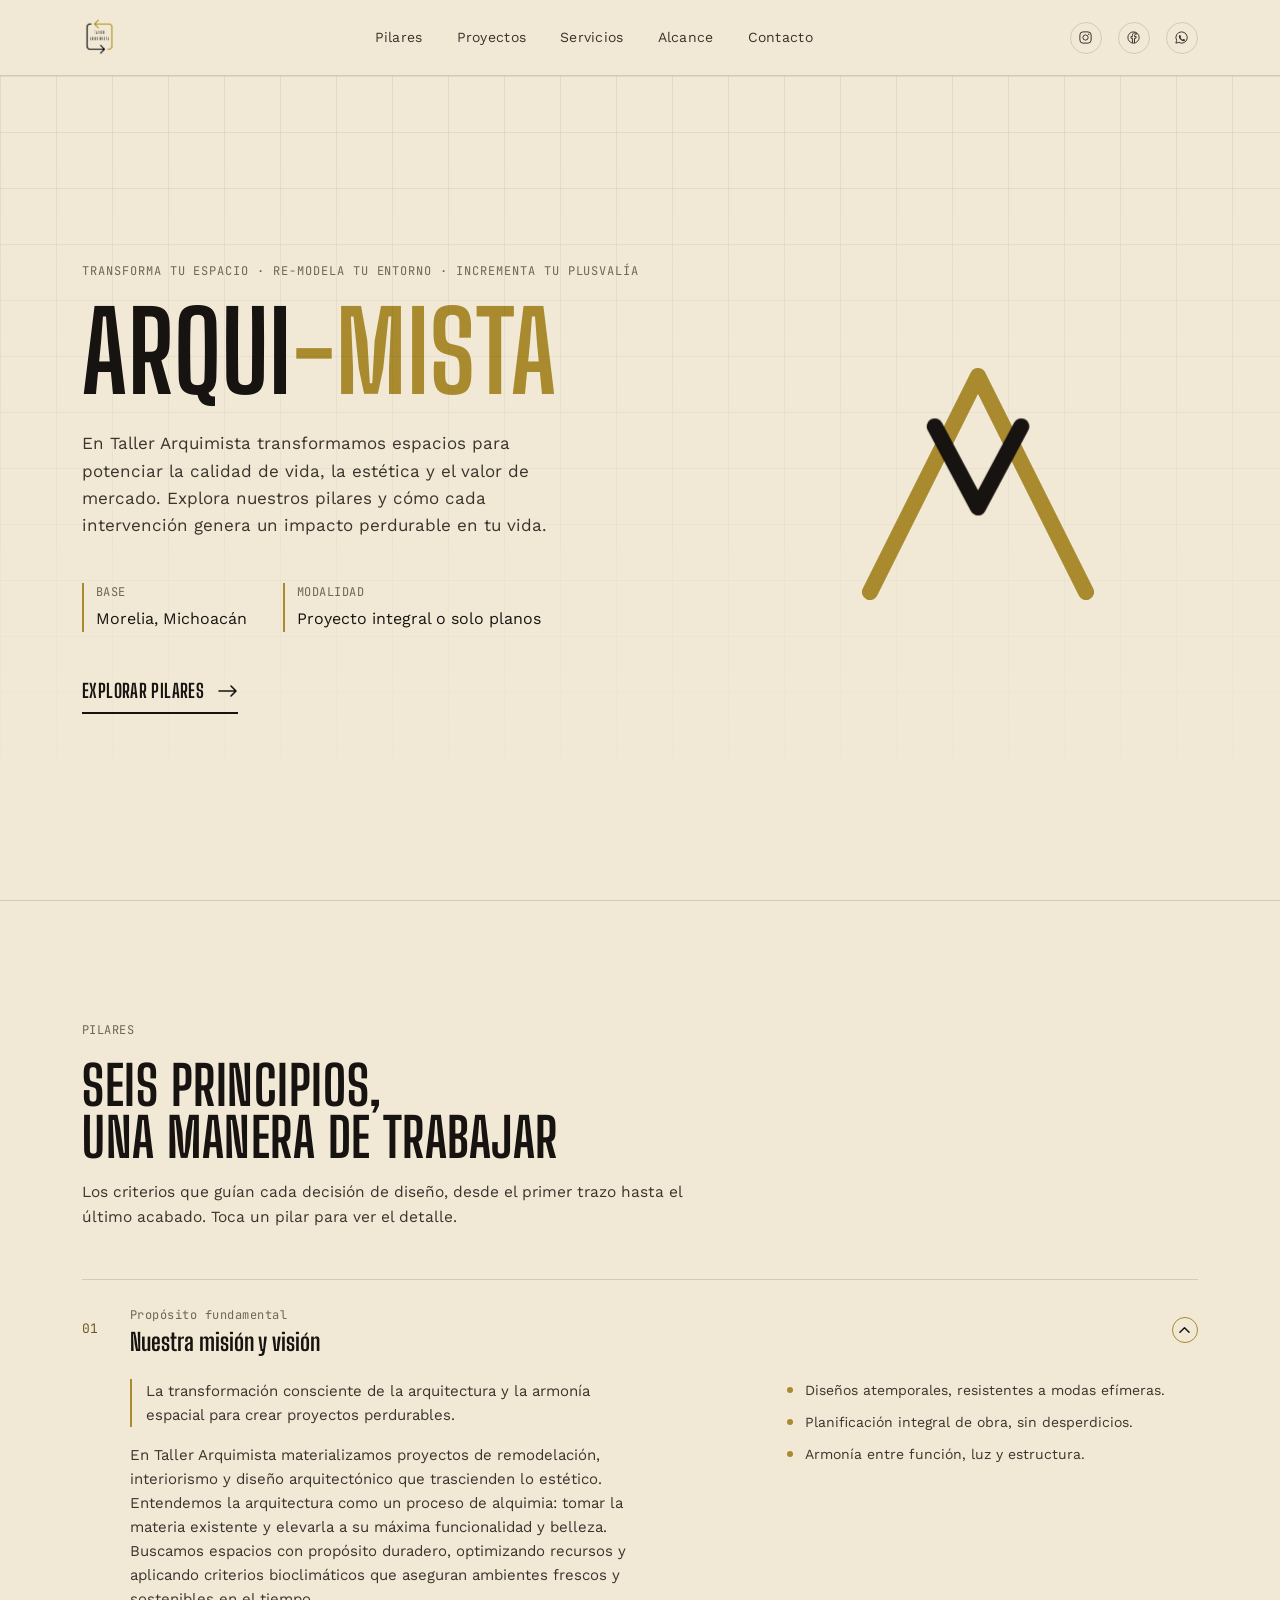
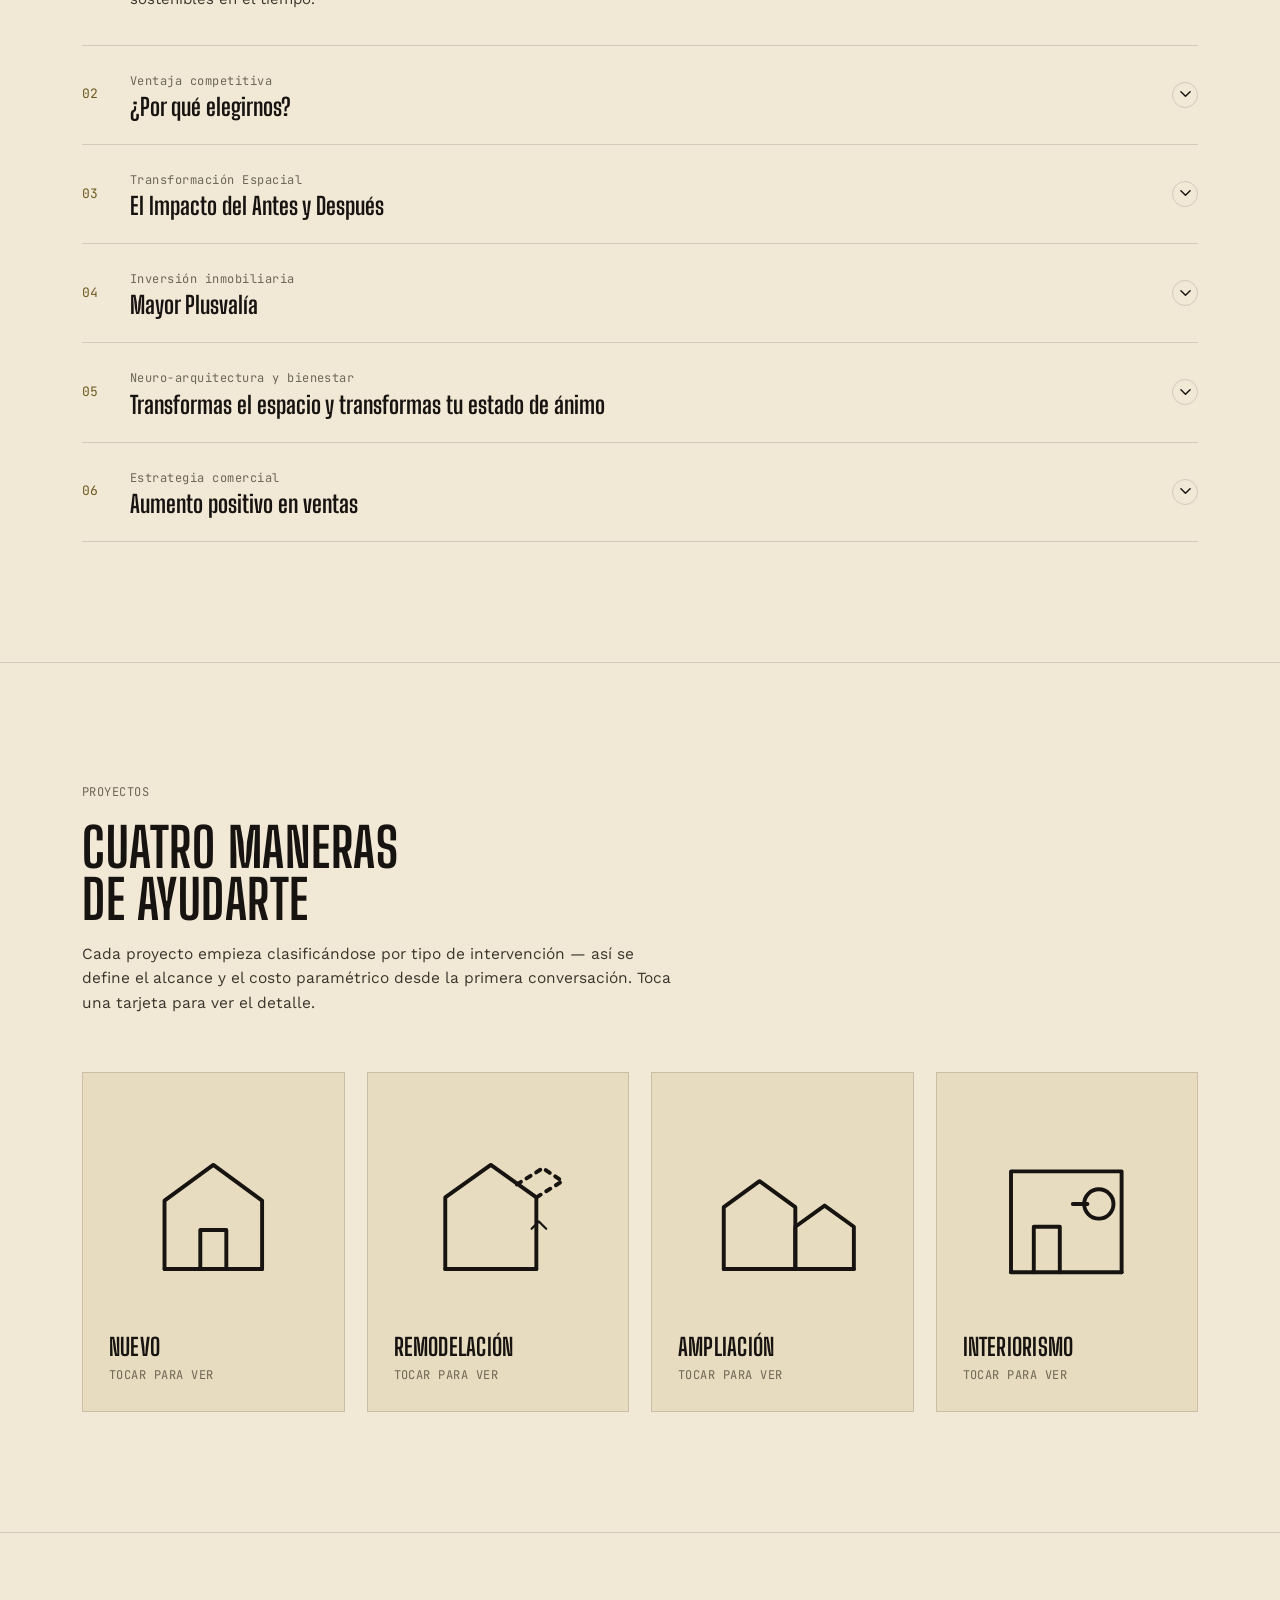
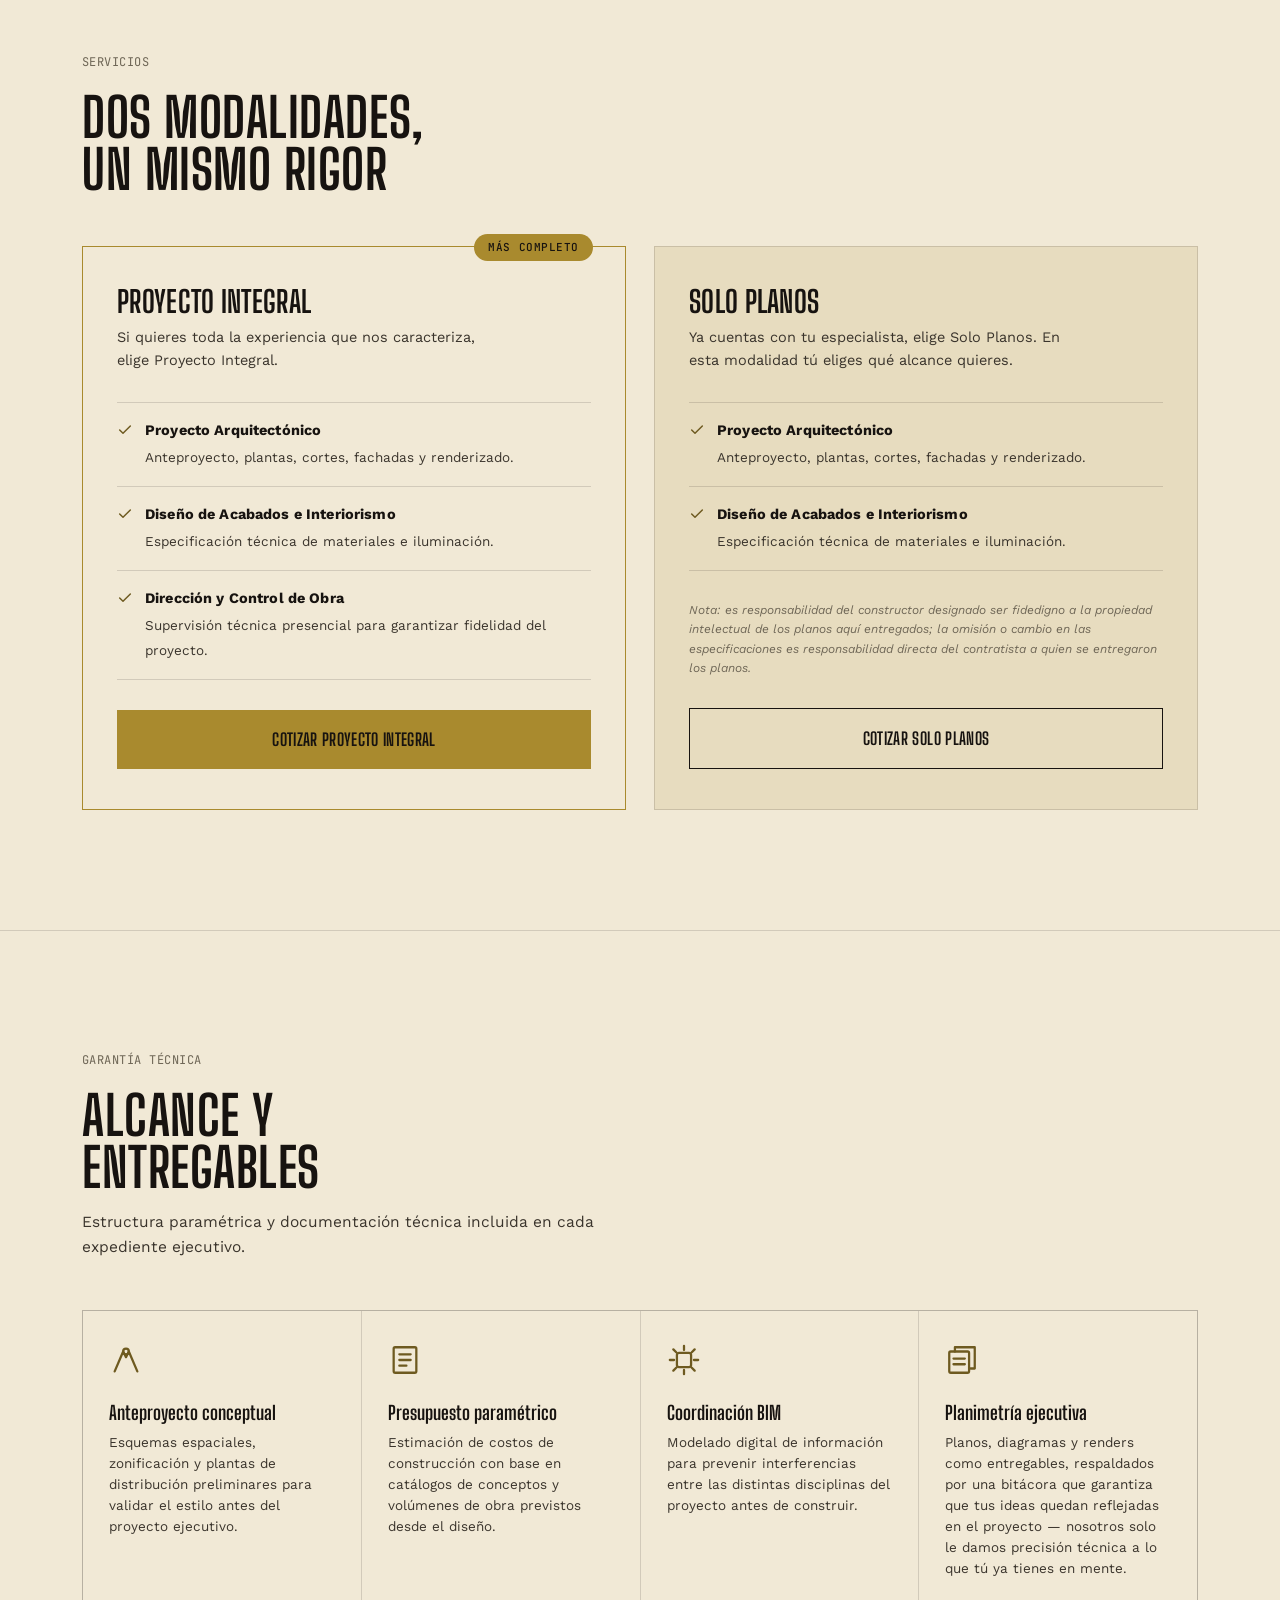
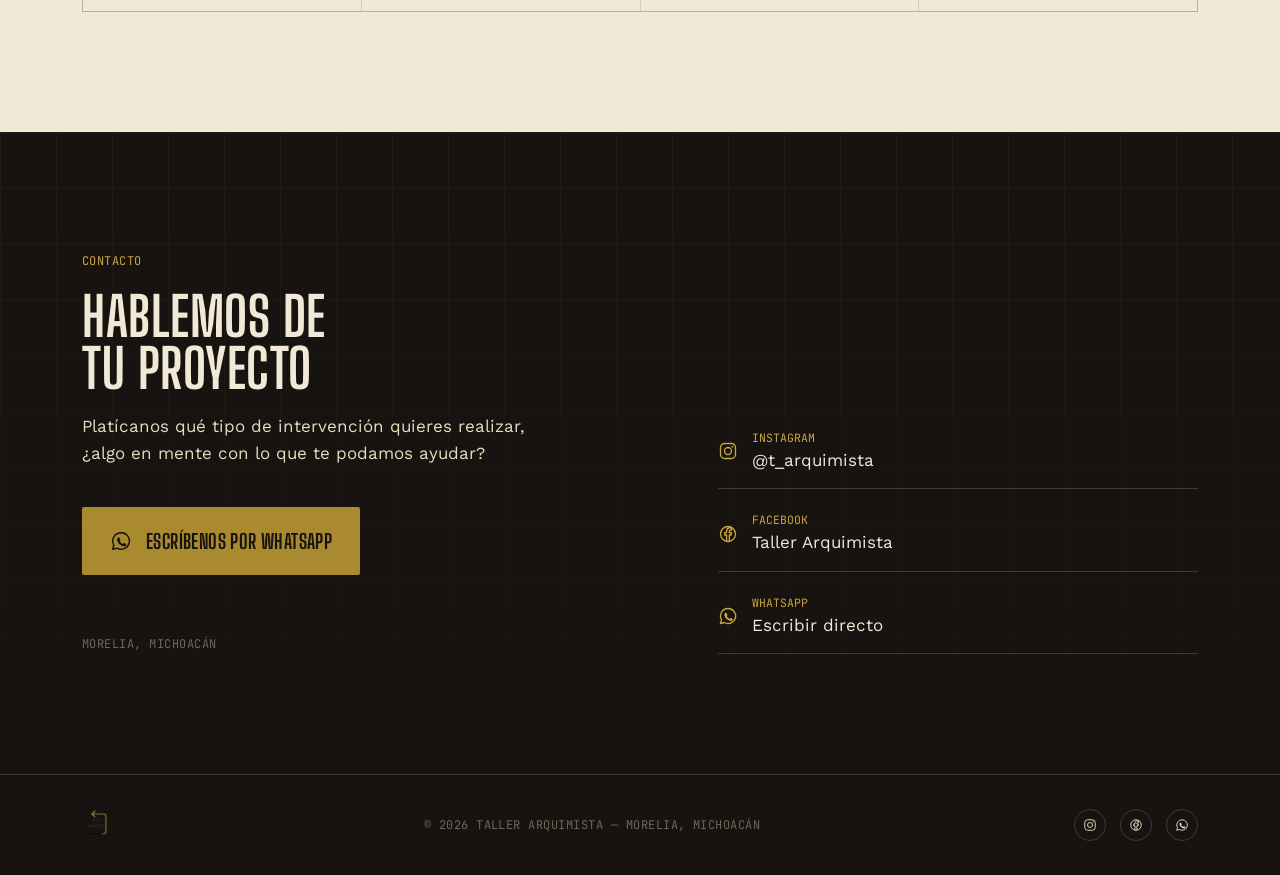
==== commit 2c8b2014: "Add files via upload" ====
--- a/index.html
+++ b/index.html
@@ -447,6 +447,4 @@
 
 <script src="script.js"></script>
 </body>
-</html>
-
-google-site-verification: googled8a3d9a8bdea7b54.html+</html>
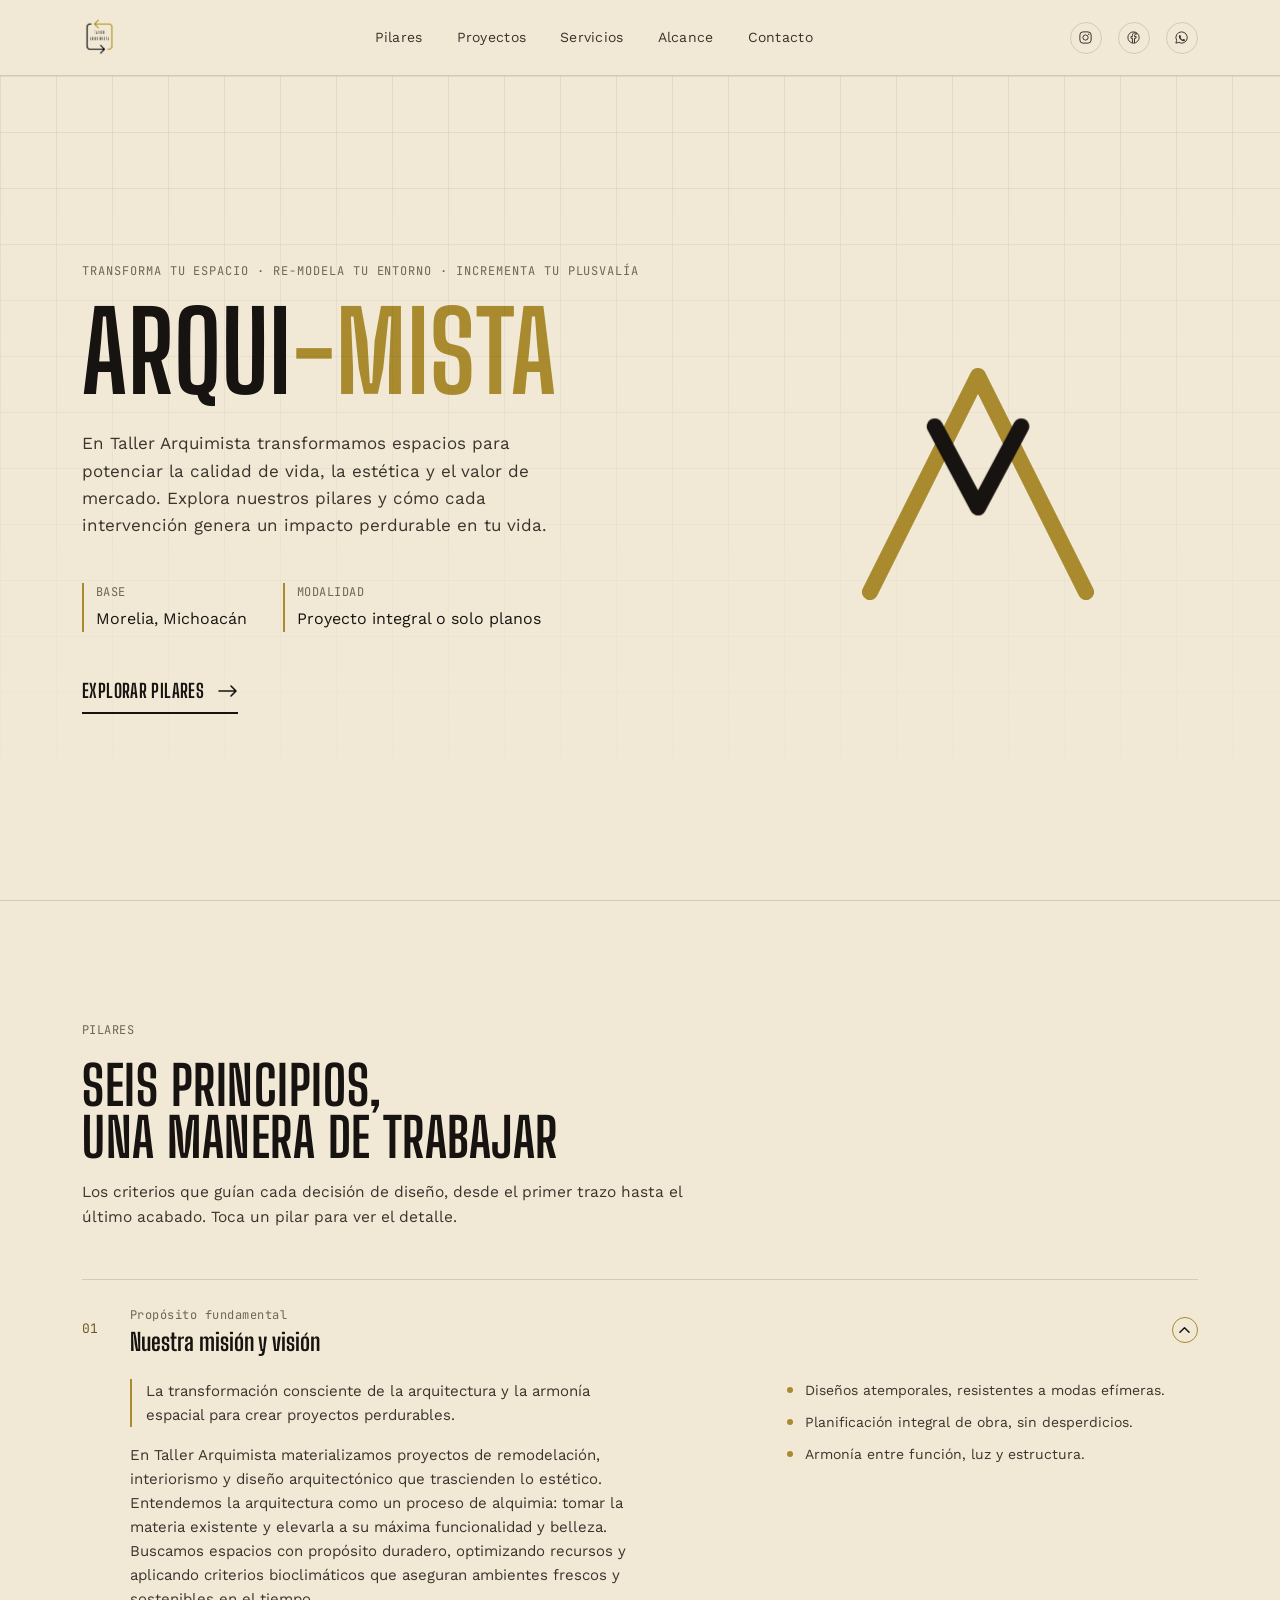
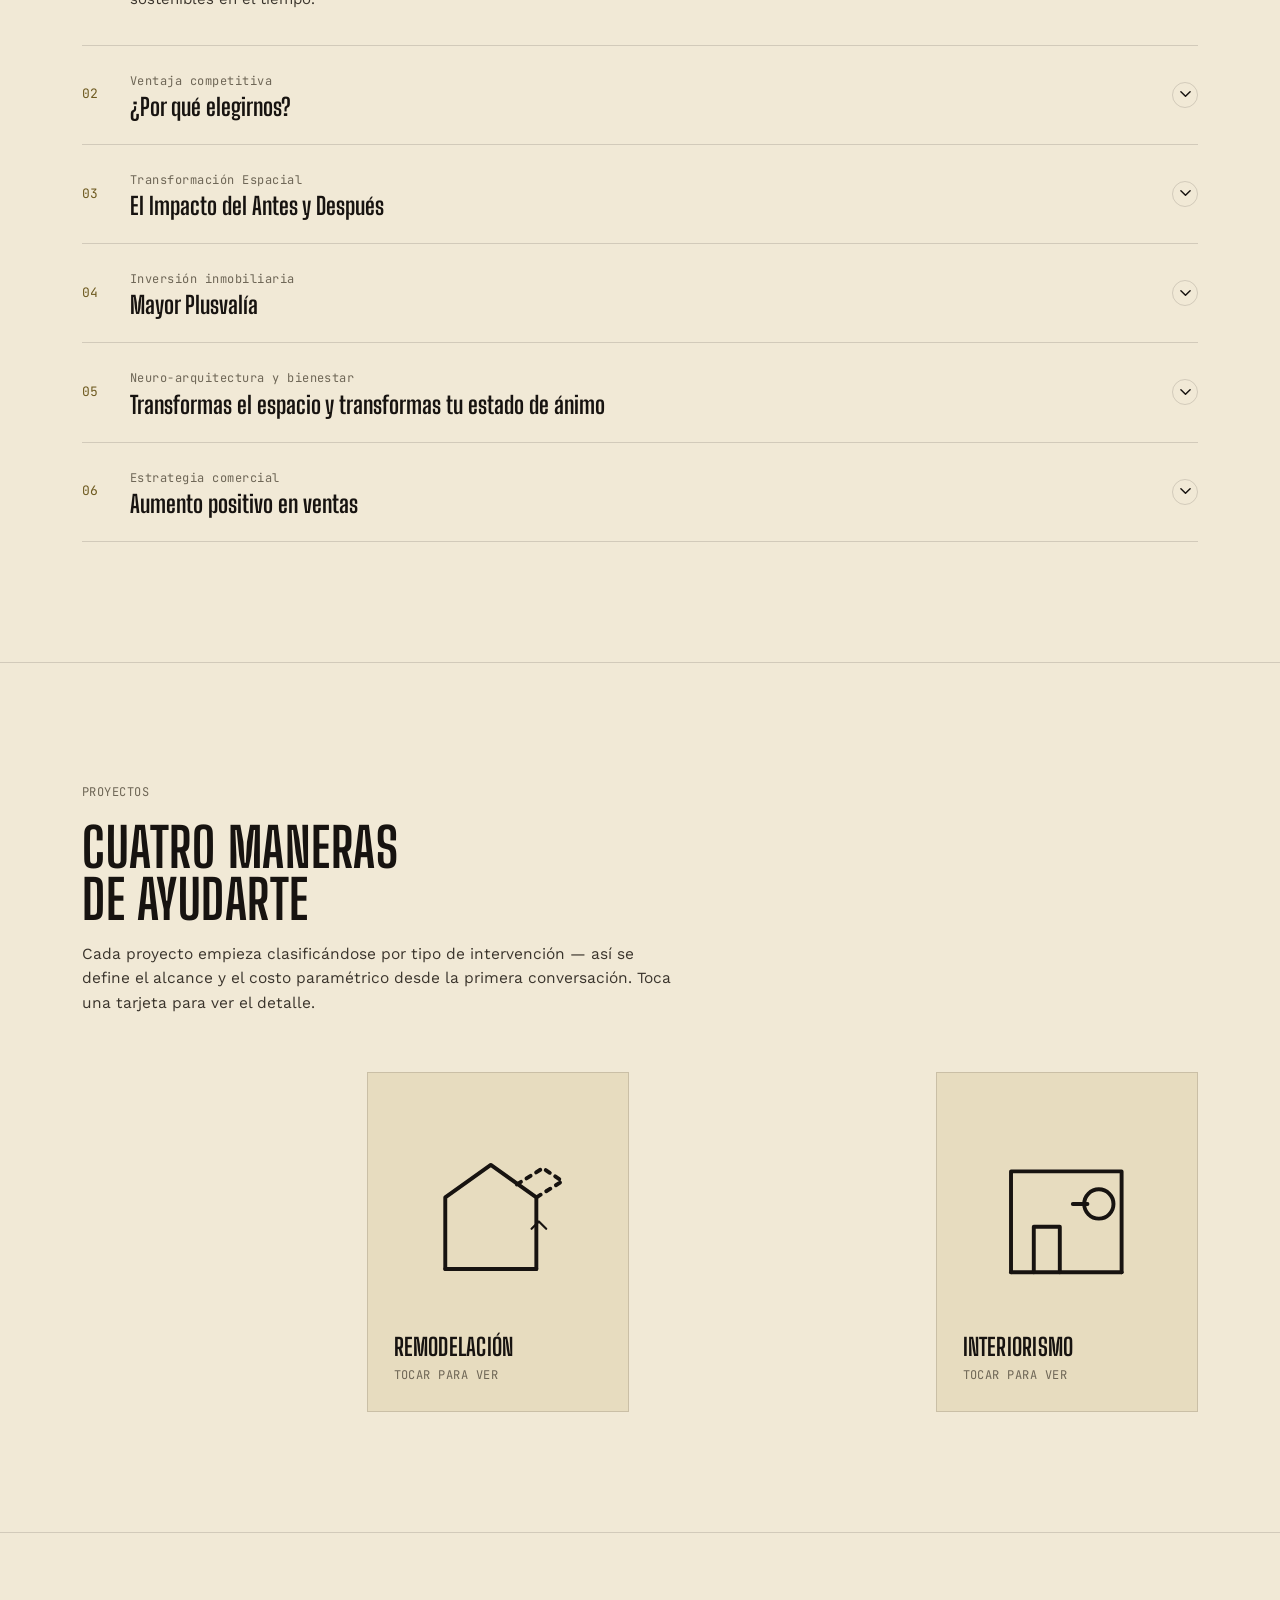
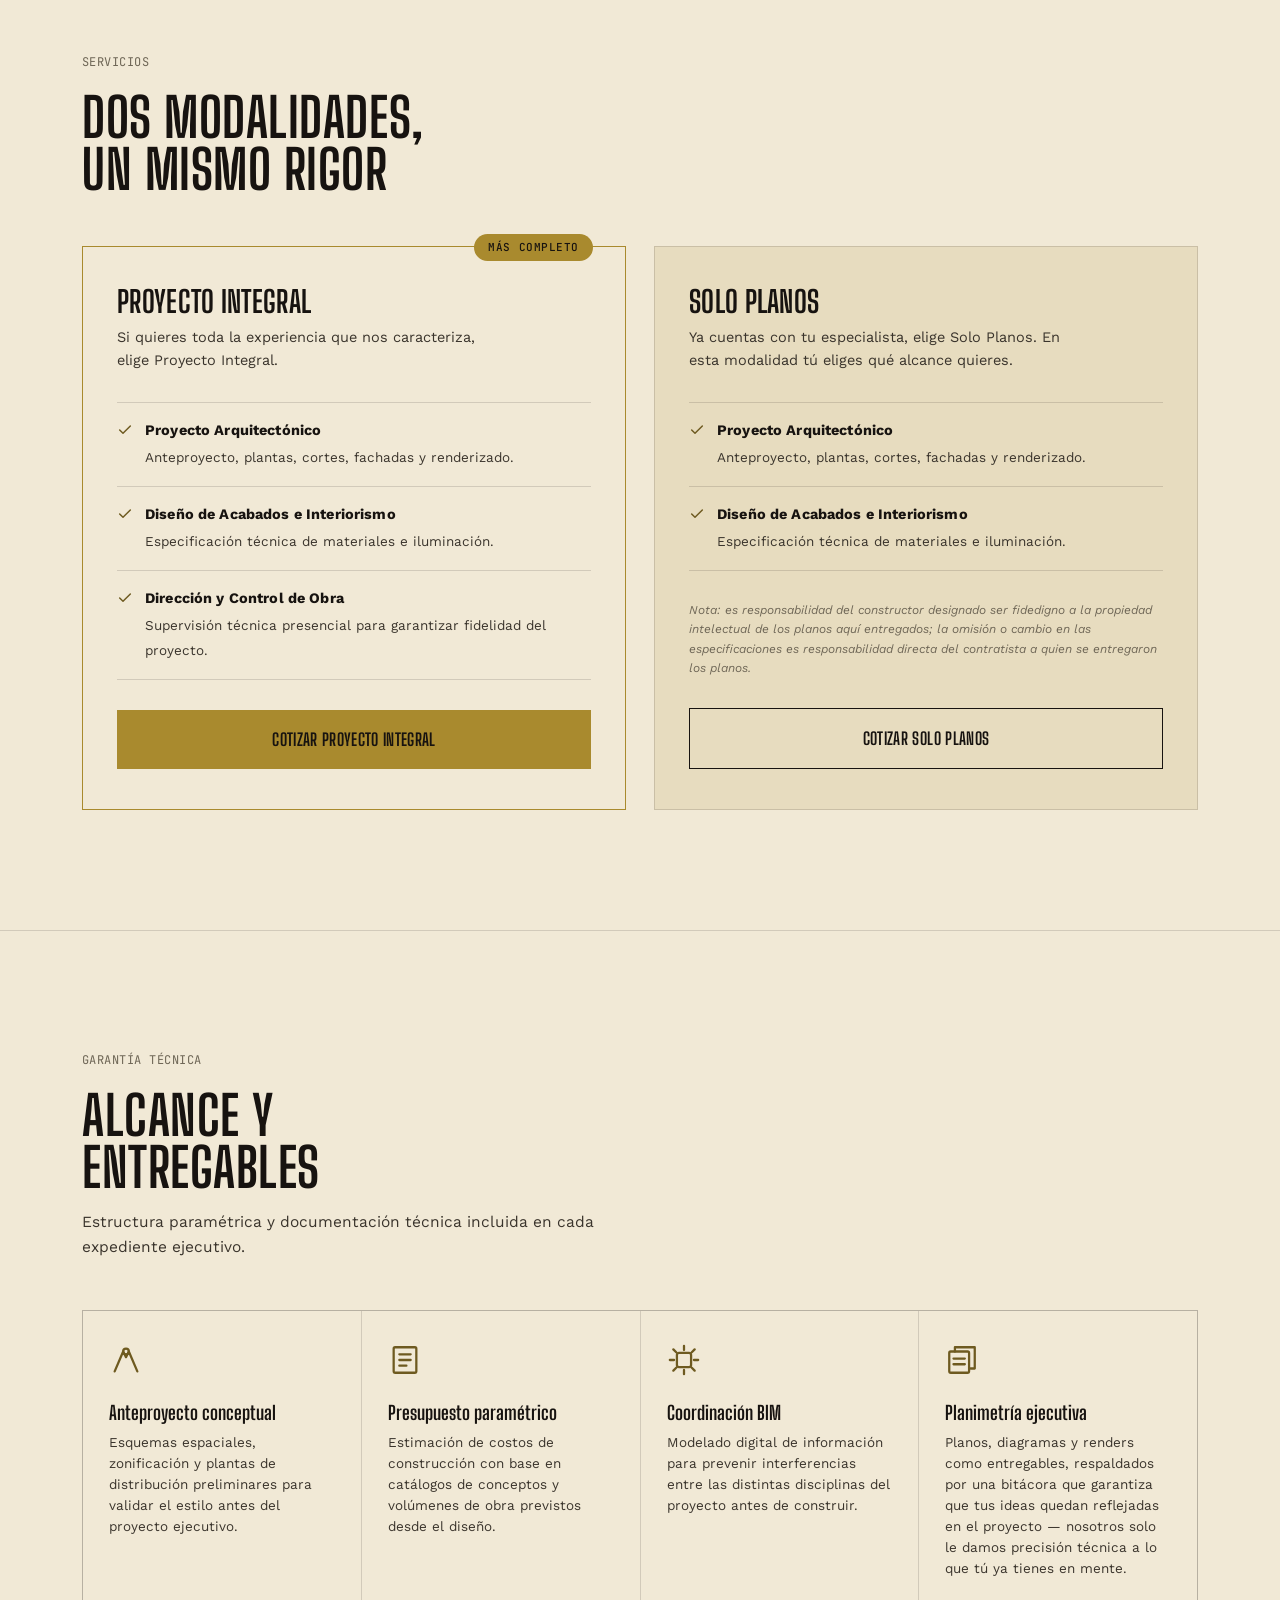
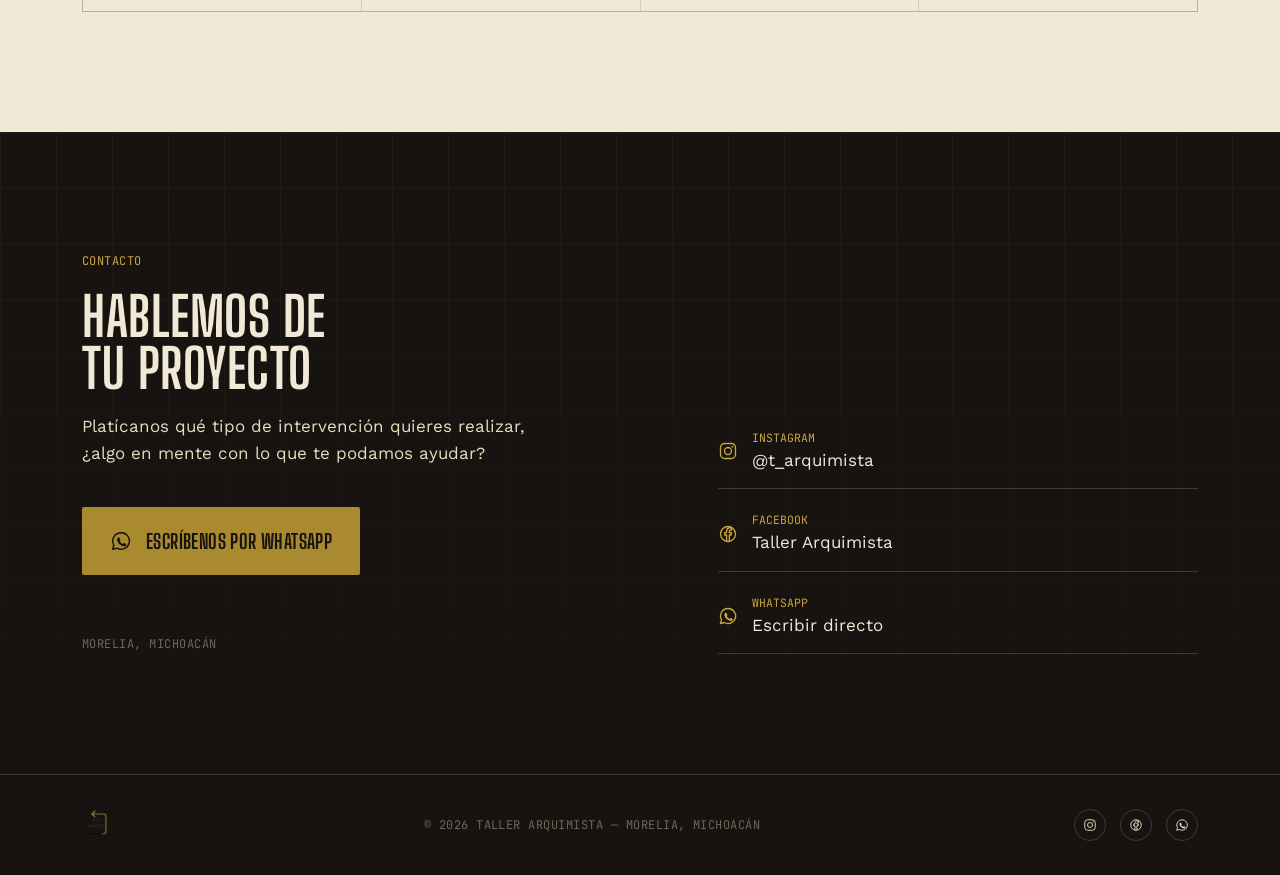
==== commit c0d654c2: "Add files via upload" ====
--- a/index.html
+++ b/index.html
@@ -4,7 +4,7 @@
 <meta charset="UTF-8">
 <meta name="viewport" content="width=device-width, initial-scale=1, viewport-fit=cover">
 <title>Taller Arquimista — Espacios que Transforman tu Vida</title>
-<meta name="description" content="Despacho de arquitectos en Morelia. Estudio de arquitectura remodelacion , diseño arquitectónico, y coordinación BIM para proyectos.">
+<meta name="description" content="Despacho de arquitectos en Morelia. Estudio de arquitectura para remodelación residencial, diseño arquitectónico y planos, y coordinación BIM para proyectos.">
 <meta name="keywords" content="despacho de arquitectos en Morelia, estudio de arquitectura Morelia, remodelación residencial en Morelia, diseño arquitectónico y planos Morelia, remodelación de casas, coordinación BIM para proyectos, ampliación de casas Morelia, arquitecto en Michoacán">
 <meta name="robots" content="index, follow">
 <link rel="canonical" href="https://tallerarquimista.com/">
@@ -12,7 +12,7 @@
 <meta property="og:locale" content="es_MX">
 <meta property="og:site_name" content="Taller Arquimista">
 <meta property="og:title" content="Taller Arquimista — Espacios que Transforman tu Vida">
-<meta property="og:description" content="Despacho de arquitectos en Morelia: remodelaciones, ampliaciones, diseño arquitectónico, y coordinación BIM.">
+<meta property="og:description" content="Despacho de arquitectos en Morelia: remodelación residencial, diseño arquitectónico y planos, y coordinación BIM.">
 <meta property="og:url" content="https://tallerarquimista.com/">
 <meta name="twitter:card" content="summary">
 <script type="application/ld+json">
@@ -47,7 +47,10 @@
   ]
 }
 </script>
-<link rel="icon" href="data:image/svg+xml,<svg xmlns=%22http://www.w3.org/2000/svg%22 viewBox=%220 0 100 100%22><rect width=%22100%22 height=%22100%22 rx=%2222%22 fill=%22%23171310%22/><path d=%22M28 62 L50 40 L72 62%22 stroke=%22%23B79A3E%22 stroke-width=%229%22 fill=%22none%22 stroke-linecap=%22round%22 stroke-linejoin=%22round%22/></svg>">
+<link rel="icon" type="image/png" sizes="32x32" href="favicon-32.png">
+<link rel="icon" type="image/png" sizes="16x16" href="favicon-16.png">
+<link rel="shortcut icon" href="favicon.ico">
+<link rel="apple-touch-icon" sizes="180x180" href="favicon-180.png">
 <link rel="preconnect" href="https://fonts.googleapis.com">
 <link rel="preconnect" href="https://fonts.gstatic.com" crossorigin>
 <link href="https://fonts.googleapis.com/css2?family=Big+Shoulders+Display:wght@400;600;700;800&family=Work+Sans:wght@300;400;500;600&family=JetBrains+Mono:wght@400;500&display=swap" rel="stylesheet">
@@ -447,4 +450,4 @@
 
 <script src="script.js"></script>
 </body>
-</html>+</html>
